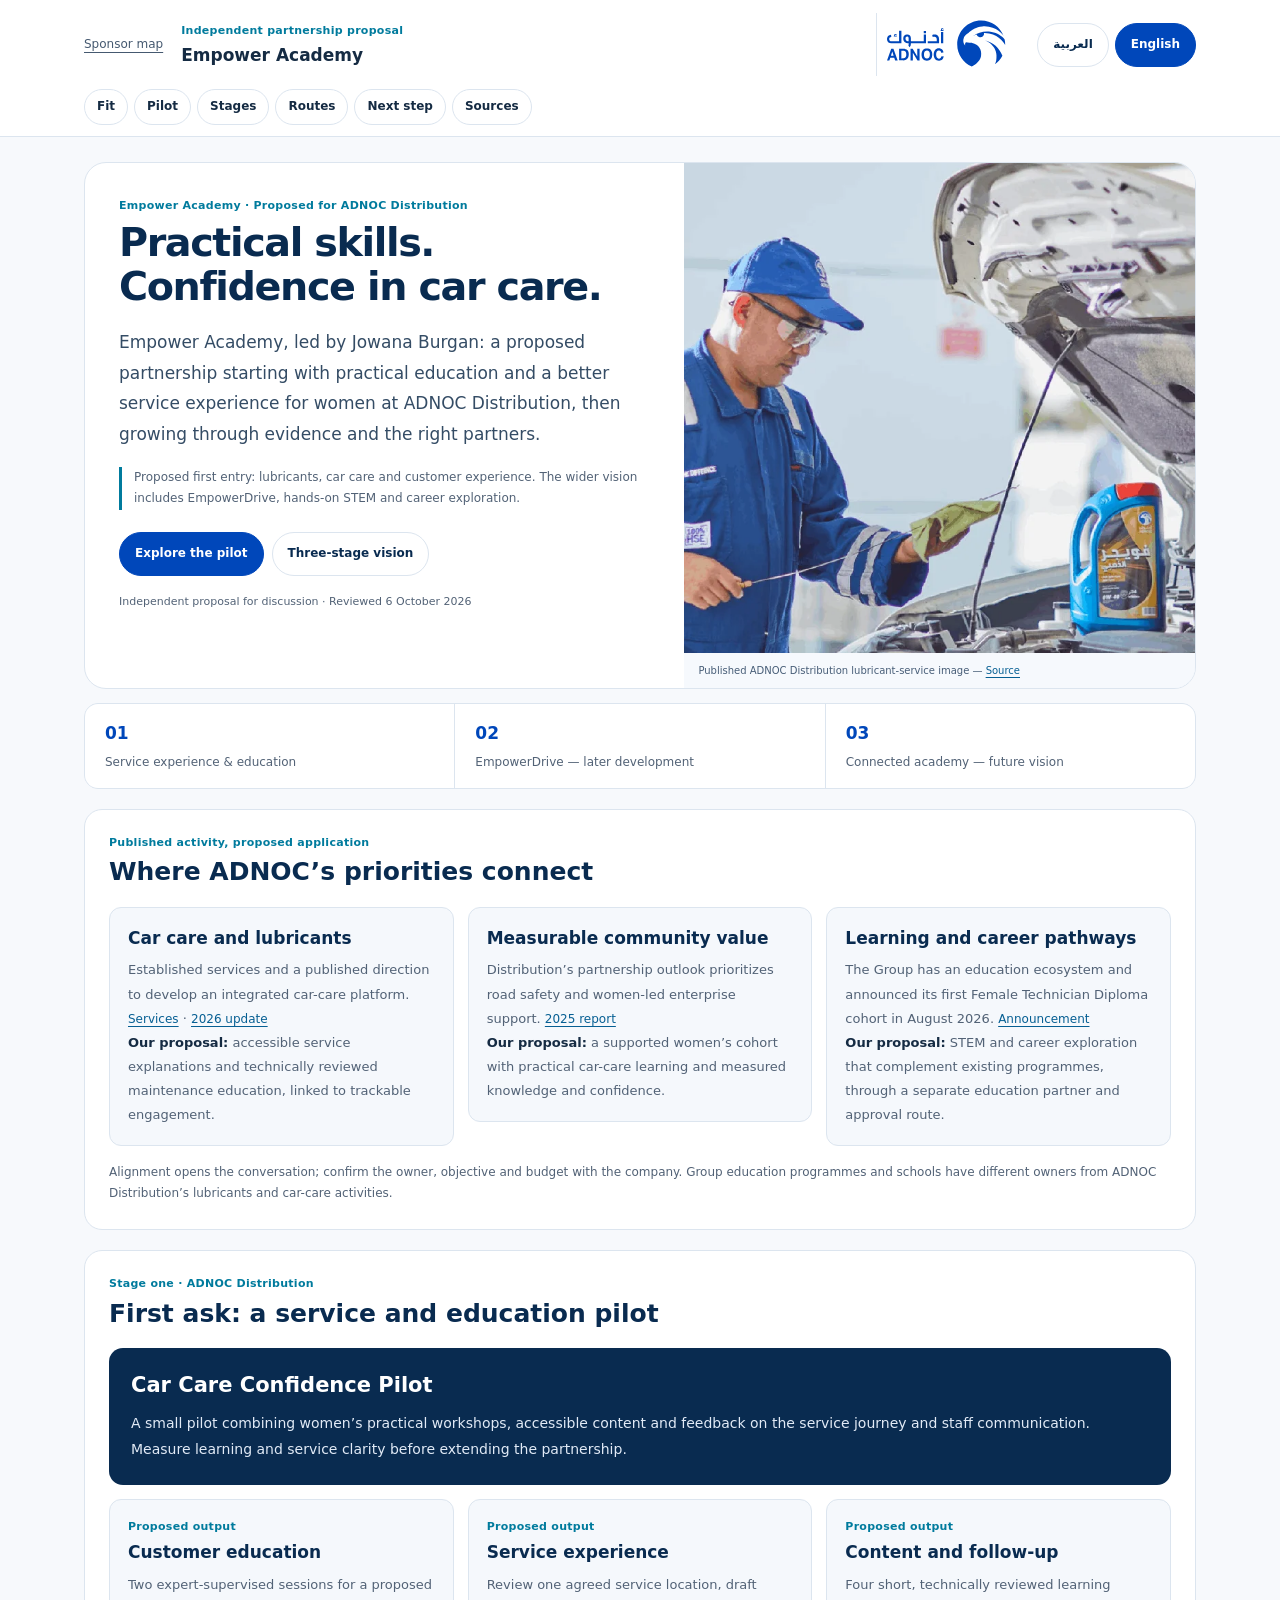
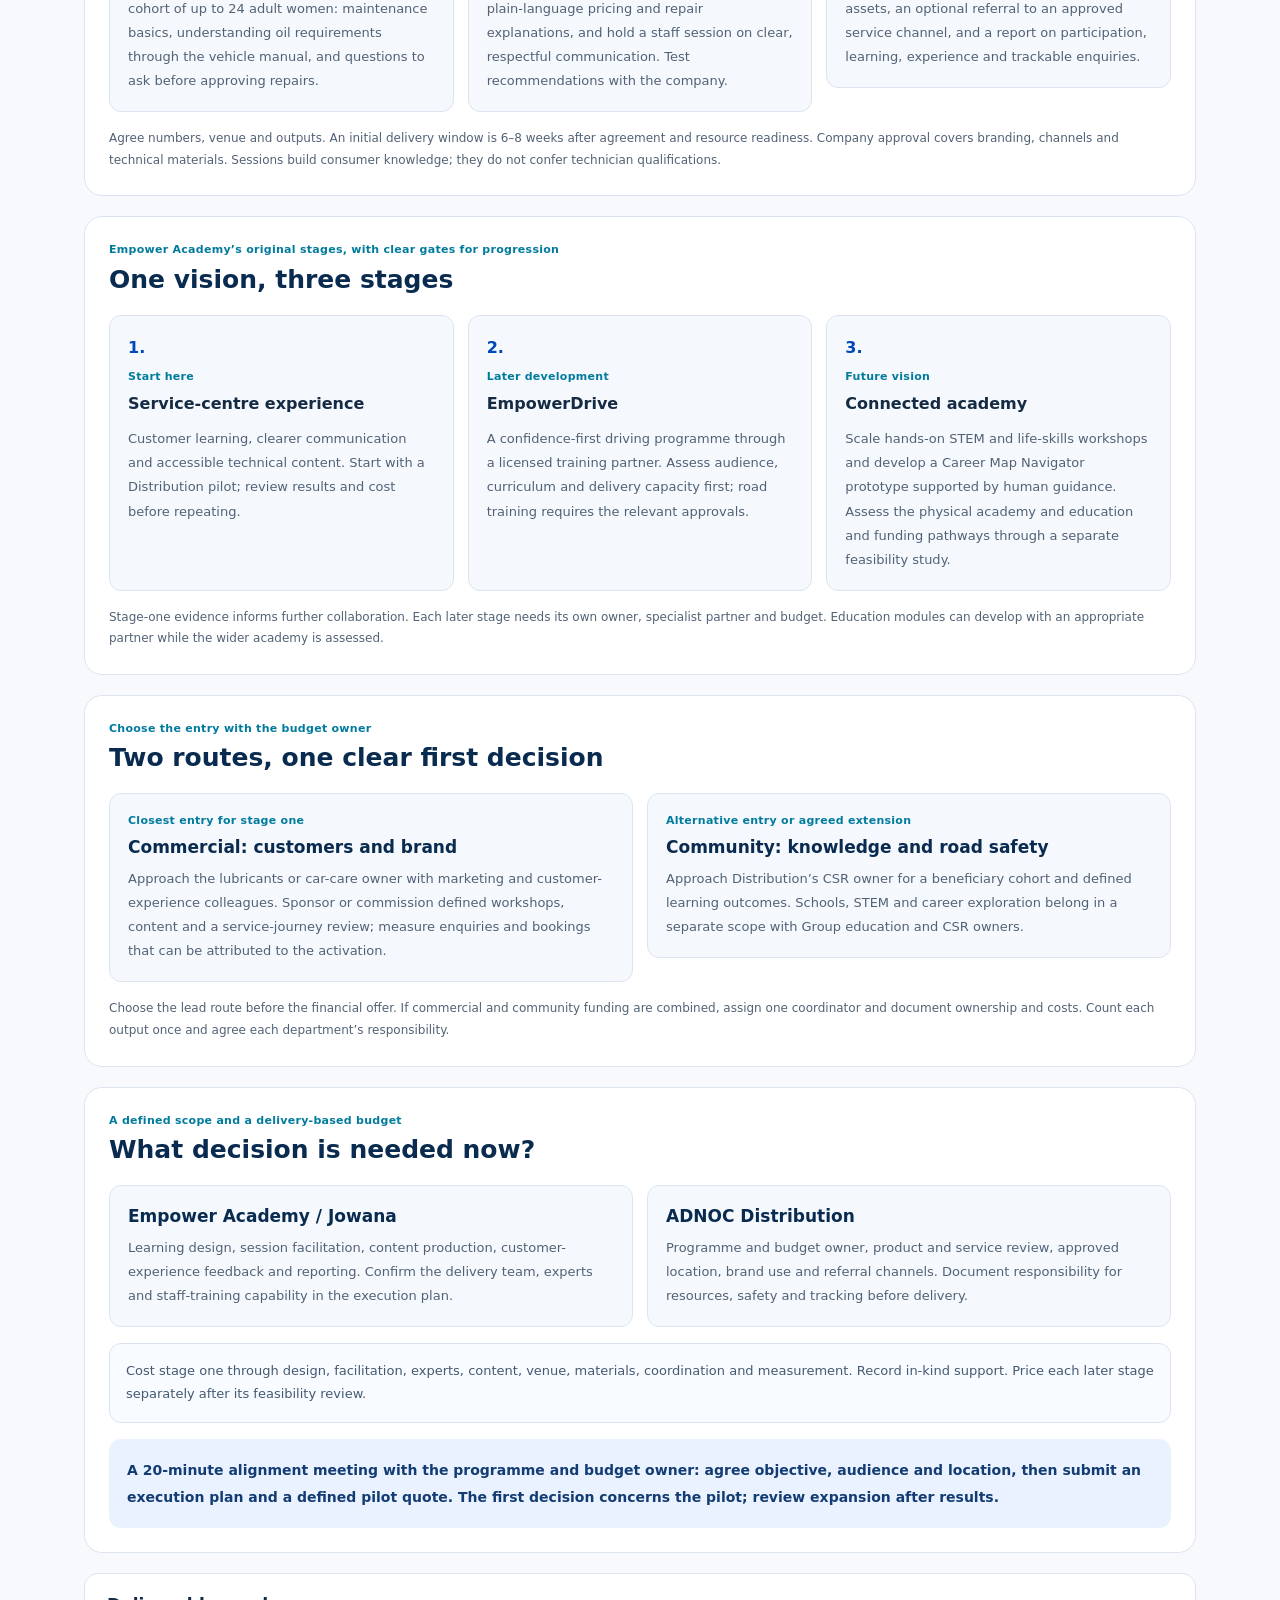
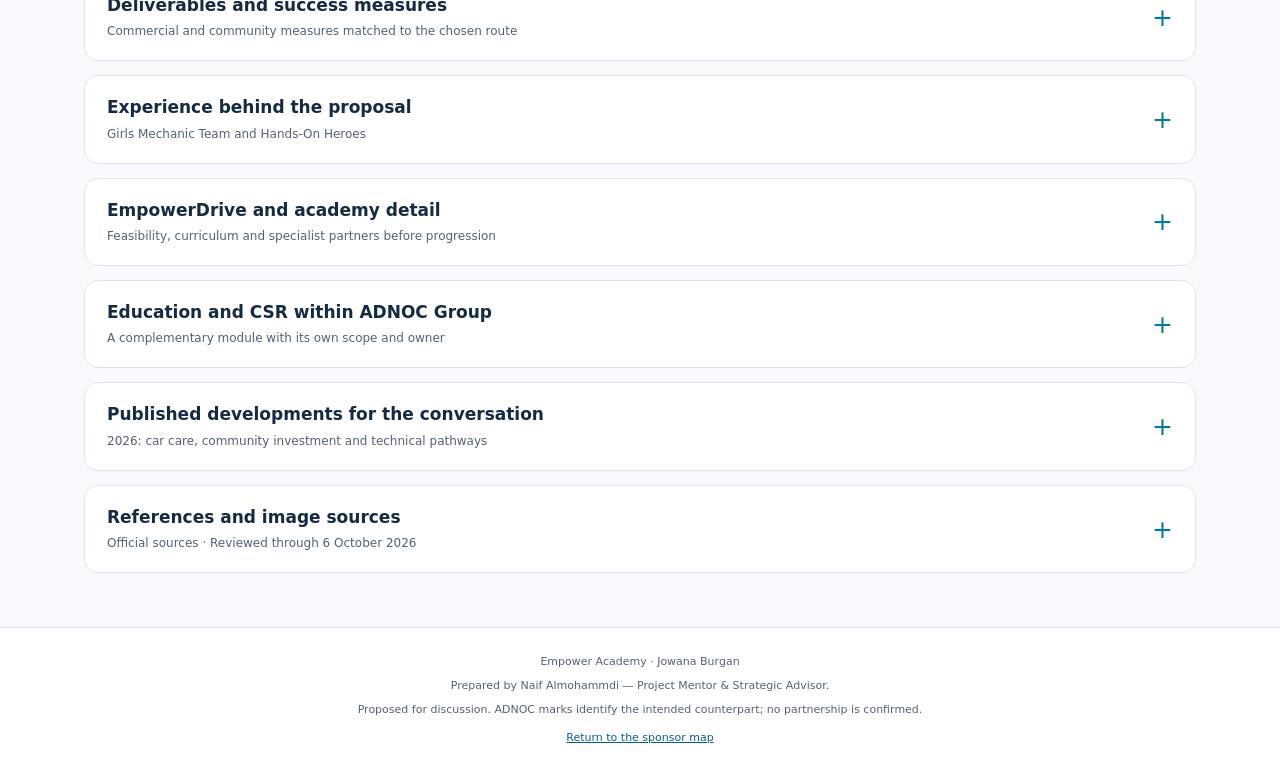
==== adnoc/index.html @ 6dc6e38d "Add researched Empower Academy ADNOC proposal and sponsor-map entry" ====
<!doctype html><html lang="en" dir="ltr"><head><meta charset="utf-8"><meta name="viewport" content="width=device-width,initial-scale=1"><meta name="color-scheme" content="light"><meta name="last-reviewed" content="2026-10-06"><title>Empower Academy | ADNOC Partnership Proposal</title><meta name="description" content="Independent Empower Academy proposal for ADNOC Distribution: car-care confidence and service experience, a defined pilot, and a staged EmpowerDrive, STEM and career-exploration vision."><link rel="icon" href="assets/adnoc-distribution-logo.svg" type="image/svg+xml"><link rel="preconnect" href="https://fonts.googleapis.com"><link rel="preconnect" href="https://fonts.gstatic.com" crossorigin><link href="https://fonts.googleapis.com/css2?family=IBM+Plex+Sans+Arabic:wght@400;600;700&display=swap" rel="stylesheet"><link rel="stylesheet" href="page.css"></head><body>
<a class="skip-link" href="#en-overview" data-href-ar="#overview" data-href-en="#en-overview"><span data-i18n="en">Skip to content</span><span data-i18n="ar" hidden>الانتقال إلى المحتوى</span></a>
<header class="topbar"><div class="wrapper"><div class="brand-row"><a class="back-link" href="../"><span data-i18n="en">Sponsor map</span><span data-i18n="ar" hidden>خريطة الرعاة</span></a><div class="brand-copy"><span class="eyebrow"><span data-i18n="en">Independent partnership proposal</span><span data-i18n="ar" hidden>مقترح شراكة مستقل</span></span><strong>Empower Academy</strong></div><div class="logo-box"><img src="assets/adnoc-distribution-logo.svg" width="122" height="55" alt="ADNOC Distribution logo"></div><div class="actions"><button class="btn" data-lang-btn="ar" lang="ar-SA" aria-pressed="false" onclick="showLang('ar')">العربية</button><button class="btn primary" data-lang-btn="en" lang="en" aria-pressed="true" onclick="showLang('en')">English</button></div></div><nav class="nav" aria-label="Proposal sections"><a href="#en-fit" data-href-ar="#fit" data-href-en="#en-fit"><span data-i18n="en">Fit</span><span data-i18n="ar" hidden>المواءمة</span></a><a href="#en-pilot" data-href-ar="#pilot" data-href-en="#en-pilot"><span data-i18n="en">Pilot</span><span data-i18n="ar" hidden>التجربة</span></a><a href="#en-roadmap" data-href-ar="#roadmap" data-href-en="#en-roadmap"><span data-i18n="en">Stages</span><span data-i18n="ar" hidden>المراحل</span></a><a href="#en-routes" data-href-ar="#routes" data-href-en="#en-routes"><span data-i18n="en">Routes</span><span data-i18n="ar" hidden>بابا الشراكة</span></a><a href="#en-next" data-href-ar="#next" data-href-en="#en-next"><span data-i18n="en">Next step</span><span data-i18n="ar" hidden>القرار المطلوب</span></a><a href="#en-sources" data-href-ar="#sources" data-href-en="#en-sources"><span data-i18n="en">Sources</span><span data-i18n="ar" hidden>المراجع</span></a></nav></div></header><main class="wrapper"><section class="lang-panel" data-lang="en" lang="en" dir="ltr"><section class="hero" id="en-overview"><div class="hero-copy"><img class="mobile-logo" src="assets/adnoc-distribution-logo.svg" alt="ADNOC Distribution" width="110" height="50"><span class="eyebrow">Empower Academy · Proposed for ADNOC Distribution</span><h1>Practical skills. Confidence in car care.</h1><p class="lead">Empower Academy, led by Jowana Burgan: a proposed partnership starting with practical education and a better service experience for women at ADNOC Distribution, then growing through evidence and the right partners.</p><p class="scope-note">Proposed first entry: lubricants, car care and customer experience. The wider vision includes EmpowerDrive, hands-on STEM and career exploration.</p><div class="hero-actions"><a class="btn primary" href="#en-pilot">Explore the pilot</a><a class="btn" href="#en-roadmap">Three-stage vision</a></div><p class="review-note">Independent proposal for discussion · Reviewed 6 October 2026</p></div><figure class="hero-visual"><img src="assets/adnoc-lube-change.webp" alt="Published ADNOC Distribution technician during lubricant service" width="747" height="1000" fetchpriority="high"><figcaption>Published ADNOC Distribution lubricant-service image — <a class="source-link" href="https://www.adnocdistribution.ae/en/car-care" target="_blank" rel="noopener noreferrer">Source</a></figcaption></figure></section><div class="decision-strip"><div><strong>01</strong><span>Service experience & education</span></div><div><strong>02</strong><span>EmpowerDrive — later development</span></div><div><strong>03</strong><span>Connected academy — future vision</span></div></div><section class="section" id="en-fit"><div class="section-heading"><span class="eyebrow">Published activity, proposed application</span><h2>Where ADNOC’s priorities connect</h2></div><div class="grid three"><article class="info-card"><h3>Car care and lubricants</h3><p>Established services and a published direction to develop an integrated car-care platform. <a class="source-link" href="https://www.adnocdistribution.ae/en/car-care" target="_blank" rel="noopener noreferrer">Services</a> · <a class="source-link" href="https://www.adnocdistribution.ae/-/media/adnoc-distribution/q1-results-2026/english/adnoc_distribution_q1-2026-presentation-13052026.pdf#page=12" target="_blank" rel="noopener noreferrer">2026 update</a><br><b>Our proposal:</b> accessible service explanations and technically reviewed maintenance education, linked to trackable engagement.</p></article><article class="info-card"><h3>Measurable community value</h3><p>Distribution’s partnership outlook prioritizes road safety and women-led enterprise support. <a class="source-link" href="https://www.adnocdistribution.ae/annualreports/pdf/en/72%20ADCIR_Strenghtening%20Communities%20%28Social%20and%20Relationship%20Capital%29_En.pdf#page=9" target="_blank" rel="noopener noreferrer">2025 report</a><br><b>Our proposal:</b> a supported women’s cohort with practical car-care learning and measured knowledge and confidence.</p></article><article class="info-card"><h3>Learning and career pathways</h3><p>The Group has an education ecosystem and announced its first Female Technician Diploma cohort in August 2026. <a class="source-link" href="https://adnoc.ae/en/news-and-media/press-releases/2026/fatima-bint-mubarak-reaffirms-womens-vital-role-in-the-uaes-development" target="_blank" rel="noopener noreferrer">Announcement</a><br><b>Our proposal:</b> STEM and career exploration that complement existing programmes, through a separate education partner and approval route.</p></article></div><p class="note">Alignment opens the conversation; confirm the owner, objective and budget with the company. Group education programmes and schools have different owners from ADNOC Distribution’s lubricants and car-care activities.</p></section><section class="section" id="en-pilot"><div class="section-heading"><span class="eyebrow">Stage one · ADNOC Distribution</span><h2>First ask: a service and education pilot</h2></div><div class="programme-banner"><h3>Car Care Confidence Pilot</h3><p>A small pilot combining women’s practical workshops, accessible content and feedback on the service journey and staff communication. Measure learning and service clarity before extending the partnership.</p></div><div class="grid three"><article class="info-card"><span class="eyebrow">Proposed output</span><h3>Customer education</h3><p>Two expert-supervised sessions for a proposed cohort of up to 24 adult women: maintenance basics, understanding oil requirements through the vehicle manual, and questions to ask before approving repairs.</p></article><article class="info-card"><span class="eyebrow">Proposed output</span><h3>Service experience</h3><p>Review one agreed service location, draft plain-language pricing and repair explanations, and hold a staff session on clear, respectful communication. Test recommendations with the company.</p></article><article class="info-card"><span class="eyebrow">Proposed output</span><h3>Content and follow-up</h3><p>Four short, technically reviewed learning assets, an optional referral to an approved service channel, and a report on participation, learning, experience and trackable enquiries.</p></article></div><p class="note">Agree numbers, venue and outputs. An initial delivery window is 6–8 weeks after agreement and resource readiness. Company approval covers branding, channels and technical materials. Sessions build consumer knowledge; they do not confer technician qualifications.</p></section><section class="section" id="en-roadmap"><div class="section-heading"><span class="eyebrow">Empower Academy’s original stages, with clear gates for progression</span><h2>One vision, three stages</h2></div><ol class="phase-list"><li><span class="eyebrow">Start here</span><h3>Service-centre experience</h3><p>Customer learning, clearer communication and accessible technical content. Start with a Distribution pilot; review results and cost before repeating.</p></li><li><span class="eyebrow">Later development</span><h3>EmpowerDrive</h3><p>A confidence-first driving programme through a licensed training partner. Assess audience, curriculum and delivery capacity first; road training requires the relevant approvals.</p></li><li><span class="eyebrow">Future vision</span><h3>Connected academy</h3><p>Scale hands-on STEM and life-skills workshops and develop a Career Map Navigator prototype supported by human guidance. Assess the physical academy and education and funding pathways through a separate feasibility study.</p></li></ol><p class="note">Stage-one evidence informs further collaboration. Each later stage needs its own owner, specialist partner and budget. Education modules can develop with an appropriate partner while the wider academy is assessed.</p></section><section class="section" id="en-routes"><div class="section-heading"><span class="eyebrow">Choose the entry with the budget owner</span><h2>Two routes, one clear first decision</h2></div><div class="grid two"><article class="info-card"><span class="eyebrow">Closest entry for stage one</span><h3>Commercial: customers and brand</h3><p>Approach the lubricants or car-care owner with marketing and customer-experience colleagues. Sponsor or commission defined workshops, content and a service-journey review; measure enquiries and bookings that can be attributed to the activation.</p></article><article class="info-card"><span class="eyebrow">Alternative entry or agreed extension</span><h3>Community: knowledge and road safety</h3><p>Approach Distribution’s CSR owner for a beneficiary cohort and defined learning outcomes. Schools, STEM and career exploration belong in a separate scope with Group education and CSR owners.</p></article></div><p class="note">Choose the lead route before the financial offer. If commercial and community funding are combined, assign one coordinator and document ownership and costs. Count each output once and agree each department’s responsibility.</p></section><section class="section" id="en-next"><div class="section-heading"><span class="eyebrow">A defined scope and a delivery-based budget</span><h2>What decision is needed now?</h2></div><div class="grid two"><article class="info-card"><h3>Empower Academy / Jowana</h3><p>Learning design, session facilitation, content production, customer-experience feedback and reporting. Confirm the delivery team, experts and staff-training capability in the execution plan.</p></article><article class="info-card"><h3>ADNOC Distribution</h3><p>Programme and budget owner, product and service review, approved location, brand use and referral channels. Document responsibility for resources, safety and tracking before delivery.</p></article></div><p class="budget-note">Cost stage one through design, facilitation, experts, content, venue, materials, coordination and measurement. Record in-kind support. Price each later stage separately after its feasibility review.</p><div class="ask">A 20-minute alignment meeting with the programme and budget owner: agree objective, audience and location, then submit an execution plan and a defined pilot quote. The first decision concerns the pilot; review expansion after results.</div></section><details class="disclosure" id="en-measures"><summary><span><strong>Deliverables and success measures</strong><span class="summary-hint">Commercial and community measures matched to the chosen route</span></span><span class="plus" aria-hidden="true">+</span></summary><div class="detail-body"><div class="grid two"><article class="info-card"><h3>Learning and service experience</h3><p>Attendance, completion, a short knowledge check before and after sessions, self-reported confidence, and clarity of service and pricing explanations. Compare with a baseline and state sample sizes.</p></article><article class="info-card"><h3>Commercial engagement</h3><p>Engagement with approved content, attributable clicks, enquiries and bookings, using agreed channels and available data. Define success thresholds and cost measures with the company before launch.</p></article></div></div></details><details class="disclosure" id="en-founder"><summary><span><strong>Experience behind the proposal</strong><span class="summary-hint">Girls Mechanic Team and Hands-On Heroes</span></span><span class="plus" aria-hidden="true">+</span></summary><div class="detail-body"><div class="founder-layout"><figure><img src="assets/jowana-workshop.webp" alt="Jowana Burgan in an automotive workshop" width="668" height="1000" loading="lazy"><figcaption>Jowana image from the project’s earlier supplied proposal.</figcaption></figure><div><h3>Jowana Burgan · Empower Academy</h3><p>Jowana’s published portfolio presents her mechanical-engineering background and car-maintenance education work. The supplied Empower Academy proposal adds hands-on STEM workshops and camp experience. <a class="source-link" href="https://site-1c1eim8y5.godaddysites.com/" target="_blank" rel="noopener noreferrer">Published portfolio</a></p><p class="note">Bring lesson and content samples, delivery records and relevant references to alignment. Distinguish delivered work from plans, and verify attendance and workshop outcomes before using them as partnership metrics.</p></div></div></div></details><details class="disclosure" id="en-future"><summary><span><strong>EmpowerDrive and academy detail</strong><span class="summary-hint">Feasibility, curriculum and specialist partners before progression</span></span><span class="plus" aria-hidden="true">+</span></summary><div class="detail-body"><h3>EmpowerDrive</h3><p>Assess an embedded model with a licensed institute first. Agree curriculum, roles, resources and permits with the institute and the relevant emirate authority. In Dubai, RTA sets facility accreditation and staff-permit requirements; a host licence is not assumed to transfer to an external operator. <a class="source-link" href="https://www.rta.ae/wps/portal/rta/ae/home/rta-services/service-details?serviceId=168" target="_blank" rel="noopener noreferrer">Official requirements</a></p><h3>Academy and Career Map Navigator</h3><p>Begin with a practical STEM module or a limited career-exploration prototype. Agree ages with the education partner; review recommendation quality, suitability, data and consent for younger learners. Career guidance is exploratory; internships and employment have separate owners and eligibility requirements.</p><p>The original presentation’s integrated learning space is a future vision. Assess woodworking, electrical, automotive and other modules against demand, expertise and cost. Select the partnership modules around the counterpart’s objective.</p></div></details><details class="disclosure" id="en-group"><summary><span><strong>Education and CSR within ADNOC Group</strong><span class="summary-hint">A complementary module with its own scope and owner</span></span><span class="plus" aria-hidden="true">+</span></summary><div class="detail-body"><p>The education proposal focuses on Growth and Learning. The Group’s 2025 report identifies four pillars: growth and learning; sports, health and wellbeing; natural heritage and environment; and culture and community. <a class="source-link" href="https://reports.adnoc.ae/e/sustainability-report-2025-mobile" target="_blank" rel="noopener noreferrer">Official report</a></p><p>Proposed opportunity: a practical everyday-engineering module with a school or education partner, linking skills to subjects and careers alongside existing STEM for Life and Yas in Schools programmes. Review it with Group education and CSR owners through a curriculum and participation scope distinct from the lubricants activation. <a class="source-link" href="https://www.adnoc.ae/en/empowering-people-and-driving-prosperity/building-a-knowledge-based-economy" target="_blank" rel="noopener noreferrer">Education ecosystem</a></p><p>The Group announced its first Female Technician Diploma cohort in August 2026. Explore pathway awareness and expert conversations; programme admission and employment remain subject to their own requirements. <a class="source-link" href="https://adnoc.ae/en/news-and-media/press-releases/2026/fatima-bint-mubarak-reaffirms-womens-vital-role-in-the-uaes-development" target="_blank" rel="noopener noreferrer">Announcement</a></p><figure class="archive-photo"><img src="assets/adnoc-stem-2025.webp" alt="ADNOC published 2025 schools challenge image" width="1600" height="1067" loading="lazy"><figcaption>Archive image of ADNOC’s 2025 schools programme — <a class="source-link" href="https://www.adnoc.ae/en/news-and-media/press-releases/2025/adnoc-expands-its-stem-education-program-to-empower-uae-students-in-ai/" target="_blank" rel="noopener noreferrer">Official source</a></figcaption></figure></div></details><details class="disclosure" id="en-research"><summary><span><strong>Published developments for the conversation</strong><span class="summary-hint">2026: car care, community investment and technical pathways</span></span><span class="plus" aria-hidden="true">+</span></summary><div class="detail-body"><div class="alignment-list"><article><h3>13 May 2026 · Car-care strategy</h3><p>The Q1 results presentation describes an integrated service and maintenance platform. It supports testing customer experience; confirm expansion scope and locations with the team.</p><a class="source-link" href="https://www.adnocdistribution.ae/-/media/adnoc-distribution/q1-results-2026/english/adnoc_distribution_q1-2026-presentation-13052026.pdf#page=12" target="_blank" rel="noopener noreferrer">Source</a></article><article><h3>2026 onwards · Community partnerships</h3><p>Distribution’s 2025 outlook proposes longer-term road-safety, environmental and women-led enterprise partnerships: an opening to discuss recurring education with documented outcomes.</p><a class="source-link" href="https://www.adnocdistribution.ae/annualreports/pdf/en/72%20ADCIR_Strenghtening%20Communities%20%28Social%20and%20Relationship%20Capital%29_En.pdf#page=9" target="_blank" rel="noopener noreferrer">Source</a></article><article><h3>27 August 2026 · Female Technician Diploma</h3><p>A specialized technical pathway announced by the Group. Academy career exploration could introduce learners to established qualification routes.</p><a class="source-link" href="https://adnoc.ae/en/news-and-media/press-releases/2026/fatima-bint-mubarak-reaffirms-womens-vital-role-in-the-uaes-development" target="_blank" rel="noopener noreferrer">Source</a></article><article><h3>29 July 2026 · Engage by ADNOC</h3><p>A retail media network. A possible channel under its terms, requiring an agreement and budget; its launch does not establish sponsorship availability.</p><a class="source-link" href="https://www.adnocdistribution.ae/en/media-folder/news-listing/2026/07/adnoc-distribution-launches-engage-by-adnoc-a-retail-media-network-connecting-brands" target="_blank" rel="noopener noreferrer">Source</a></article></div><p class="note">Alignment and programme recommendations are the proposal’s interpretation; sources establish published activity. The reviewed sources do not confirm a service centre at every station. Stage one therefore uses one agreed location.</p></div></details><details class="disclosure" id="en-sources"><summary><span><strong>References and image sources</strong><span class="summary-hint">Official sources · Reviewed through 6 October 2026</span></span><span class="plus" aria-hidden="true">+</span></summary><div class="detail-body"><p>This proposal was reframed from the supplied Empower Academy presentation and the official sources below. Pilot design, outputs and costs are proposals to agree. Marks and photographs belong to their owners and illustrate the context; they do not establish a partnership with the programme.</p><div class="source-list"><div><a class="source-link" href="https://www.adnocdistribution.ae/en/business/lubricants" target="_blank" rel="noopener noreferrer">ADNOC Distribution — Lubricants</a></div><div><a class="source-link" href="https://www.adnocdistribution.ae/en/business/lubricants/automotive-lubricants" target="_blank" rel="noopener noreferrer">ADNOC Voyager — Automotive lubricants</a></div><div><a class="source-link" href="https://www.adnocdistribution.ae/en/car-care" target="_blank" rel="noopener noreferrer">ADNOC Distribution — Car Care</a></div><div><a class="source-link" href="https://www.adnocdistribution.ae/-/media/adnoc-distribution/q1-results-2026/english/adnoc_distribution_q1-2026-presentation-13052026.pdf#page=12" target="_blank" rel="noopener noreferrer">Q1 2026 presentation — car-care strategy, slide 12</a></div><div><a class="source-link" href="https://www.adnocdistribution.ae/annualreports/pdf/en/72%20ADCIR_Strenghtening%20Communities%20%28Social%20and%20Relationship%20Capital%29_En.pdf#page=9" target="_blank" rel="noopener noreferrer">2025 Integrated Report — community priorities, p.169</a></div><div><a class="source-link" href="https://www.adnocdistribution.ae/en/media-folder/news-listing/2026/07/adnoc-distribution-launches-engage-by-adnoc-a-retail-media-network-connecting-brands" target="_blank" rel="noopener noreferrer">Engage by ADNOC — 29 July 2026 announcement</a></div><div><a class="source-link" href="https://www.adnoc.ae/en/empowering-people-and-driving-prosperity/building-a-knowledge-based-economy" target="_blank" rel="noopener noreferrer">ADNOC Group — education ecosystem</a></div><div><a class="source-link" href="https://reports.adnoc.ae/e/sustainability-report-2025-mobile" target="_blank" rel="noopener noreferrer">ADNOC Group — Sustainability Report 2025</a></div><div><a class="source-link" href="https://www.adnoc.ae/en/news-and-media/press-releases/2025/adnoc-expands-its-stem-education-program-to-empower-uae-students-in-ai/" target="_blank" rel="noopener noreferrer">ADNOC Group — STEM / AI schools challenge, 31 May 2025</a></div><div><a class="source-link" href="https://www.adnoc.ae/en/corporate-responsibility/corporate-volunteering" target="_blank" rel="noopener noreferrer">ADNOC Group — corporate volunteering</a></div><div><a class="source-link" href="https://www.adnoc.ae/en/empowering-people-and-driving-prosperity/promoting-workforce-diversity-and-gender-balance" target="_blank" rel="noopener noreferrer">ADNOC Group — workforce diversity and gender balance</a></div><div><a class="source-link" href="https://www.adnocdistribution.ae/en/corporate/suppliers" target="_blank" rel="noopener noreferrer">ADNOC Distribution — supplier process</a></div><div><a class="source-link" href="https://site-1c1eim8y5.godaddysites.com/" target="_blank" rel="noopener noreferrer">Jowana Burgan — published portfolio</a></div><div><a class="source-link" href="https://adnoc.ae/en/news-and-media/press-releases/2026/fatima-bint-mubarak-reaffirms-womens-vital-role-in-the-uaes-development" target="_blank" rel="noopener noreferrer">Female Technician Diploma — 27 August 2026</a></div><div><a class="source-link" href="https://adnoc.ae/en/2030-sustainability-strategy" target="_blank" rel="noopener noreferrer">ADNOC — 2030 Sustainability Strategy</a></div><div><a class="source-link" href="https://www.rta.ae/wps/portal/rta/ae/home/rta-services/service-details?serviceId=168" target="_blank" rel="noopener noreferrer">RTA — driving institute accreditation, updated September 2026</a></div></div><p class="note">Distribution logo and lubricant-service image: ADNOC Distribution’s official website. Schools image: ADNOC’s 31 May 2025 release. Jowana image: the earlier project proposal.</p></div></details></section><section class="lang-panel" data-lang="ar" lang="ar-SA" dir="rtl" hidden><section class="hero" id="overview"><div class="hero-copy"><img class="mobile-logo" src="assets/adnoc-distribution-logo.svg" alt="ADNOC Distribution" width="110" height="50"><span class="eyebrow">Empower Academy · مقترح لـADNOC Distribution</span><h1>مهارات عملية. وثقة أكبر في خدمة السيارة.</h1><p class="lead">Empower Academy، بقيادة جوانا برغان: مقترح شراكة يبدأ بتجربة خدمة وتعليم عملية للنساء مع ADNOC Distribution، ثم يتوسع وفق النتائج والشركاء المناسبين.</p><p class="scope-note">المدخل الأول المقترح: الزيوت والعناية بالسيارة وتجربة العميل. الرؤية الأوسع تشمل EmpowerDrive، وSTEM، واستكشاف المسارات المهنية.</p><div class="hero-actions"><a class="btn primary" href="#pilot">التجربة المقترحة</a><a class="btn" href="#roadmap">المراحل الثلاث</a></div><p class="review-note">مقترح مستقل للنقاش · راجعناه في 6 أكتوبر 2026</p></div><figure class="hero-visual"><img src="assets/adnoc-lube-change.webp" alt="صورة منشورة لفني أدنوك أثناء خدمة الزيت" width="747" height="1000" fetchpriority="high"><figcaption>صورة منشورة لخدمة الزيت لدى ADNOC Distribution — <a class="source-link" href="https://www.adnocdistribution.ae/en/car-care" target="_blank" rel="noopener noreferrer">المصدر</a></figcaption></figure></section><div class="decision-strip"><div><strong>01</strong><span>خدمة وتعليم عملي</span></div><div><strong>02</strong><span>EmpowerDrive — مرحلة لاحقة</span></div><div><strong>03</strong><span>أكاديمية مترابطة — رؤية مستقبلية</span></div></div><section class="section" id="fit"><div class="section-heading"><span class="eyebrow">نشاط منشور، وتطبيق مقترح</span><h2>نقاط الالتقاء مع أولويات أدنوك</h2></div><div class="grid three"><article class="info-card"><h3>العناية بالسيارة والزيوت</h3><p>خدمات قائمة واتجاه معلن لتطوير منصة متكاملة للعناية بالسيارة. <a class="source-link" href="https://www.adnocdistribution.ae/en/car-care" target="_blank" rel="noopener noreferrer">الخدمات</a> · <a class="source-link" href="https://www.adnocdistribution.ae/-/media/adnoc-distribution/q1-results-2026/english/adnoc_distribution_q1-2026-presentation-13052026.pdf#page=12" target="_blank" rel="noopener noreferrer">تحديث 2026</a><br><b>اقتراحنا:</b> تبسيط تجربة الخدمة ومحتوى صيانة بمراجعة فنية، مع تفاعل يمكن تتبعه.</p></article><article class="info-card"><h3>أثر مجتمعي قابل للقياس</h3><p>تضع خطة التوزيع للشراكات الممتدة السلامة المرورية ودعم المشاريع النسائية ضمن أولوياتها. <a class="source-link" href="https://www.adnocdistribution.ae/annualreports/pdf/en/72%20ADCIR_Strenghtening%20Communities%20%28Social%20and%20Relationship%20Capital%29_En.pdf#page=9" target="_blank" rel="noopener noreferrer">تقرير 2025</a><br><b>اقتراحنا:</b> مجموعة نسائية مستفيدة تتعلم أساسيات العناية بالسيارة وتقيّم معرفتها وثقتها.</p></article><article class="info-card"><h3>التعلم والمسارات المهنية</h3><p>للمجموعة منظومة تعليم، وأعلنت في أغسطس 2026 عن أول دفعة في دبلوم فنيّات. <a class="source-link" href="https://adnoc.ae/en/news-and-media/press-releases/2026/fatima-bint-mubarak-reaffirms-womens-vital-role-in-the-uaes-development" target="_blank" rel="noopener noreferrer">الإعلان</a><br><b>اقتراحنا:</b> استكشاف مهني وورش STEM تكمل البرامج القائمة، عبر جهة تعليمية ومسار اعتماد مستقل.</p></article></div><p class="note">المواءمة أساس لفتح الحوار؛ يتحدد الفريق والهدف والميزانية مع الجهة. أنشطة المجموعة الأم وبرامج مدارسها لها أصحاب ملفات مختلفون عن زيوت وخدمات ADNOC Distribution.</p></section><section class="section" id="pilot"><div class="section-heading"><span class="eyebrow">المرحلة الأولى · ADNOC Distribution</span><h2>الطلب الأول: تجربة خدمة وتعليم</h2></div><div class="programme-banner"><h3>Car Care Confidence Pilot</h3><p>تجربة صغيرة تجمع ورشًا عملية للنساء، ومحتوى مبسطًا، وملاحظات على رحلة الخدمة وتواصل الموظفين. الهدف: قياس أثر التعليم ووضوح التجربة قبل توسيع الشراكة.</p></div><div class="grid three"><article class="info-card"><span class="eyebrow">مخرج مقترح</span><h3>تعليم العميلات</h3><p>جلستان بإشراف فني، لمجموعة مقترحة تصل إلى 24 امرأة بالغة: أساسيات الصيانة، فهم متطلبات الزيت من دليل السيارة، والأسئلة قبل الموافقة على الإصلاح.</p></article><article class="info-card"><span class="eyebrow">مخرج مقترح</span><h3>تحسين تجربة الخدمة</h3><p>مراجعة نقطة خدمة واحدة متفق عليها، ونماذج شرح مبسطة للأسعار والإصلاح، وجلسة للفريق عن التواصل الواضح والمحترم. تُختبر التوصيات مع الشركة.</p></article><article class="info-card"><span class="eyebrow">مخرج مقترح</span><h3>محتوى ومتابعة</h3><p>أربع مواد تعليمية قصيرة بمراجعة فنية، وإحالة اختيارية لقناة خدمة معتمدة، وتقرير حضور وتعلم وتجربة واستفسارات قابلة للتتبع.</p></article></div><p class="note">العدد والموقع والمخرجات قابلة للتعديل. نافذة تنفيذ أولية: 6–8 أسابيع بعد الاتفاق وتجهيز الموارد. تعتمد الشركة استخدام علامتها وقنواتها والمواد الفنية؛ الجلسات تعليمية وليست تأهيلًا مهنيًا للفنيين.</p></section><section class="section" id="roadmap"><div class="section-heading"><span class="eyebrow">مراحل عرض Empower Academy الأصلي، مع شروط انتقال واضحة</span><h2>رؤية واحدة، وثلاث مراحل</h2></div><ol class="phase-list"><li><span class="eyebrow">ابدأ هنا</span><h3>تجربة مراكز الخدمة</h3><p>تعليم العميلات، وتحسين التواصل، ومحتوى فني واضح. تبدأ بتجربة لدى التوزيع؛ تُراجع النتائج والتكلفة قبل التكرار.</p></li><li><span class="eyebrow">تطوير لاحق</span><h3>EmpowerDrive</h3><p>برنامج ثقة بالقيادة عبر شريك تدريب مرخص. دراسة الجمهور والمنهج والقدرة التنفيذية أولًا؛ التدريب على الطريق يخضع لاعتمادات الجهة المختصة.</p></li><li><span class="eyebrow">رؤية مستقبلية</span><h3>الأكاديمية المترابطة</h3><p>توسيع ورش STEM والمهارات العملية، وتطوير نموذج أولي لـCareer Map Navigator بإرشاد بشري. تُدرس مساحة الأكاديمية ومسارات التعليم والتمويل وفق جدوى مستقلة.</p></li></ol><p class="note">نتائج المرحلة الأولى تتيح تقييم التعاون؛ كل مرحلة لاحقة لها صاحب قرار وشريك متخصص وميزانية مستقلة. يمكن تطوير وحدات التعليم مع جهة مناسبة، دون انتظار بناء أكاديمية كاملة.</p></section><section class="section" id="routes"><div class="section-heading"><span class="eyebrow">اختر المدخل مع صاحب الميزانية</span><h2>بابان للدخول، وطلب أول واضح</h2></div><div class="grid two"><article class="info-card"><span class="eyebrow">المدخل الأقرب للمرحلة الأولى</span><h3>التجاري: تجربة العميل والعلامة</h3><p>مخاطبة المسؤول عن الزيوت أو العناية بالسيارة مع فريق التسويق وتجربة العميل. رعاية أو تعاقد مدفوع لمخرجات محددة: جلسات ومحتوى ومراجعة رحلة خدمة، مع قياس الاستفسارات والحجوزات الممكن نسبتها للتفعيل.</p></article><article class="info-card"><span class="eyebrow">مدخل بديل أو توسع متفق عليه</span><h3>المجتمعي: المعرفة والسلامة</h3><p>مخاطبة فريق CSR لدى التوزيع لمجموعة مستفيدة وأثر تعليمي محدد. أما STEM والمدارس والاستكشاف المهني فيُطرح على صاحب التعليم وCSR بالمجموعة الأم، بنطاق مستقل.</p></article></div><p class="note">يُختار المسار الأساسي قبل العرض المالي. إذا اجتمع تمويل تجاري ومجتمعي، تُوزع المسؤوليات والتكاليف بوضوح ويُعين منسق واحد. لا تُحتسب المخرجات نفسها مرتين، ولا يُطلب من قسم تمويل ملفات قسم آخر.</p></section><section class="section" id="next"><div class="section-heading"><span class="eyebrow">نطاق محدد وميزانية مبنية على التنفيذ</span><h2>ما القرار المطلوب الآن؟</h2></div><div class="grid two"><article class="info-card"><h3>Empower Academy / جوانا</h3><p>تصميم التعلم، وتيسير الجلسات، وإنتاج المحتوى، وملاحظات تجربة العميل، والتقرير. يُحدد الفريق التنفيذي والخبراء والقدرة على تدريب الموظفين في خطة التنفيذ.</p></article><article class="info-card"><h3>ADNOC Distribution</h3><p>مالك الملف والميزانية، ومراجعة المنتج والخدمة، واعتماد الموقع والعلامة وقنوات الإحالة. تُوثق مسؤولية الموارد والسلامة والتتبع قبل التنفيذ.</p></article></div><p class="budget-note">يُسعّر نطاق المرحلة الأولى عبر التصميم والتيسير والخبراء وإنتاج المحتوى والموقع والمواد والتنظيم والقياس. تُثبت المساهمات العينية. كل مرحلة لاحقة تُسعّر منفصلة بعد دراسة جدواها.</p><div class="ask">جلسة مواءمة لمدة 20 دقيقة مع صاحب الملف والميزانية: اختيار الهدف والجمهور والموقع، ثم تقديم خطة تنفيذ وسعر تجربة محددة. القرار الأول يتعلق بالتجربة، والتوسع يُراجع بعد النتائج.</div></section><details class="disclosure" id="measures"><summary><span><strong>المخرجات ومقاييس النجاح</strong><span class="summary-hint">مقاييس تجارية ومجتمعية تناسب المسار المختار</span></span><span class="plus" aria-hidden="true">+</span></summary><div class="detail-body"><div class="grid two"><article class="info-card"><h3>التعلم وتجربة الخدمة</h3><p>الحضور والإكمال، واختبار قصير قبل الورش وبعدها، والثقة المبلغ عنها، ووضوح شرح الخدمة والأسعار. تُقارن النتائج بخط أساس ويُذكر حجم العينة.</p></article><article class="info-card"><h3>التفاعل التجاري</h3><p>التفاعل مع المحتوى المعتمد، والنقرات والاستفسارات والحجوزات القابلة للنسبة للتفعيل، وفق قنوات وبيانات متاحة ومتفق عليها. تُحدد مع الشركة عتبات النجاح والتكلفة قبل البدء.</p></article></div></div></details><details class="disclosure" id="founder"><summary><span><strong>خبرة التنفيذ وراء المقترح</strong><span class="summary-hint">Girls Mechanic Team وHands-On Heroes</span></span><span class="plus" aria-hidden="true">+</span></summary><div class="detail-body"><div class="founder-layout"><figure><img src="assets/jowana-workshop.webp" alt="Jowana Burgan in an automotive workshop" width="668" height="1000" loading="lazy"><figcaption>صورة جوانا من ملف المشروع السابق المقدم للمراجعة.</figcaption></figure><div><h3>Jowana Burgan · Empower Academy</h3><p>يعرض ملف جوانا المنشور خبرتها كمهندسة ميكانيكية وتعليم أساسيات السيارة. يضيف عرض Empower Academy المقدم للمراجعة خبرة ورش STEM ومخيمات عملية. <a class="source-link" href="https://site-1c1eim8y5.godaddysites.com/" target="_blank" rel="noopener noreferrer">الملف المنشور</a></p><p class="note">تُقدم أثناء المواءمة عينات دروس ومحتوى وسجلات تنفيذ ومراجع مناسبة. يُفصل المنفذ عن المخطط، وتُراجع أرقام الحضور ونتائج الورش قبل استخدامها في مؤشرات الشراكة.</p></div></div></div></details><details class="disclosure" id="future"><summary><span><strong>تفاصيل EmpowerDrive والأكاديمية</strong><span class="summary-hint">دراسة جدوى ومناهج وشركاء قبل الانتقال</span></span><span class="plus" aria-hidden="true">+</span></summary><div class="detail-body"><h3>EmpowerDrive</h3><p>يُدرس نموذج مدمج مع معهد مرخص أولًا، بدل افتراض إنشاء مدرسة جديدة مباشرة. يُتفق على الأدوار والمنهج والموارد والتراخيص مع المعهد والسلطة المختصة بالإمارة. في دبي، تعرض RTA متطلبات اعتماد المنشأة وتصاريح العاملين؛ ترخيص المضيف لا يُفترض أنه ينتقل إلى جهة خارجية. <a class="source-link" href="https://www.rta.ae/wps/portal/rta/ae/home/rta-services/service-details?serviceId=168" target="_blank" rel="noopener noreferrer">المتطلبات الرسمية</a></p><h3>الأكاديمية وCareer Map Navigator</h3><p>تبدأ الرؤية بوحدة STEM عملية أو نموذج استكشاف مهني محدود. تُحدد الفئة العمرية مع الشريك التعليمي، وتُراجع جودة التوصيات وملاءمتها، والبيانات والموافقة للأعمار الصغيرة. الإرشاد المهني تمهيدي؛ فرص التدريب أو التوظيف تتطلب شروطًا وجهات منفصلة.</p><p>المساحة التعليمية المتكاملة في العرض الأصلي رؤية مستقبلية. تُدرس وحدات النجارة والكهرباء والميكانيكا وغيرها وفق الطلب والخبرة والتكلفة؛ اختيار وحدات الشراكة يتبع هدف الجهة.</p></div></details><details class="disclosure" id="group"><summary><span><strong>التعليم وCSR لدى المجموعة الأم</strong><span class="summary-hint">وحدة مكملة لبرامج موجودة، بنطاق مستقل</span></span><span class="plus" aria-hidden="true">+</span></summary><div class="detail-body"><p>يركز المقترح التعليمي على محور النمو والتعلم. يحدد تقرير المجموعة 2025 أربعة محاور: النمو والتعلم؛ الرياضة والصحة والرفاه؛ التراث الطبيعي والبيئة؛ الثقافة والمجتمع. <a class="source-link" href="https://reports.adnoc.ae/e/sustainability-report-2025-mobile" target="_blank" rel="noopener noreferrer">التقرير الرسمي</a></p><p>الفرصة المقترحة: وحدة هندسة يومية عملية مع مدرسة أو جهة تعليمية، تربط المهارات بالتخصصات والمهن، وتكمل STEM for Life وYas in Schools. تُراجع مع صاحب ملف التعليم وCSR بالمجموعة، بمنهج ومقاييس وشروط مشاركة مستقلة عن تفعيل الزيوت. <a class="source-link" href="https://www.adnoc.ae/en/empowering-people-and-driving-prosperity/building-a-knowledge-based-economy" target="_blank" rel="noopener noreferrer">منظومة التعليم</a></p><p>أعلنت المجموعة عن أول دفعة في دبلوم فنيّات في أغسطس 2026. يمكن بحث التوعية بالمسارات التقنية والمحادثات مع مختصين؛ القبول في البرامج والتوظيف يخضعان لشروطهما. <a class="source-link" href="https://adnoc.ae/en/news-and-media/press-releases/2026/fatima-bint-mubarak-reaffirms-womens-vital-role-in-the-uaes-development" target="_blank" rel="noopener noreferrer">الإعلان</a></p><figure class="archive-photo"><img src="assets/adnoc-stem-2025.webp" alt="ADNOC published 2025 schools challenge image" width="1600" height="1067" loading="lazy"><figcaption>صورة أرشيفية لبرنامج المدارس لدى أدنوك عام 2025 — <a class="source-link" href="https://www.adnoc.ae/en/news-and-media/press-releases/2025/adnoc-expands-its-stem-education-program-to-empower-uae-students-in-ai/" target="_blank" rel="noopener noreferrer">المصدر الرسمي</a></figcaption></figure></div></details><details class="disclosure" id="research"><summary><span><strong>تطورات منشورة تخدم الحوار</strong><span class="summary-hint">2026: خدمات السيارة، والاستثمار المجتمعي، والمسارات التقنية</span></span><span class="plus" aria-hidden="true">+</span></summary><div class="detail-body"><div class="alignment-list"><article><h3>13 مايو 2026 · خدمات السيارة</h3><p>عرض نتائج الربع الأول يشرح تطوير منصة متكاملة للخدمات والصيانة. هذا يدعم اختبار تجربة العميل؛ نطاق التوسع ومواقعه يُؤكدان مع الفريق.</p><a class="source-link" href="https://www.adnocdistribution.ae/-/media/adnoc-distribution/q1-results-2026/english/adnoc_distribution_q1-2026-presentation-13052026.pdf#page=12" target="_blank" rel="noopener noreferrer">المصدر</a></article><article><h3>2026 وما بعدها · شراكات مجتمعية</h3><p>تقرير التوزيع 2025 يطرح شراكات ممتدة في السلامة المرورية والبيئة ودعم المشاريع النسائية؛ فرصة لمجموعة تعليمية مستمرة ذات نتائج موثقة.</p><a class="source-link" href="https://www.adnocdistribution.ae/annualreports/pdf/en/72%20ADCIR_Strenghtening%20Communities%20%28Social%20and%20Relationship%20Capital%29_En.pdf#page=9" target="_blank" rel="noopener noreferrer">المصدر</a></article><article><h3>27 أغسطس 2026 · دبلوم فنيّات</h3><p>مسار تقني متخصص أعلنت عنه المجموعة. الاستكشاف المهني في الأكاديمية يمكن أن يمهد لفهم مسارات التأهيل القائمة.</p><a class="source-link" href="https://adnoc.ae/en/news-and-media/press-releases/2026/fatima-bint-mubarak-reaffirms-womens-vital-role-in-the-uaes-development" target="_blank" rel="noopener noreferrer">المصدر</a></article><article><h3>29 يوليو 2026 · Engage by ADNOC</h3><p>شبكة إعلام في مواقع التجزئة. قناة محتملة وفق شروطها؛ نشاط إعلامي تجاري يحتاج اتفاقًا وميزانية، ولا يدل على توفر رعاية للمشروع.</p><a class="source-link" href="https://www.adnocdistribution.ae/en/media-folder/news-listing/2026/07/adnoc-distribution-launches-engage-by-adnoc-a-retail-media-network-connecting-brands" target="_blank" rel="noopener noreferrer">المصدر</a></article></div><p class="note">استنتاج المواءمة وتوصيات البرنامج من إعداد المقترح؛ المصادر تثبت النشاط المنشور. لم يثبت من المصادر المستخدمة تعميم مركز خدمة في كل محطة، لذلك نطاق المرحلة الأولى يقتصر على موقع متفق عليه.</p></div></details><details class="disclosure" id="sources"><summary><span><strong>المراجع ومصادر الصور</strong><span class="summary-hint">مصادر رسمية · محدثة حتى 6 أكتوبر 2026</span></span><span class="plus" aria-hidden="true">+</span></summary><div class="detail-body"><p>أُعيدت صياغة المقترح بالاستناد إلى عرض Empower Academy المقدم للمراجعة، مع المصادر الرسمية أدناه. تصميم التجربة ومخرجاتها وتكاليفها مقترحات قابلة للاتفاق. حقوق الشعار والصور لأصحابها؛ الصور المنشورة هنا لتوضيح السياق، ولا تثبت علاقة مع البرنامج.</p><div class="source-list"><div><a class="source-link" href="https://www.adnocdistribution.ae/en/business/lubricants" target="_blank" rel="noopener noreferrer">ADNOC Distribution — Lubricants</a></div><div><a class="source-link" href="https://www.adnocdistribution.ae/en/business/lubricants/automotive-lubricants" target="_blank" rel="noopener noreferrer">ADNOC Voyager — Automotive lubricants</a></div><div><a class="source-link" href="https://www.adnocdistribution.ae/en/car-care" target="_blank" rel="noopener noreferrer">ADNOC Distribution — Car Care</a></div><div><a class="source-link" href="https://www.adnocdistribution.ae/-/media/adnoc-distribution/q1-results-2026/english/adnoc_distribution_q1-2026-presentation-13052026.pdf#page=12" target="_blank" rel="noopener noreferrer">Q1 2026 presentation — car-care strategy, slide 12</a></div><div><a class="source-link" href="https://www.adnocdistribution.ae/annualreports/pdf/en/72%20ADCIR_Strenghtening%20Communities%20%28Social%20and%20Relationship%20Capital%29_En.pdf#page=9" target="_blank" rel="noopener noreferrer">2025 Integrated Report — community priorities, p.169</a></div><div><a class="source-link" href="https://www.adnocdistribution.ae/en/media-folder/news-listing/2026/07/adnoc-distribution-launches-engage-by-adnoc-a-retail-media-network-connecting-brands" target="_blank" rel="noopener noreferrer">Engage by ADNOC — 29 July 2026 announcement</a></div><div><a class="source-link" href="https://www.adnoc.ae/en/empowering-people-and-driving-prosperity/building-a-knowledge-based-economy" target="_blank" rel="noopener noreferrer">ADNOC Group — education ecosystem</a></div><div><a class="source-link" href="https://reports.adnoc.ae/e/sustainability-report-2025-mobile" target="_blank" rel="noopener noreferrer">ADNOC Group — Sustainability Report 2025</a></div><div><a class="source-link" href="https://www.adnoc.ae/en/news-and-media/press-releases/2025/adnoc-expands-its-stem-education-program-to-empower-uae-students-in-ai/" target="_blank" rel="noopener noreferrer">ADNOC Group — STEM / AI schools challenge, 31 May 2025</a></div><div><a class="source-link" href="https://www.adnoc.ae/en/corporate-responsibility/corporate-volunteering" target="_blank" rel="noopener noreferrer">ADNOC Group — corporate volunteering</a></div><div><a class="source-link" href="https://www.adnoc.ae/en/empowering-people-and-driving-prosperity/promoting-workforce-diversity-and-gender-balance" target="_blank" rel="noopener noreferrer">ADNOC Group — workforce diversity and gender balance</a></div><div><a class="source-link" href="https://www.adnocdistribution.ae/en/corporate/suppliers" target="_blank" rel="noopener noreferrer">ADNOC Distribution — supplier process</a></div><div><a class="source-link" href="https://site-1c1eim8y5.godaddysites.com/" target="_blank" rel="noopener noreferrer">Jowana Burgan — published portfolio</a></div><div><a class="source-link" href="https://adnoc.ae/en/news-and-media/press-releases/2026/fatima-bint-mubarak-reaffirms-womens-vital-role-in-the-uaes-development" target="_blank" rel="noopener noreferrer">Female Technician Diploma — 27 August 2026</a></div><div><a class="source-link" href="https://adnoc.ae/en/2030-sustainability-strategy" target="_blank" rel="noopener noreferrer">ADNOC — 2030 Sustainability Strategy</a></div><div><a class="source-link" href="https://www.rta.ae/wps/portal/rta/ae/home/rta-services/service-details?serviceId=168" target="_blank" rel="noopener noreferrer">RTA — driving institute accreditation, updated September 2026</a></div></div><p class="note">شعار التوزيع وصورة خدمة الزيت: موقع ADNOC Distribution الرسمي. صورة المدارس: بيان أدنوك بتاريخ 31 مايو 2025. صورة جوانا: ملف المشروع المقدم سابقًا.</p></div></details></section></main><footer class="footer"><p>Empower Academy · Jowana Burgan</p><p>Prepared by Naif Almohammdi — Project Mentor &amp; Strategic Advisor.</p><p><span data-i18n="en">Proposed for discussion. ADNOC marks identify the intended counterpart; no partnership is confirmed.</span><span data-i18n="ar" hidden>مقترح للنقاش. العلامات تحدد الجهة المقصودة؛ لم تُؤكد أي شراكة.</span></p><a href="../"><span data-i18n="en">Return to the sponsor map</span><span data-i18n="ar" hidden>العودة إلى خريطة الرعاة</span></a></footer><script src="../enhancements.js" defer></script></body></html>
---- adnoc/page.css ----
:root{--navy:#092b50;--blue:#0047ba;--cyan:#007b9d;--ink:#152b43;--muted:#526276;--line:#dce5ef;--soft:#f5f8fc;--ease-out:cubic-bezier(.23,1,.32,1)}*{box-sizing:border-box}html{scroll-behavior:auto}body{margin:0;font:15px/1.75 system-ui,-apple-system,'Segoe UI',sans-serif;background:#f7f9fc;color:var(--ink)}html[dir=rtl] body{font-family:'IBM Plex Sans Arabic',Tahoma,sans-serif}[hidden]{display:none!important}img{max-width:100%;display:block}button{font:inherit}a{color:inherit;text-decoration:none}button,a,summary{touch-action:manipulation;-webkit-tap-highlight-color:transparent}a:focus-visible,button:focus-visible,summary:focus-visible{outline:3px solid #007b9d;outline-offset:4px}h1,h2,h3,p{margin:0}h1,h2,h3{text-wrap:balance}p+ p{margin-top:14px}.wrapper{width:min(1160px,100%);margin:auto;padding-inline:24px}.topbar{position:sticky;top:0;z-index:100;background:#fff;border-bottom:1px solid var(--line)}.brand-row{display:flex;align-items:center;gap:18px;padding-block:13px}.brand-copy{flex:1;min-width:0}.brand-copy strong{display:block;font-size:17px;line-height:1.35}.eyebrow{display:block;color:var(--cyan);font-weight:700;font-size:11px;line-height:1.6;letter-spacing:.025em;margin-bottom:5px}.back-link{font-size:12px;white-space:nowrap;color:#455970;text-decoration:underline;text-underline-offset:4px}.logo-box{background:#fff;padding:4px 10px;border-inline-start:1px solid var(--line)}.logo-box img{width:122px;height:55px;object-fit:contain}.actions{display:flex;gap:6px}.btn{display:inline-flex;align-items:center;justify-content:center;min-height:44px;border:1px solid var(--line);background:#fff;color:var(--navy);border-radius:999px;padding:9px 15px;font-size:12px;font-weight:700;cursor:pointer;transition:background-color 160ms ease,color 160ms ease,border-color 160ms ease,transform 160ms var(--ease-out)}.btn.primary{background:var(--blue);border-color:var(--blue);color:#fff}.nav{display:flex;gap:6px;overflow:auto;scrollbar-width:none;padding-bottom:11px}.nav::-webkit-scrollbar{display:none}.nav a{flex-shrink:0;min-height:36px;border:1px solid var(--line);border-radius:999px;padding:6px 12px;font-size:12px;font-weight:600}.skip-link{position:fixed;inset-block-start:7px;inset-inline-start:12px;z-index:500;background:var(--navy);color:#fff;padding:10px 16px;border-radius:8px;transform:translateY(-170%)}.skip-link:focus{transform:none}main{padding-top:25px;padding-bottom:40px}.hero{display:grid;grid-template-columns:1.08fr .92fr;background:#fff;border:1px solid var(--line);border-radius:22px;overflow:hidden;scroll-margin-top:150px}.hero-copy{padding:34px}.hero h1{font-size:clamp(30px,3.1vw,43px);line-height:1.13;letter-spacing:-.035em;margin-bottom:18px;max-width:20ch;color:var(--navy)}.lead{font-size:17px;line-height:1.8;color:#344c65}.scope-note{font-size:12px;line-height:1.8;border-inline-start:3px solid var(--cyan);padding-inline-start:12px;margin-top:17px;color:var(--muted)}.hero-actions{display:flex;gap:8px;flex-wrap:wrap;margin-top:22px}.review-note{font-size:11px;color:var(--muted);margin-top:16px}.hero-visual{margin:0;display:flex;flex-direction:column;background:#edf3fb}.hero-visual img{width:100%;height:100%;max-height:490px;object-fit:cover;object-position:center 38%;flex:1}.hero-visual figcaption{font-size:10px;color:#475d77;padding:9px 14px;background:#f6f9fd;line-height:1.7}.source-link{color:#065f93;text-decoration:underline;text-underline-offset:3px;overflow-wrap:anywhere}.decision-strip{display:grid;grid-template-columns:repeat(3,minmax(0,1fr));gap:1px;background:var(--line);border:1px solid var(--line);border-radius:14px;overflow:hidden;margin-top:14px}.decision-strip div{background:#fff;padding:15px 20px}.decision-strip strong{display:block;font-size:17px;color:var(--blue)}.decision-strip span{display:block;font-size:12px;color:var(--muted);margin-top:3px}.section{background:#fff;border:1px solid var(--line);border-radius:18px;padding:24px;margin-block:20px;scroll-margin-top:150px}.section-heading{margin-bottom:18px}.section h2{font-size:25px;line-height:1.3;color:var(--navy)}.grid{display:grid;gap:14px;align-items:start}.grid.three{grid-template-columns:repeat(3,minmax(0,1fr))}.grid.two{grid-template-columns:repeat(2,minmax(0,1fr))}.info-card{border:1px solid var(--line);border-radius:12px;padding:18px;background:var(--soft);min-width:0}.info-card h3{font-size:17px;line-height:1.45;margin-bottom:8px;color:var(--navy)}.info-card p{font-size:13px;line-height:1.85;color:var(--muted)}.info-card b{color:var(--ink)}.info-card .source-link{font-size:12px}.note{font-size:12px;color:var(--muted);line-height:1.8;margin-top:16px}.programme-banner{background:var(--navy);color:#fff;border-radius:14px;padding:22px;margin-bottom:14px}.programme-banner h3{font-size:21px;line-height:1.5;margin-bottom:8px}.programme-banner p{font-size:14px;color:#e1eaf6;line-height:1.9}.topic-list{display:grid;grid-template-columns:1fr 1fr;gap:10px 26px;padding-inline-start:22px;margin-block:18px;font-size:13px;color:#455970}.phase-list{list-style:decimal inside;display:grid;grid-template-columns:repeat(3,minmax(0,1fr));gap:14px;padding:0;margin:0}.phase-list li{background:var(--soft);border:1px solid var(--line);border-radius:12px;padding:18px;min-width:0}.phase-list li::marker{font-size:16px;font-weight:700;color:var(--blue)}.phase-list h3{display:inline;font-size:16px;line-height:1.6}.phase-list p{font-size:13px;color:var(--muted);line-height:1.85;margin-top:10px}.budget-note{margin-top:16px;padding:16px;border:1px solid var(--line);border-radius:12px;font-size:13px;background:#f8fbff;color:#455970}.ask{padding:18px;background:#eaf2ff;color:#123c73;border-radius:12px;margin-top:16px;font-weight:600;font-size:14px;line-height:1.9}.disclosure{background:#fff;border:1px solid var(--line);border-radius:14px;margin-block:14px;overflow:hidden;scroll-margin-top:150px}.disclosure>summary{list-style:none;cursor:pointer;padding:18px 22px;display:flex;align-items:center;justify-content:space-between;gap:16px;min-height:68px}.disclosure>summary::-webkit-details-marker{display:none}.disclosure>summary strong{display:block;font-size:17px;line-height:1.55}.summary-hint{display:block;font-size:12px;color:var(--muted);margin-top:3px}.plus{font:400 25px/1 system-ui;color:var(--cyan);flex-shrink:0}.disclosure[open] .plus{font-size:0}.disclosure[open] .plus:after{content:'−';font:400 25px/1 system-ui}.disclosure[open]>summary{border-bottom:1px solid var(--line)}.detail-body{padding:22px;font-size:14px;line-height:1.9}.detail-body p+p{margin-top:12px}.founder-layout{display:grid;grid-template-columns:215px 1fr;gap:24px}.founder-layout figure{margin:0}.founder-layout img{width:100%;height:300px;object-fit:cover;border-radius:12px}.founder-layout h3{font-size:22px;margin-bottom:12px}.founder-layout figcaption,.archive-photo figcaption{font-size:11px;line-height:1.75;color:var(--muted);margin-top:8px}.archive-photo{margin:20px 0 0}.archive-photo img{width:100%;max-height:360px;object-fit:cover;border-radius:12px}.alignment-list{display:grid;grid-template-columns:1fr 1fr;gap:12px}.alignment-list article{border:1px solid var(--line);border-radius:10px;padding:15px}.alignment-list h3{font-size:15px}.alignment-list p{font-size:13px;color:var(--muted);margin-block:6px}.alignment-list a{font-size:12px}.source-list{display:grid;grid-template-columns:1fr 1fr;gap:10px;margin-top:16px}.source-list div{padding:12px;background:var(--soft);border-radius:9px;font-size:12px;direction:ltr;text-align:start}.footer{border-top:1px solid var(--line);background:#fff;padding:24px;text-align:center;font-size:11px;color:var(--muted);line-height:1.8}.footer p+p{margin-top:4px}.footer>a{display:inline-block;margin-top:8px;color:#065f93;text-decoration:underline}@media(hover:hover) and (pointer:fine){.btn:hover{border-color:#6e91c1;background:#edf4ff}.btn.primary:hover{background:#083d98;color:#fff}.nav a:hover,.disclosure>summary:hover{background:#f2f6fc}body[data-input=pointer] .btn:active{transform:scale(.97)}}@media(max-width:960px){.back-link{display:none}.hero{grid-template-columns:1fr 1fr}.hero-copy{padding:24px}.hero-visual img{max-height:none}.grid.three,.phase-list{grid-template-columns:1fr}.grid.two{grid-template-columns:1fr 1fr}.brand-copy strong{font-size:15px}.brand-row{gap:10px}.logo-box{padding-inline:7px}.logo-box img{width:105px;height:48px}.section{padding:22px}.section h2{font-size:23px}}@media(max-width:700px){.wrapper{padding-inline:14px}.hero{grid-template-columns:1fr}.hero h1{font-size:33px;max-width:none}.hero-visual img{height:280px;max-height:280px;object-position:center 40%}.lead{font-size:16px}.decision-strip{grid-template-columns:1fr}.decision-strip div{padding:10px 16px}.decision-strip strong{font-size:15px}.decision-strip span{font-size:11px}.decision-strip strong,.decision-strip span{display:inline}.decision-strip span{margin-inline-start:10px}.grid.two,.topic-list,.alignment-list,.source-list{grid-template-columns:1fr}.logo-box{display:none}.brand-row{gap:8px;padding-block:12px}.brand-copy .eyebrow{font-size:9px}.brand-copy strong{font-size:14px}.actions{gap:4px}.btn{padding:8px 11px;font-size:11px}.nav a{font-size:11px;padding:6px 10px}.section{padding:18px;scroll-margin-top:125px}.section h2{font-size:22px}.info-card{padding:16px}.hero,.disclosure{scroll-margin-top:125px}.disclosure>summary,.detail-body{padding:18px}.disclosure>summary strong{font-size:16px}.summary-hint{font-size:11px}.founder-layout{grid-template-columns:1fr}.founder-layout img{max-width:260px;margin:auto}.founder-layout h3{font-size:20px}}@media(max-width:360px){.brand-copy strong{font-size:12px}.brand-copy .eyebrow{font-size:8px}.hero-copy{padding:20px}.hero h1{font-size:29px}.actions .btn{padding-inline:9px}}@media(prefers-reduced-motion:reduce){*,*::before,*::after{animation:none!important;transition:none!important;scroll-behavior:auto!important}body[data-input=pointer] .btn:active{transform:none}}@media print{.topbar,.skip-link,.hero-actions{display:none!important}body{background:#fff}.wrapper{width:100%;padding:0}.hero,.section,.disclosure{box-shadow:none;border-color:#ccd5df;break-inside:auto}.info-card,.phase-list li{break-inside:avoid}.hero h1{font-size:31px}.grid.three,.phase-list{grid-template-columns:repeat(3,1fr)}.grid.two{grid-template-columns:1fr 1fr}.hero-visual img{max-height:360px}.disclosure>summary{break-after:avoid}.footer{font-size:10px}}
.mobile-logo{display:none}.phase-list li>.eyebrow{margin-block:6px}.detail-body h3{font-size:18px;color:var(--navy);margin-block:18px 8px}.detail-body h3:first-child{margin-top:0}@media(max-width:700px){.mobile-logo{display:block;margin-bottom:14px;width:110px;height:50px}}
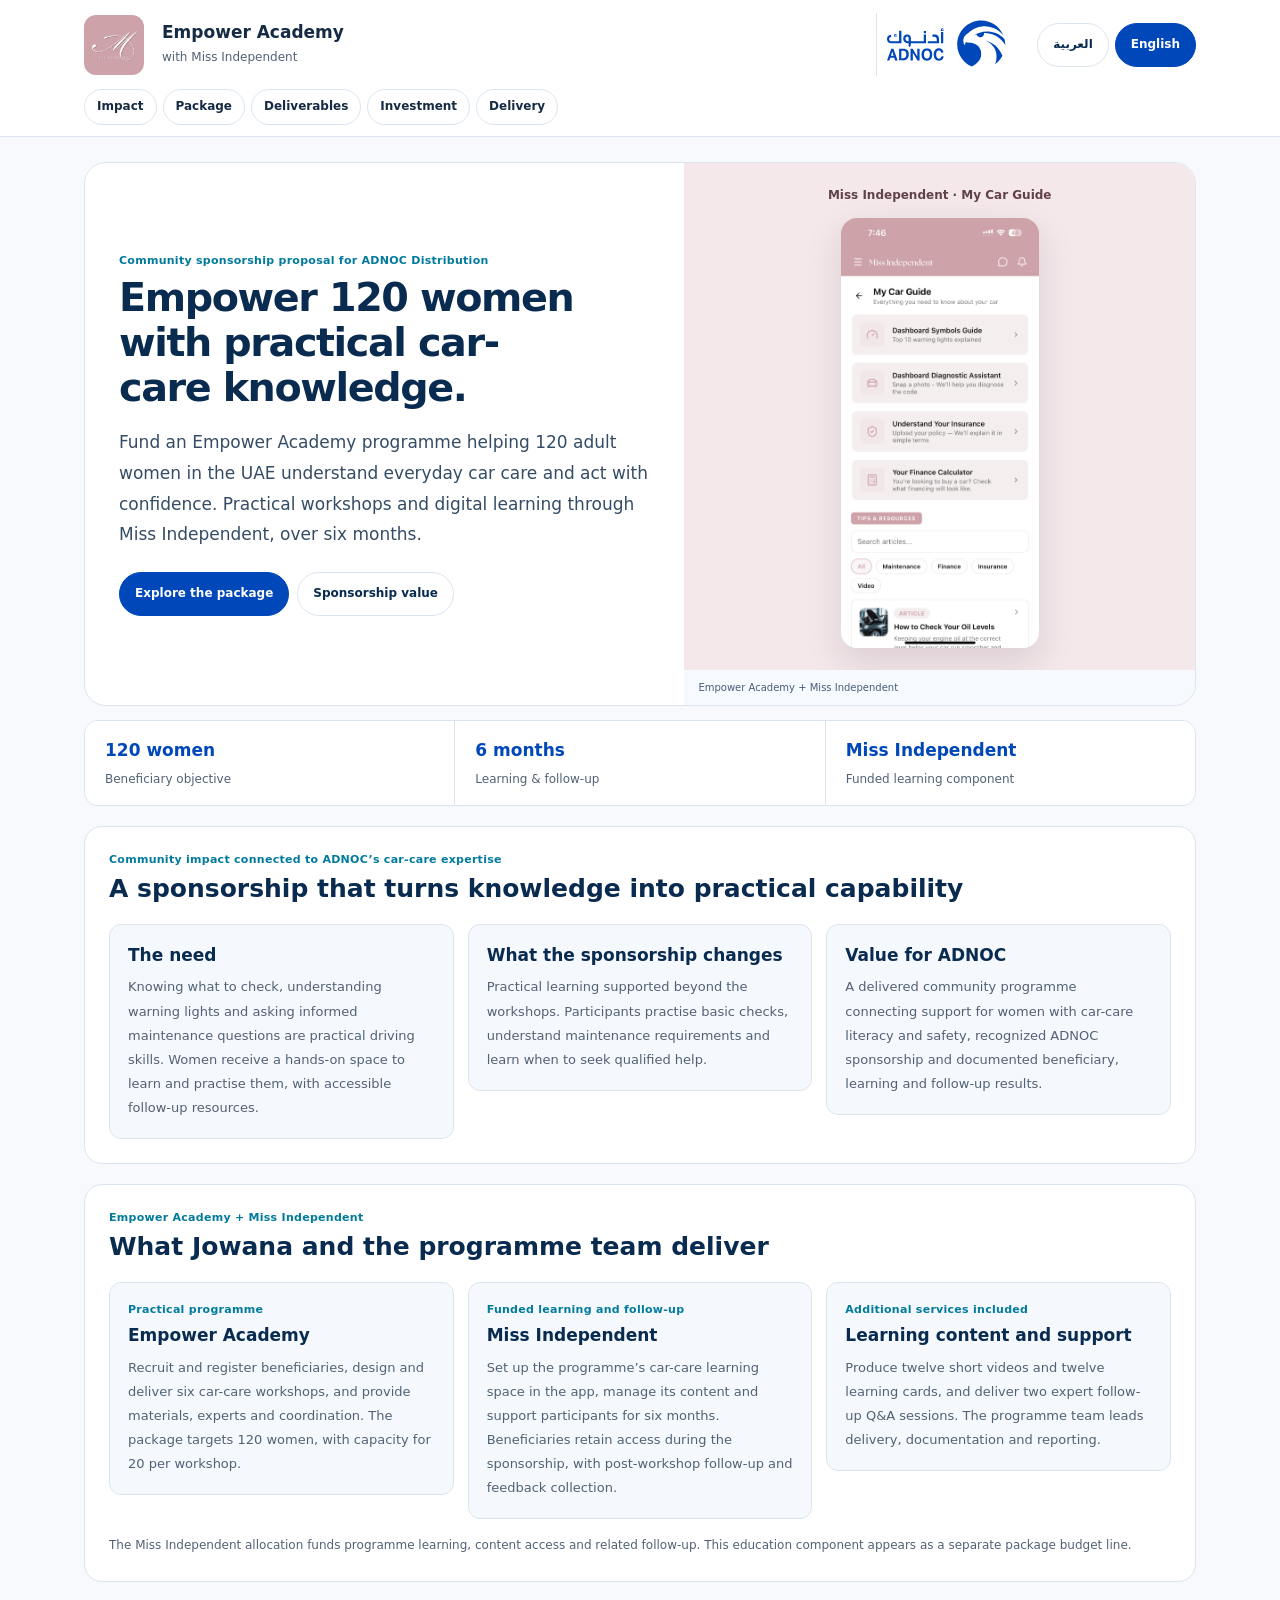
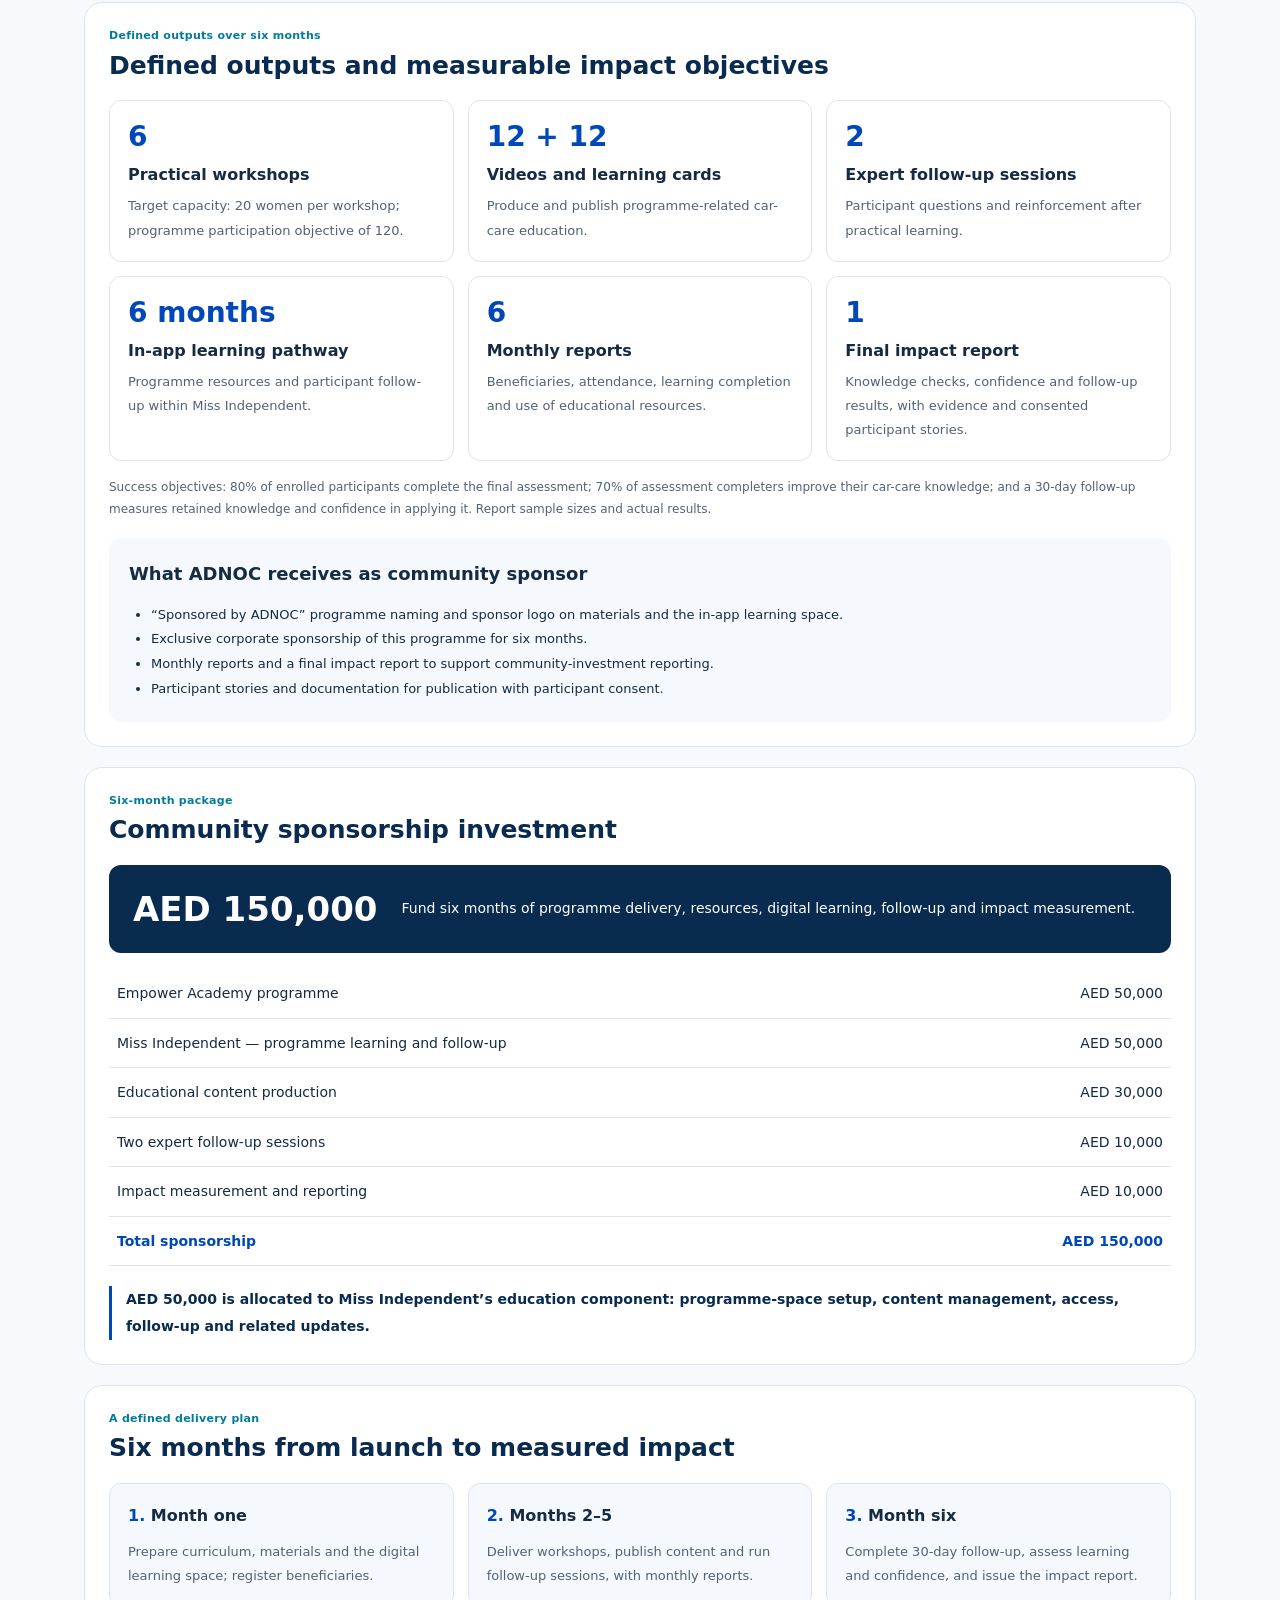
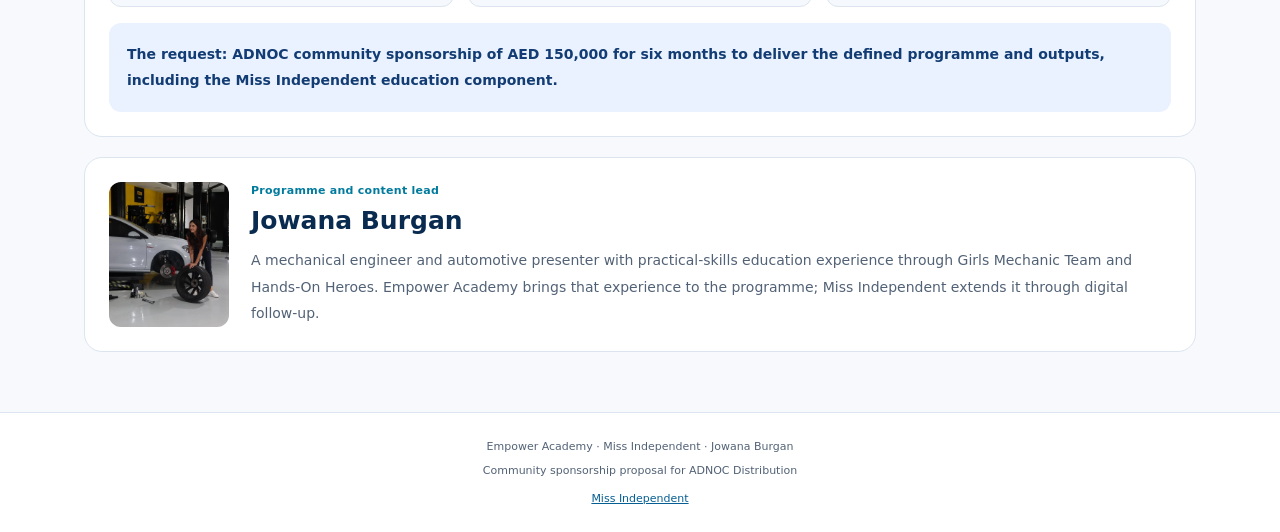
==== commit c12cf516: "Replace ADNOC draft with focused community sponsorship package and app branding" ====
--- a/adnoc/index.html
+++ b/adnoc/index.html
@@ -1,3 +1 @@
-<!doctype html><html lang="en" dir="ltr"><head><meta charset="utf-8"><meta name="viewport" content="width=device-width,initial-scale=1"><meta name="color-scheme" content="light"><meta name="last-reviewed" content="2026-10-06"><title>Empower Academy | ADNOC Partnership Proposal</title><meta name="description" content="Independent Empower Academy proposal for ADNOC Distribution: car-care confidence and service experience, a defined pilot, and a staged EmpowerDrive, STEM and career-exploration vision."><link rel="icon" href="assets/adnoc-distribution-logo.svg" type="image/svg+xml"><link rel="preconnect" href="https://fonts.googleapis.com"><link rel="preconnect" href="https://fonts.gstatic.com" crossorigin><link href="https://fonts.googleapis.com/css2?family=IBM+Plex+Sans+Arabic:wght@400;600;700&display=swap" rel="stylesheet"><link rel="stylesheet" href="page.css"></head><body>
-<a class="skip-link" href="#en-overview" data-href-ar="#overview" data-href-en="#en-overview"><span data-i18n="en">Skip to content</span><span data-i18n="ar" hidden>الانتقال إلى المحتوى</span></a>
-<header class="topbar"><div class="wrapper"><div class="brand-row"><a class="back-link" href="../"><span data-i18n="en">Sponsor map</span><span data-i18n="ar" hidden>خريطة الرعاة</span></a><div class="brand-copy"><span class="eyebrow"><span data-i18n="en">Independent partnership proposal</span><span data-i18n="ar" hidden>مقترح شراكة مستقل</span></span><strong>Empower Academy</strong></div><div class="logo-box"><img src="assets/adnoc-distribution-logo.svg" width="122" height="55" alt="ADNOC Distribution logo"></div><div class="actions"><button class="btn" data-lang-btn="ar" lang="ar-SA" aria-pressed="false" onclick="showLang('ar')">العربية</button><button class="btn primary" data-lang-btn="en" lang="en" aria-pressed="true" onclick="showLang('en')">English</button></div></div><nav class="nav" aria-label="Proposal sections"><a href="#en-fit" data-href-ar="#fit" data-href-en="#en-fit"><span data-i18n="en">Fit</span><span data-i18n="ar" hidden>المواءمة</span></a><a href="#en-pilot" data-href-ar="#pilot" data-href-en="#en-pilot"><span data-i18n="en">Pilot</span><span data-i18n="ar" hidden>التجربة</span></a><a href="#en-roadmap" data-href-ar="#roadmap" data-href-en="#en-roadmap"><span data-i18n="en">Stages</span><span data-i18n="ar" hidden>المراحل</span></a><a href="#en-routes" data-href-ar="#routes" data-href-en="#en-routes"><span data-i18n="en">Routes</span><span data-i18n="ar" hidden>بابا الشراكة</span></a><a href="#en-next" data-href-ar="#next" data-href-en="#en-next"><span data-i18n="en">Next step</span><span data-i18n="ar" hidden>القرار المطلوب</span></a><a href="#en-sources" data-href-ar="#sources" data-href-en="#en-sources"><span data-i18n="en">Sources</span><span data-i18n="ar" hidden>المراجع</span></a></nav></div></header><main class="wrapper"><section class="lang-panel" data-lang="en" lang="en" dir="ltr"><section class="hero" id="en-overview"><div class="hero-copy"><img class="mobile-logo" src="assets/adnoc-distribution-logo.svg" alt="ADNOC Distribution" width="110" height="50"><span class="eyebrow">Empower Academy · Proposed for ADNOC Distribution</span><h1>Practical skills. Confidence in car care.</h1><p class="lead">Empower Academy, led by Jowana Burgan: a proposed partnership starting with practical education and a better service experience for women at ADNOC Distribution, then growing through evidence and the right partners.</p><p class="scope-note">Proposed first entry: lubricants, car care and customer experience. The wider vision includes EmpowerDrive, hands-on STEM and career exploration.</p><div class="hero-actions"><a class="btn primary" href="#en-pilot">Explore the pilot</a><a class="btn" href="#en-roadmap">Three-stage vision</a></div><p class="review-note">Independent proposal for discussion · Reviewed 6 October 2026</p></div><figure class="hero-visual"><img src="assets/adnoc-lube-change.webp" alt="Published ADNOC Distribution technician during lubricant service" width="747" height="1000" fetchpriority="high"><figcaption>Published ADNOC Distribution lubricant-service image — <a class="source-link" href="https://www.adnocdistribution.ae/en/car-care" target="_blank" rel="noopener noreferrer">Source</a></figcaption></figure></section><div class="decision-strip"><div><strong>01</strong><span>Service experience & education</span></div><div><strong>02</strong><span>EmpowerDrive — later development</span></div><div><strong>03</strong><span>Connected academy — future vision</span></div></div><section class="section" id="en-fit"><div class="section-heading"><span class="eyebrow">Published activity, proposed application</span><h2>Where ADNOC’s priorities connect</h2></div><div class="grid three"><article class="info-card"><h3>Car care and lubricants</h3><p>Established services and a published direction to develop an integrated car-care platform. <a class="source-link" href="https://www.adnocdistribution.ae/en/car-care" target="_blank" rel="noopener noreferrer">Services</a> · <a class="source-link" href="https://www.adnocdistribution.ae/-/media/adnoc-distribution/q1-results-2026/english/adnoc_distribution_q1-2026-presentation-13052026.pdf#page=12" target="_blank" rel="noopener noreferrer">2026 update</a><br><b>Our proposal:</b> accessible service explanations and technically reviewed maintenance education, linked to trackable engagement.</p></article><article class="info-card"><h3>Measurable community value</h3><p>Distribution’s partnership outlook prioritizes road safety and women-led enterprise support. <a class="source-link" href="https://www.adnocdistribution.ae/annualreports/pdf/en/72%20ADCIR_Strenghtening%20Communities%20%28Social%20and%20Relationship%20Capital%29_En.pdf#page=9" target="_blank" rel="noopener noreferrer">2025 report</a><br><b>Our proposal:</b> a supported women’s cohort with practical car-care learning and measured knowledge and confidence.</p></article><article class="info-card"><h3>Learning and career pathways</h3><p>The Group has an education ecosystem and announced its first Female Technician Diploma cohort in August 2026. <a class="source-link" href="https://adnoc.ae/en/news-and-media/press-releases/2026/fatima-bint-mubarak-reaffirms-womens-vital-role-in-the-uaes-development" target="_blank" rel="noopener noreferrer">Announcement</a><br><b>Our proposal:</b> STEM and career exploration that complement existing programmes, through a separate education partner and approval route.</p></article></div><p class="note">Alignment opens the conversation; confirm the owner, objective and budget with the company. Group education programmes and schools have different owners from ADNOC Distribution’s lubricants and car-care activities.</p></section><section class="section" id="en-pilot"><div class="section-heading"><span class="eyebrow">Stage one · ADNOC Distribution</span><h2>First ask: a service and education pilot</h2></div><div class="programme-banner"><h3>Car Care Confidence Pilot</h3><p>A small pilot combining women’s practical workshops, accessible content and feedback on the service journey and staff communication. Measure learning and service clarity before extending the partnership.</p></div><div class="grid three"><article class="info-card"><span class="eyebrow">Proposed output</span><h3>Customer education</h3><p>Two expert-supervised sessions for a proposed cohort of up to 24 adult women: maintenance basics, understanding oil requirements through the vehicle manual, and questions to ask before approving repairs.</p></article><article class="info-card"><span class="eyebrow">Proposed output</span><h3>Service experience</h3><p>Review one agreed service location, draft plain-language pricing and repair explanations, and hold a staff session on clear, respectful communication. Test recommendations with the company.</p></article><article class="info-card"><span class="eyebrow">Proposed output</span><h3>Content and follow-up</h3><p>Four short, technically reviewed learning assets, an optional referral to an approved service channel, and a report on participation, learning, experience and trackable enquiries.</p></article></div><p class="note">Agree numbers, venue and outputs. An initial delivery window is 6–8 weeks after agreement and resource readiness. Company approval covers branding, channels and technical materials. Sessions build consumer knowledge; they do not confer technician qualifications.</p></section><section class="section" id="en-roadmap"><div class="section-heading"><span class="eyebrow">Empower Academy’s original stages, with clear gates for progression</span><h2>One vision, three stages</h2></div><ol class="phase-list"><li><span class="eyebrow">Start here</span><h3>Service-centre experience</h3><p>Customer learning, clearer communication and accessible technical content. Start with a Distribution pilot; review results and cost before repeating.</p></li><li><span class="eyebrow">Later development</span><h3>EmpowerDrive</h3><p>A confidence-first driving programme through a licensed training partner. Assess audience, curriculum and delivery capacity first; road training requires the relevant approvals.</p></li><li><span class="eyebrow">Future vision</span><h3>Connected academy</h3><p>Scale hands-on STEM and life-skills workshops and develop a Career Map Navigator prototype supported by human guidance. Assess the physical academy and education and funding pathways through a separate feasibility study.</p></li></ol><p class="note">Stage-one evidence informs further collaboration. Each later stage needs its own owner, specialist partner and budget. Education modules can develop with an appropriate partner while the wider academy is assessed.</p></section><section class="section" id="en-routes"><div class="section-heading"><span class="eyebrow">Choose the entry with the budget owner</span><h2>Two routes, one clear first decision</h2></div><div class="grid two"><article class="info-card"><span class="eyebrow">Closest entry for stage one</span><h3>Commercial: customers and brand</h3><p>Approach the lubricants or car-care owner with marketing and customer-experience colleagues. Sponsor or commission defined workshops, content and a service-journey review; measure enquiries and bookings that can be attributed to the activation.</p></article><article class="info-card"><span class="eyebrow">Alternative entry or agreed extension</span><h3>Community: knowledge and road safety</h3><p>Approach Distribution’s CSR owner for a beneficiary cohort and defined learning outcomes. Schools, STEM and career exploration belong in a separate scope with Group education and CSR owners.</p></article></div><p class="note">Choose the lead route before the financial offer. If commercial and community funding are combined, assign one coordinator and document ownership and costs. Count each output once and agree each department’s responsibility.</p></section><section class="section" id="en-next"><div class="section-heading"><span class="eyebrow">A defined scope and a delivery-based budget</span><h2>What decision is needed now?</h2></div><div class="grid two"><article class="info-card"><h3>Empower Academy / Jowana</h3><p>Learning design, session facilitation, content production, customer-experience feedback and reporting. Confirm the delivery team, experts and staff-training capability in the execution plan.</p></article><article class="info-card"><h3>ADNOC Distribution</h3><p>Programme and budget owner, product and service review, approved location, brand use and referral channels. Document responsibility for resources, safety and tracking before delivery.</p></article></div><p class="budget-note">Cost stage one through design, facilitation, experts, content, venue, materials, coordination and measurement. Record in-kind support. Price each later stage separately after its feasibility review.</p><div class="ask">A 20-minute alignment meeting with the programme and budget owner: agree objective, audience and location, then submit an execution plan and a defined pilot quote. The first decision concerns the pilot; review expansion after results.</div></section><details class="disclosure" id="en-measures"><summary><span><strong>Deliverables and success measures</strong><span class="summary-hint">Commercial and community measures matched to the chosen route</span></span><span class="plus" aria-hidden="true">+</span></summary><div class="detail-body"><div class="grid two"><article class="info-card"><h3>Learning and service experience</h3><p>Attendance, completion, a short knowledge check before and after sessions, self-reported confidence, and clarity of service and pricing explanations. Compare with a baseline and state sample sizes.</p></article><article class="info-card"><h3>Commercial engagement</h3><p>Engagement with approved content, attributable clicks, enquiries and bookings, using agreed channels and available data. Define success thresholds and cost measures with the company before launch.</p></article></div></div></details><details class="disclosure" id="en-founder"><summary><span><strong>Experience behind the proposal</strong><span class="summary-hint">Girls Mechanic Team and Hands-On Heroes</span></span><span class="plus" aria-hidden="true">+</span></summary><div class="detail-body"><div class="founder-layout"><figure><img src="assets/jowana-workshop.webp" alt="Jowana Burgan in an automotive workshop" width="668" height="1000" loading="lazy"><figcaption>Jowana image from the project’s earlier supplied proposal.</figcaption></figure><div><h3>Jowana Burgan · Empower Academy</h3><p>Jowana’s published portfolio presents her mechanical-engineering background and car-maintenance education work. The supplied Empower Academy proposal adds hands-on STEM workshops and camp experience. <a class="source-link" href="https://site-1c1eim8y5.godaddysites.com/" target="_blank" rel="noopener noreferrer">Published portfolio</a></p><p class="note">Bring lesson and content samples, delivery records and relevant references to alignment. Distinguish delivered work from plans, and verify attendance and workshop outcomes before using them as partnership metrics.</p></div></div></div></details><details class="disclosure" id="en-future"><summary><span><strong>EmpowerDrive and academy detail</strong><span class="summary-hint">Feasibility, curriculum and specialist partners before progression</span></span><span class="plus" aria-hidden="true">+</span></summary><div class="detail-body"><h3>EmpowerDrive</h3><p>Assess an embedded model with a licensed institute first. Agree curriculum, roles, resources and permits with the institute and the relevant emirate authority. In Dubai, RTA sets facility accreditation and staff-permit requirements; a host licence is not assumed to transfer to an external operator. <a class="source-link" href="https://www.rta.ae/wps/portal/rta/ae/home/rta-services/service-details?serviceId=168" target="_blank" rel="noopener noreferrer">Official requirements</a></p><h3>Academy and Career Map Navigator</h3><p>Begin with a practical STEM module or a limited career-exploration prototype. Agree ages with the education partner; review recommendation quality, suitability, data and consent for younger learners. Career guidance is exploratory; internships and employment have separate owners and eligibility requirements.</p><p>The original presentation’s integrated learning space is a future vision. Assess woodworking, electrical, automotive and other modules against demand, expertise and cost. Select the partnership modules around the counterpart’s objective.</p></div></details><details class="disclosure" id="en-group"><summary><span><strong>Education and CSR within ADNOC Group</strong><span class="summary-hint">A complementary module with its own scope and owner</span></span><span class="plus" aria-hidden="true">+</span></summary><div class="detail-body"><p>The education proposal focuses on Growth and Learning. The Group’s 2025 report identifies four pillars: growth and learning; sports, health and wellbeing; natural heritage and environment; and culture and community. <a class="source-link" href="https://reports.adnoc.ae/e/sustainability-report-2025-mobile" target="_blank" rel="noopener noreferrer">Official report</a></p><p>Proposed opportunity: a practical everyday-engineering module with a school or education partner, linking skills to subjects and careers alongside existing STEM for Life and Yas in Schools programmes. Review it with Group education and CSR owners through a curriculum and participation scope distinct from the lubricants activation. <a class="source-link" href="https://www.adnoc.ae/en/empowering-people-and-driving-prosperity/building-a-knowledge-based-economy" target="_blank" rel="noopener noreferrer">Education ecosystem</a></p><p>The Group announced its first Female Technician Diploma cohort in August 2026. Explore pathway awareness and expert conversations; programme admission and employment remain subject to their own requirements. <a class="source-link" href="https://adnoc.ae/en/news-and-media/press-releases/2026/fatima-bint-mubarak-reaffirms-womens-vital-role-in-the-uaes-development" target="_blank" rel="noopener noreferrer">Announcement</a></p><figure class="archive-photo"><img src="assets/adnoc-stem-2025.webp" alt="ADNOC published 2025 schools challenge image" width="1600" height="1067" loading="lazy"><figcaption>Archive image of ADNOC’s 2025 schools programme — <a class="source-link" href="https://www.adnoc.ae/en/news-and-media/press-releases/2025/adnoc-expands-its-stem-education-program-to-empower-uae-students-in-ai/" target="_blank" rel="noopener noreferrer">Official source</a></figcaption></figure></div></details><details class="disclosure" id="en-research"><summary><span><strong>Published developments for the conversation</strong><span class="summary-hint">2026: car care, community investment and technical pathways</span></span><span class="plus" aria-hidden="true">+</span></summary><div class="detail-body"><div class="alignment-list"><article><h3>13 May 2026 · Car-care strategy</h3><p>The Q1 results presentation describes an integrated service and maintenance platform. It supports testing customer experience; confirm expansion scope and locations with the team.</p><a class="source-link" href="https://www.adnocdistribution.ae/-/media/adnoc-distribution/q1-results-2026/english/adnoc_distribution_q1-2026-presentation-13052026.pdf#page=12" target="_blank" rel="noopener noreferrer">Source</a></article><article><h3>2026 onwards · Community partnerships</h3><p>Distribution’s 2025 outlook proposes longer-term road-safety, environmental and women-led enterprise partnerships: an opening to discuss recurring education with documented outcomes.</p><a class="source-link" href="https://www.adnocdistribution.ae/annualreports/pdf/en/72%20ADCIR_Strenghtening%20Communities%20%28Social%20and%20Relationship%20Capital%29_En.pdf#page=9" target="_blank" rel="noopener noreferrer">Source</a></article><article><h3>27 August 2026 · Female Technician Diploma</h3><p>A specialized technical pathway announced by the Group. Academy career exploration could introduce learners to established qualification routes.</p><a class="source-link" href="https://adnoc.ae/en/news-and-media/press-releases/2026/fatima-bint-mubarak-reaffirms-womens-vital-role-in-the-uaes-development" target="_blank" rel="noopener noreferrer">Source</a></article><article><h3>29 July 2026 · Engage by ADNOC</h3><p>A retail media network. A possible channel under its terms, requiring an agreement and budget; its launch does not establish sponsorship availability.</p><a class="source-link" href="https://www.adnocdistribution.ae/en/media-folder/news-listing/2026/07/adnoc-distribution-launches-engage-by-adnoc-a-retail-media-network-connecting-brands" target="_blank" rel="noopener noreferrer">Source</a></article></div><p class="note">Alignment and programme recommendations are the proposal’s interpretation; sources establish published activity. The reviewed sources do not confirm a service centre at every station. Stage one therefore uses one agreed location.</p></div></details><details class="disclosure" id="en-sources"><summary><span><strong>References and image sources</strong><span class="summary-hint">Official sources · Reviewed through 6 October 2026</span></span><span class="plus" aria-hidden="true">+</span></summary><div class="detail-body"><p>This proposal was reframed from the supplied Empower Academy presentation and the official sources below. Pilot design, outputs and costs are proposals to agree. Marks and photographs belong to their owners and illustrate the context; they do not establish a partnership with the programme.</p><div class="source-list"><div><a class="source-link" href="https://www.adnocdistribution.ae/en/business/lubricants" target="_blank" rel="noopener noreferrer">ADNOC Distribution — Lubricants</a></div><div><a class="source-link" href="https://www.adnocdistribution.ae/en/business/lubricants/automotive-lubricants" target="_blank" rel="noopener noreferrer">ADNOC Voyager — Automotive lubricants</a></div><div><a class="source-link" href="https://www.adnocdistribution.ae/en/car-care" target="_blank" rel="noopener noreferrer">ADNOC Distribution — Car Care</a></div><div><a class="source-link" href="https://www.adnocdistribution.ae/-/media/adnoc-distribution/q1-results-2026/english/adnoc_distribution_q1-2026-presentation-13052026.pdf#page=12" target="_blank" rel="noopener noreferrer">Q1 2026 presentation — car-care strategy, slide 12</a></div><div><a class="source-link" href="https://www.adnocdistribution.ae/annualreports/pdf/en/72%20ADCIR_Strenghtening%20Communities%20%28Social%20and%20Relationship%20Capital%29_En.pdf#page=9" target="_blank" rel="noopener noreferrer">2025 Integrated Report — community priorities, p.169</a></div><div><a class="source-link" href="https://www.adnocdistribution.ae/en/media-folder/news-listing/2026/07/adnoc-distribution-launches-engage-by-adnoc-a-retail-media-network-connecting-brands" target="_blank" rel="noopener noreferrer">Engage by ADNOC — 29 July 2026 announcement</a></div><div><a class="source-link" href="https://www.adnoc.ae/en/empowering-people-and-driving-prosperity/building-a-knowledge-based-economy" target="_blank" rel="noopener noreferrer">ADNOC Group — education ecosystem</a></div><div><a class="source-link" href="https://reports.adnoc.ae/e/sustainability-report-2025-mobile" target="_blank" rel="noopener noreferrer">ADNOC Group — Sustainability Report 2025</a></div><div><a class="source-link" href="https://www.adnoc.ae/en/news-and-media/press-releases/2025/adnoc-expands-its-stem-education-program-to-empower-uae-students-in-ai/" target="_blank" rel="noopener noreferrer">ADNOC Group — STEM / AI schools challenge, 31 May 2025</a></div><div><a class="source-link" href="https://www.adnoc.ae/en/corporate-responsibility/corporate-volunteering" target="_blank" rel="noopener noreferrer">ADNOC Group — corporate volunteering</a></div><div><a class="source-link" href="https://www.adnoc.ae/en/empowering-people-and-driving-prosperity/promoting-workforce-diversity-and-gender-balance" target="_blank" rel="noopener noreferrer">ADNOC Group — workforce diversity and gender balance</a></div><div><a class="source-link" href="https://www.adnocdistribution.ae/en/corporate/suppliers" target="_blank" rel="noopener noreferrer">ADNOC Distribution — supplier process</a></div><div><a class="source-link" href="https://site-1c1eim8y5.godaddysites.com/" target="_blank" rel="noopener noreferrer">Jowana Burgan — published portfolio</a></div><div><a class="source-link" href="https://adnoc.ae/en/news-and-media/press-releases/2026/fatima-bint-mubarak-reaffirms-womens-vital-role-in-the-uaes-development" target="_blank" rel="noopener noreferrer">Female Technician Diploma — 27 August 2026</a></div><div><a class="source-link" href="https://adnoc.ae/en/2030-sustainability-strategy" target="_blank" rel="noopener noreferrer">ADNOC — 2030 Sustainability Strategy</a></div><div><a class="source-link" href="https://www.rta.ae/wps/portal/rta/ae/home/rta-services/service-details?serviceId=168" target="_blank" rel="noopener noreferrer">RTA — driving institute accreditation, updated September 2026</a></div></div><p class="note">Distribution logo and lubricant-service image: ADNOC Distribution’s official website. Schools image: ADNOC’s 31 May 2025 release. Jowana image: the earlier project proposal.</p></div></details></section><section class="lang-panel" data-lang="ar" lang="ar-SA" dir="rtl" hidden><section class="hero" id="overview"><div class="hero-copy"><img class="mobile-logo" src="assets/adnoc-distribution-logo.svg" alt="ADNOC Distribution" width="110" height="50"><span class="eyebrow">Empower Academy · مقترح لـADNOC Distribution</span><h1>مهارات عملية. وثقة أكبر في خدمة السيارة.</h1><p class="lead">Empower Academy، بقيادة جوانا برغان: مقترح شراكة يبدأ بتجربة خدمة وتعليم عملية للنساء مع ADNOC Distribution، ثم يتوسع وفق النتائج والشركاء المناسبين.</p><p class="scope-note">المدخل الأول المقترح: الزيوت والعناية بالسيارة وتجربة العميل. الرؤية الأوسع تشمل EmpowerDrive، وSTEM، واستكشاف المسارات المهنية.</p><div class="hero-actions"><a class="btn primary" href="#pilot">التجربة المقترحة</a><a class="btn" href="#roadmap">المراحل الثلاث</a></div><p class="review-note">مقترح مستقل للنقاش · راجعناه في 6 أكتوبر 2026</p></div><figure class="hero-visual"><img src="assets/adnoc-lube-change.webp" alt="صورة منشورة لفني أدنوك أثناء خدمة الزيت" width="747" height="1000" fetchpriority="high"><figcaption>صورة منشورة لخدمة الزيت لدى ADNOC Distribution — <a class="source-link" href="https://www.adnocdistribution.ae/en/car-care" target="_blank" rel="noopener noreferrer">المصدر</a></figcaption></figure></section><div class="decision-strip"><div><strong>01</strong><span>خدمة وتعليم عملي</span></div><div><strong>02</strong><span>EmpowerDrive — مرحلة لاحقة</span></div><div><strong>03</strong><span>أكاديمية مترابطة — رؤية مستقبلية</span></div></div><section class="section" id="fit"><div class="section-heading"><span class="eyebrow">نشاط منشور، وتطبيق مقترح</span><h2>نقاط الالتقاء مع أولويات أدنوك</h2></div><div class="grid three"><article class="info-card"><h3>العناية بالسيارة والزيوت</h3><p>خدمات قائمة واتجاه معلن لتطوير منصة متكاملة للعناية بالسيارة. <a class="source-link" href="https://www.adnocdistribution.ae/en/car-care" target="_blank" rel="noopener noreferrer">الخدمات</a> · <a class="source-link" href="https://www.adnocdistribution.ae/-/media/adnoc-distribution/q1-results-2026/english/adnoc_distribution_q1-2026-presentation-13052026.pdf#page=12" target="_blank" rel="noopener noreferrer">تحديث 2026</a><br><b>اقتراحنا:</b> تبسيط تجربة الخدمة ومحتوى صيانة بمراجعة فنية، مع تفاعل يمكن تتبعه.</p></article><article class="info-card"><h3>أثر مجتمعي قابل للقياس</h3><p>تضع خطة التوزيع للشراكات الممتدة السلامة المرورية ودعم المشاريع النسائية ضمن أولوياتها. <a class="source-link" href="https://www.adnocdistribution.ae/annualreports/pdf/en/72%20ADCIR_Strenghtening%20Communities%20%28Social%20and%20Relationship%20Capital%29_En.pdf#page=9" target="_blank" rel="noopener noreferrer">تقرير 2025</a><br><b>اقتراحنا:</b> مجموعة نسائية مستفيدة تتعلم أساسيات العناية بالسيارة وتقيّم معرفتها وثقتها.</p></article><article class="info-card"><h3>التعلم والمسارات المهنية</h3><p>للمجموعة منظومة تعليم، وأعلنت في أغسطس 2026 عن أول دفعة في دبلوم فنيّات. <a class="source-link" href="https://adnoc.ae/en/news-and-media/press-releases/2026/fatima-bint-mubarak-reaffirms-womens-vital-role-in-the-uaes-development" target="_blank" rel="noopener noreferrer">الإعلان</a><br><b>اقتراحنا:</b> استكشاف مهني وورش STEM تكمل البرامج القائمة، عبر جهة تعليمية ومسار اعتماد مستقل.</p></article></div><p class="note">المواءمة أساس لفتح الحوار؛ يتحدد الفريق والهدف والميزانية مع الجهة. أنشطة المجموعة الأم وبرامج مدارسها لها أصحاب ملفات مختلفون عن زيوت وخدمات ADNOC Distribution.</p></section><section class="section" id="pilot"><div class="section-heading"><span class="eyebrow">المرحلة الأولى · ADNOC Distribution</span><h2>الطلب الأول: تجربة خدمة وتعليم</h2></div><div class="programme-banner"><h3>Car Care Confidence Pilot</h3><p>تجربة صغيرة تجمع ورشًا عملية للنساء، ومحتوى مبسطًا، وملاحظات على رحلة الخدمة وتواصل الموظفين. الهدف: قياس أثر التعليم ووضوح التجربة قبل توسيع الشراكة.</p></div><div class="grid three"><article class="info-card"><span class="eyebrow">مخرج مقترح</span><h3>تعليم العميلات</h3><p>جلستان بإشراف فني، لمجموعة مقترحة تصل إلى 24 امرأة بالغة: أساسيات الصيانة، فهم متطلبات الزيت من دليل السيارة، والأسئلة قبل الموافقة على الإصلاح.</p></article><article class="info-card"><span class="eyebrow">مخرج مقترح</span><h3>تحسين تجربة الخدمة</h3><p>مراجعة نقطة خدمة واحدة متفق عليها، ونماذج شرح مبسطة للأسعار والإصلاح، وجلسة للفريق عن التواصل الواضح والمحترم. تُختبر التوصيات مع الشركة.</p></article><article class="info-card"><span class="eyebrow">مخرج مقترح</span><h3>محتوى ومتابعة</h3><p>أربع مواد تعليمية قصيرة بمراجعة فنية، وإحالة اختيارية لقناة خدمة معتمدة، وتقرير حضور وتعلم وتجربة واستفسارات قابلة للتتبع.</p></article></div><p class="note">العدد والموقع والمخرجات قابلة للتعديل. نافذة تنفيذ أولية: 6–8 أسابيع بعد الاتفاق وتجهيز الموارد. تعتمد الشركة استخدام علامتها وقنواتها والمواد الفنية؛ الجلسات تعليمية وليست تأهيلًا مهنيًا للفنيين.</p></section><section class="section" id="roadmap"><div class="section-heading"><span class="eyebrow">مراحل عرض Empower Academy الأصلي، مع شروط انتقال واضحة</span><h2>رؤية واحدة، وثلاث مراحل</h2></div><ol class="phase-list"><li><span class="eyebrow">ابدأ هنا</span><h3>تجربة مراكز الخدمة</h3><p>تعليم العميلات، وتحسين التواصل، ومحتوى فني واضح. تبدأ بتجربة لدى التوزيع؛ تُراجع النتائج والتكلفة قبل التكرار.</p></li><li><span class="eyebrow">تطوير لاحق</span><h3>EmpowerDrive</h3><p>برنامج ثقة بالقيادة عبر شريك تدريب مرخص. دراسة الجمهور والمنهج والقدرة التنفيذية أولًا؛ التدريب على الطريق يخضع لاعتمادات الجهة المختصة.</p></li><li><span class="eyebrow">رؤية مستقبلية</span><h3>الأكاديمية المترابطة</h3><p>توسيع ورش STEM والمهارات العملية، وتطوير نموذج أولي لـCareer Map Navigator بإرشاد بشري. تُدرس مساحة الأكاديمية ومسارات التعليم والتمويل وفق جدوى مستقلة.</p></li></ol><p class="note">نتائج المرحلة الأولى تتيح تقييم التعاون؛ كل مرحلة لاحقة لها صاحب قرار وشريك متخصص وميزانية مستقلة. يمكن تطوير وحدات التعليم مع جهة مناسبة، دون انتظار بناء أكاديمية كاملة.</p></section><section class="section" id="routes"><div class="section-heading"><span class="eyebrow">اختر المدخل مع صاحب الميزانية</span><h2>بابان للدخول، وطلب أول واضح</h2></div><div class="grid two"><article class="info-card"><span class="eyebrow">المدخل الأقرب للمرحلة الأولى</span><h3>التجاري: تجربة العميل والعلامة</h3><p>مخاطبة المسؤول عن الزيوت أو العناية بالسيارة مع فريق التسويق وتجربة العميل. رعاية أو تعاقد مدفوع لمخرجات محددة: جلسات ومحتوى ومراجعة رحلة خدمة، مع قياس الاستفسارات والحجوزات الممكن نسبتها للتفعيل.</p></article><article class="info-card"><span class="eyebrow">مدخل بديل أو توسع متفق عليه</span><h3>المجتمعي: المعرفة والسلامة</h3><p>مخاطبة فريق CSR لدى التوزيع لمجموعة مستفيدة وأثر تعليمي محدد. أما STEM والمدارس والاستكشاف المهني فيُطرح على صاحب التعليم وCSR بالمجموعة الأم، بنطاق مستقل.</p></article></div><p class="note">يُختار المسار الأساسي قبل العرض المالي. إذا اجتمع تمويل تجاري ومجتمعي، تُوزع المسؤوليات والتكاليف بوضوح ويُعين منسق واحد. لا تُحتسب المخرجات نفسها مرتين، ولا يُطلب من قسم تمويل ملفات قسم آخر.</p></section><section class="section" id="next"><div class="section-heading"><span class="eyebrow">نطاق محدد وميزانية مبنية على التنفيذ</span><h2>ما القرار المطلوب الآن؟</h2></div><div class="grid two"><article class="info-card"><h3>Empower Academy / جوانا</h3><p>تصميم التعلم، وتيسير الجلسات، وإنتاج المحتوى، وملاحظات تجربة العميل، والتقرير. يُحدد الفريق التنفيذي والخبراء والقدرة على تدريب الموظفين في خطة التنفيذ.</p></article><article class="info-card"><h3>ADNOC Distribution</h3><p>مالك الملف والميزانية، ومراجعة المنتج والخدمة، واعتماد الموقع والعلامة وقنوات الإحالة. تُوثق مسؤولية الموارد والسلامة والتتبع قبل التنفيذ.</p></article></div><p class="budget-note">يُسعّر نطاق المرحلة الأولى عبر التصميم والتيسير والخبراء وإنتاج المحتوى والموقع والمواد والتنظيم والقياس. تُثبت المساهمات العينية. كل مرحلة لاحقة تُسعّر منفصلة بعد دراسة جدواها.</p><div class="ask">جلسة مواءمة لمدة 20 دقيقة مع صاحب الملف والميزانية: اختيار الهدف والجمهور والموقع، ثم تقديم خطة تنفيذ وسعر تجربة محددة. القرار الأول يتعلق بالتجربة، والتوسع يُراجع بعد النتائج.</div></section><details class="disclosure" id="measures"><summary><span><strong>المخرجات ومقاييس النجاح</strong><span class="summary-hint">مقاييس تجارية ومجتمعية تناسب المسار المختار</span></span><span class="plus" aria-hidden="true">+</span></summary><div class="detail-body"><div class="grid two"><article class="info-card"><h3>التعلم وتجربة الخدمة</h3><p>الحضور والإكمال، واختبار قصير قبل الورش وبعدها، والثقة المبلغ عنها، ووضوح شرح الخدمة والأسعار. تُقارن النتائج بخط أساس ويُذكر حجم العينة.</p></article><article class="info-card"><h3>التفاعل التجاري</h3><p>التفاعل مع المحتوى المعتمد، والنقرات والاستفسارات والحجوزات القابلة للنسبة للتفعيل، وفق قنوات وبيانات متاحة ومتفق عليها. تُحدد مع الشركة عتبات النجاح والتكلفة قبل البدء.</p></article></div></div></details><details class="disclosure" id="founder"><summary><span><strong>خبرة التنفيذ وراء المقترح</strong><span class="summary-hint">Girls Mechanic Team وHands-On Heroes</span></span><span class="plus" aria-hidden="true">+</span></summary><div class="detail-body"><div class="founder-layout"><figure><img src="assets/jowana-workshop.webp" alt="Jowana Burgan in an automotive workshop" width="668" height="1000" loading="lazy"><figcaption>صورة جوانا من ملف المشروع السابق المقدم للمراجعة.</figcaption></figure><div><h3>Jowana Burgan · Empower Academy</h3><p>يعرض ملف جوانا المنشور خبرتها كمهندسة ميكانيكية وتعليم أساسيات السيارة. يضيف عرض Empower Academy المقدم للمراجعة خبرة ورش STEM ومخيمات عملية. <a class="source-link" href="https://site-1c1eim8y5.godaddysites.com/" target="_blank" rel="noopener noreferrer">الملف المنشور</a></p><p class="note">تُقدم أثناء المواءمة عينات دروس ومحتوى وسجلات تنفيذ ومراجع مناسبة. يُفصل المنفذ عن المخطط، وتُراجع أرقام الحضور ونتائج الورش قبل استخدامها في مؤشرات الشراكة.</p></div></div></div></details><details class="disclosure" id="future"><summary><span><strong>تفاصيل EmpowerDrive والأكاديمية</strong><span class="summary-hint">دراسة جدوى ومناهج وشركاء قبل الانتقال</span></span><span class="plus" aria-hidden="true">+</span></summary><div class="detail-body"><h3>EmpowerDrive</h3><p>يُدرس نموذج مدمج مع معهد مرخص أولًا، بدل افتراض إنشاء مدرسة جديدة مباشرة. يُتفق على الأدوار والمنهج والموارد والتراخيص مع المعهد والسلطة المختصة بالإمارة. في دبي، تعرض RTA متطلبات اعتماد المنشأة وتصاريح العاملين؛ ترخيص المضيف لا يُفترض أنه ينتقل إلى جهة خارجية. <a class="source-link" href="https://www.rta.ae/wps/portal/rta/ae/home/rta-services/service-details?serviceId=168" target="_blank" rel="noopener noreferrer">المتطلبات الرسمية</a></p><h3>الأكاديمية وCareer Map Navigator</h3><p>تبدأ الرؤية بوحدة STEM عملية أو نموذج استكشاف مهني محدود. تُحدد الفئة العمرية مع الشريك التعليمي، وتُراجع جودة التوصيات وملاءمتها، والبيانات والموافقة للأعمار الصغيرة. الإرشاد المهني تمهيدي؛ فرص التدريب أو التوظيف تتطلب شروطًا وجهات منفصلة.</p><p>المساحة التعليمية المتكاملة في العرض الأصلي رؤية مستقبلية. تُدرس وحدات النجارة والكهرباء والميكانيكا وغيرها وفق الطلب والخبرة والتكلفة؛ اختيار وحدات الشراكة يتبع هدف الجهة.</p></div></details><details class="disclosure" id="group"><summary><span><strong>التعليم وCSR لدى المجموعة الأم</strong><span class="summary-hint">وحدة مكملة لبرامج موجودة، بنطاق مستقل</span></span><span class="plus" aria-hidden="true">+</span></summary><div class="detail-body"><p>يركز المقترح التعليمي على محور النمو والتعلم. يحدد تقرير المجموعة 2025 أربعة محاور: النمو والتعلم؛ الرياضة والصحة والرفاه؛ التراث الطبيعي والبيئة؛ الثقافة والمجتمع. <a class="source-link" href="https://reports.adnoc.ae/e/sustainability-report-2025-mobile" target="_blank" rel="noopener noreferrer">التقرير الرسمي</a></p><p>الفرصة المقترحة: وحدة هندسة يومية عملية مع مدرسة أو جهة تعليمية، تربط المهارات بالتخصصات والمهن، وتكمل STEM for Life وYas in Schools. تُراجع مع صاحب ملف التعليم وCSR بالمجموعة، بمنهج ومقاييس وشروط مشاركة مستقلة عن تفعيل الزيوت. <a class="source-link" href="https://www.adnoc.ae/en/empowering-people-and-driving-prosperity/building-a-knowledge-based-economy" target="_blank" rel="noopener noreferrer">منظومة التعليم</a></p><p>أعلنت المجموعة عن أول دفعة في دبلوم فنيّات في أغسطس 2026. يمكن بحث التوعية بالمسارات التقنية والمحادثات مع مختصين؛ القبول في البرامج والتوظيف يخضعان لشروطهما. <a class="source-link" href="https://adnoc.ae/en/news-and-media/press-releases/2026/fatima-bint-mubarak-reaffirms-womens-vital-role-in-the-uaes-development" target="_blank" rel="noopener noreferrer">الإعلان</a></p><figure class="archive-photo"><img src="assets/adnoc-stem-2025.webp" alt="ADNOC published 2025 schools challenge image" width="1600" height="1067" loading="lazy"><figcaption>صورة أرشيفية لبرنامج المدارس لدى أدنوك عام 2025 — <a class="source-link" href="https://www.adnoc.ae/en/news-and-media/press-releases/2025/adnoc-expands-its-stem-education-program-to-empower-uae-students-in-ai/" target="_blank" rel="noopener noreferrer">المصدر الرسمي</a></figcaption></figure></div></details><details class="disclosure" id="research"><summary><span><strong>تطورات منشورة تخدم الحوار</strong><span class="summary-hint">2026: خدمات السيارة، والاستثمار المجتمعي، والمسارات التقنية</span></span><span class="plus" aria-hidden="true">+</span></summary><div class="detail-body"><div class="alignment-list"><article><h3>13 مايو 2026 · خدمات السيارة</h3><p>عرض نتائج الربع الأول يشرح تطوير منصة متكاملة للخدمات والصيانة. هذا يدعم اختبار تجربة العميل؛ نطاق التوسع ومواقعه يُؤكدان مع الفريق.</p><a class="source-link" href="https://www.adnocdistribution.ae/-/media/adnoc-distribution/q1-results-2026/english/adnoc_distribution_q1-2026-presentation-13052026.pdf#page=12" target="_blank" rel="noopener noreferrer">المصدر</a></article><article><h3>2026 وما بعدها · شراكات مجتمعية</h3><p>تقرير التوزيع 2025 يطرح شراكات ممتدة في السلامة المرورية والبيئة ودعم المشاريع النسائية؛ فرصة لمجموعة تعليمية مستمرة ذات نتائج موثقة.</p><a class="source-link" href="https://www.adnocdistribution.ae/annualreports/pdf/en/72%20ADCIR_Strenghtening%20Communities%20%28Social%20and%20Relationship%20Capital%29_En.pdf#page=9" target="_blank" rel="noopener noreferrer">المصدر</a></article><article><h3>27 أغسطس 2026 · دبلوم فنيّات</h3><p>مسار تقني متخصص أعلنت عنه المجموعة. الاستكشاف المهني في الأكاديمية يمكن أن يمهد لفهم مسارات التأهيل القائمة.</p><a class="source-link" href="https://adnoc.ae/en/news-and-media/press-releases/2026/fatima-bint-mubarak-reaffirms-womens-vital-role-in-the-uaes-development" target="_blank" rel="noopener noreferrer">المصدر</a></article><article><h3>29 يوليو 2026 · Engage by ADNOC</h3><p>شبكة إعلام في مواقع التجزئة. قناة محتملة وفق شروطها؛ نشاط إعلامي تجاري يحتاج اتفاقًا وميزانية، ولا يدل على توفر رعاية للمشروع.</p><a class="source-link" href="https://www.adnocdistribution.ae/en/media-folder/news-listing/2026/07/adnoc-distribution-launches-engage-by-adnoc-a-retail-media-network-connecting-brands" target="_blank" rel="noopener noreferrer">المصدر</a></article></div><p class="note">استنتاج المواءمة وتوصيات البرنامج من إعداد المقترح؛ المصادر تثبت النشاط المنشور. لم يثبت من المصادر المستخدمة تعميم مركز خدمة في كل محطة، لذلك نطاق المرحلة الأولى يقتصر على موقع متفق عليه.</p></div></details><details class="disclosure" id="sources"><summary><span><strong>المراجع ومصادر الصور</strong><span class="summary-hint">مصادر رسمية · محدثة حتى 6 أكتوبر 2026</span></span><span class="plus" aria-hidden="true">+</span></summary><div class="detail-body"><p>أُعيدت صياغة المقترح بالاستناد إلى عرض Empower Academy المقدم للمراجعة، مع المصادر الرسمية أدناه. تصميم التجربة ومخرجاتها وتكاليفها مقترحات قابلة للاتفاق. حقوق الشعار والصور لأصحابها؛ الصور المنشورة هنا لتوضيح السياق، ولا تثبت علاقة مع البرنامج.</p><div class="source-list"><div><a class="source-link" href="https://www.adnocdistribution.ae/en/business/lubricants" target="_blank" rel="noopener noreferrer">ADNOC Distribution — Lubricants</a></div><div><a class="source-link" href="https://www.adnocdistribution.ae/en/business/lubricants/automotive-lubricants" target="_blank" rel="noopener noreferrer">ADNOC Voyager — Automotive lubricants</a></div><div><a class="source-link" href="https://www.adnocdistribution.ae/en/car-care" target="_blank" rel="noopener noreferrer">ADNOC Distribution — Car Care</a></div><div><a class="source-link" href="https://www.adnocdistribution.ae/-/media/adnoc-distribution/q1-results-2026/english/adnoc_distribution_q1-2026-presentation-13052026.pdf#page=12" target="_blank" rel="noopener noreferrer">Q1 2026 presentation — car-care strategy, slide 12</a></div><div><a class="source-link" href="https://www.adnocdistribution.ae/annualreports/pdf/en/72%20ADCIR_Strenghtening%20Communities%20%28Social%20and%20Relationship%20Capital%29_En.pdf#page=9" target="_blank" rel="noopener noreferrer">2025 Integrated Report — community priorities, p.169</a></div><div><a class="source-link" href="https://www.adnocdistribution.ae/en/media-folder/news-listing/2026/07/adnoc-distribution-launches-engage-by-adnoc-a-retail-media-network-connecting-brands" target="_blank" rel="noopener noreferrer">Engage by ADNOC — 29 July 2026 announcement</a></div><div><a class="source-link" href="https://www.adnoc.ae/en/empowering-people-and-driving-prosperity/building-a-knowledge-based-economy" target="_blank" rel="noopener noreferrer">ADNOC Group — education ecosystem</a></div><div><a class="source-link" href="https://reports.adnoc.ae/e/sustainability-report-2025-mobile" target="_blank" rel="noopener noreferrer">ADNOC Group — Sustainability Report 2025</a></div><div><a class="source-link" href="https://www.adnoc.ae/en/news-and-media/press-releases/2025/adnoc-expands-its-stem-education-program-to-empower-uae-students-in-ai/" target="_blank" rel="noopener noreferrer">ADNOC Group — STEM / AI schools challenge, 31 May 2025</a></div><div><a class="source-link" href="https://www.adnoc.ae/en/corporate-responsibility/corporate-volunteering" target="_blank" rel="noopener noreferrer">ADNOC Group — corporate volunteering</a></div><div><a class="source-link" href="https://www.adnoc.ae/en/empowering-people-and-driving-prosperity/promoting-workforce-diversity-and-gender-balance" target="_blank" rel="noopener noreferrer">ADNOC Group — workforce diversity and gender balance</a></div><div><a class="source-link" href="https://www.adnocdistribution.ae/en/corporate/suppliers" target="_blank" rel="noopener noreferrer">ADNOC Distribution — supplier process</a></div><div><a class="source-link" href="https://site-1c1eim8y5.godaddysites.com/" target="_blank" rel="noopener noreferrer">Jowana Burgan — published portfolio</a></div><div><a class="source-link" href="https://adnoc.ae/en/news-and-media/press-releases/2026/fatima-bint-mubarak-reaffirms-womens-vital-role-in-the-uaes-development" target="_blank" rel="noopener noreferrer">Female Technician Diploma — 27 August 2026</a></div><div><a class="source-link" href="https://adnoc.ae/en/2030-sustainability-strategy" target="_blank" rel="noopener noreferrer">ADNOC — 2030 Sustainability Strategy</a></div><div><a class="source-link" href="https://www.rta.ae/wps/portal/rta/ae/home/rta-services/service-details?serviceId=168" target="_blank" rel="noopener noreferrer">RTA — driving institute accreditation, updated September 2026</a></div></div><p class="note">شعار التوزيع وصورة خدمة الزيت: موقع ADNOC Distribution الرسمي. صورة المدارس: بيان أدنوك بتاريخ 31 مايو 2025. صورة جوانا: ملف المشروع المقدم سابقًا.</p></div></details></section></main><footer class="footer"><p>Empower Academy · Jowana Burgan</p><p>Prepared by Naif Almohammdi — Project Mentor &amp; Strategic Advisor.</p><p><span data-i18n="en">Proposed for discussion. ADNOC marks identify the intended counterpart; no partnership is confirmed.</span><span data-i18n="ar" hidden>مقترح للنقاش. العلامات تحدد الجهة المقصودة؛ لم تُؤكد أي شراكة.</span></p><a href="../"><span data-i18n="en">Return to the sponsor map</span><span data-i18n="ar" hidden>العودة إلى خريطة الرعاة</span></a></footer><script src="../enhancements.js" defer></script></body></html>+<!doctype html><html lang="en" dir="ltr"><head><meta charset="utf-8"><meta name="viewport" content="width=device-width,initial-scale=1"><meta name="color-scheme" content="light"><title>Empower Academy + Miss Independent | ADNOC Community Sponsorship</title><meta name="description" content="A six-month community sponsorship for ADNOC Distribution: women’s practical car-care knowledge, workshops and digital learning through Miss Independent."><link rel="icon" href="assets/miss-independent-logo.webp" type="image/webp"><link rel="preconnect" href="https://fonts.googleapis.com"><link rel="preconnect" href="https://fonts.gstatic.com" crossorigin=""><link href="https://fonts.googleapis.com/css2?family=IBM+Plex+Sans+Arabic:wght@400;600;700&amp;display=swap" rel="stylesheet"><link rel="stylesheet" href="page.css"></head><body><a class="skip-link" href="#en-overview" data-href-ar="#overview" data-href-en="#en-overview"><span data-i18n="en">Skip to content</span><span data-i18n="ar" hidden="">الانتقال إلى المحتوى</span></a><header class="topbar"><div class="wrapper"><div class="brand-row"><img class="mi-brand-logo" src="assets/miss-independent-logo.webp" width="60" height="60" alt="Miss Independent logo"><div class="brand-copy"><strong>Empower Academy</strong><span class="brand-sub" dir="ltr">with Miss Independent</span></div><div class="logo-box"><img src="assets/adnoc-distribution-logo.svg" width="122" height="55" alt="ADNOC Distribution logo"></div><div class="actions"><button class="btn" data-lang-btn="ar" lang="ar-SA" aria-pressed="false" onclick="showLang(&#x27;ar&#x27;)">العربية</button><button class="btn primary" data-lang-btn="en" lang="en" aria-pressed="true" onclick="showLang(&#x27;en&#x27;)">English</button></div></div><nav class="nav" aria-label="Sponsorship sections"><a href="#en-value" data-href-ar="#value" data-href-en="#en-value"><span data-i18n="en">Impact</span><span data-i18n="ar" hidden="">الأثر</span></a><a href="#en-package" data-href-ar="#package" data-href-en="#en-package"><span data-i18n="en">Package</span><span data-i18n="ar" hidden="">الباقة</span></a><a href="#en-deliverables" data-href-ar="#deliverables" data-href-en="#en-deliverables"><span data-i18n="en">Deliverables</span><span data-i18n="ar" hidden="">المخرجات</span></a><a href="#en-investment" data-href-ar="#investment" data-href-en="#en-investment"><span data-i18n="en">Investment</span><span data-i18n="ar" hidden="">قيمة الرعاية</span></a><a href="#en-next" data-href-ar="#next" data-href-en="#en-next"><span data-i18n="en">Delivery</span><span data-i18n="ar" hidden="">التنفيذ</span></a></nav></div></header><main class="wrapper"><section class="lang-panel" data-lang="en" lang="en" dir="ltr"><section class="hero" id="en-overview"><div class="hero-copy"><img class="mobile-logo" src="assets/adnoc-distribution-logo.svg" alt="ADNOC Distribution" width="110" height="50"><span class="eyebrow">Community sponsorship proposal for ADNOC Distribution</span><h1>Empower 120 women with practical car-care knowledge.</h1><p class="lead">Fund an Empower Academy programme helping 120 adult women in the UAE understand everyday car care and act with confidence. Practical workshops and digital learning through Miss Independent, over six months.</p><div class="hero-actions"><a class="btn primary" href="#en-package">Explore the package</a><a class="btn" href="#en-investment">Sponsorship value</a></div></div><figure class="hero-visual app-visual"><div class="app-preview"><span class="app-preview-label" dir="ltr">Miss Independent · My Car Guide</span><img src="assets/miss-independent-app.webp" width="885" height="1920" fetchpriority="high" alt="Miss Independent app — My Car Guide"></div><figcaption>Empower Academy + Miss Independent</figcaption></figure></section><div class="decision-strip"><div><strong>120 women</strong><span>Beneficiary objective</span></div><div><strong>6 months</strong><span>Learning &amp; follow-up</span></div><div><strong>Miss Independent</strong><span>Funded learning component</span></div></div><section class="section" id="en-value"><div class="section-heading"><span class="eyebrow">Community impact connected to ADNOC’s car-care expertise</span><h2>A sponsorship that turns knowledge into practical capability</h2></div><div class="grid three"><article class="info-card"><h3>The need</h3><p>Knowing what to check, understanding warning lights and asking informed maintenance questions are practical driving skills. Women receive a hands-on space to learn and practise them, with accessible follow-up resources.</p></article><article class="info-card"><h3>What the sponsorship changes</h3><p>Practical learning supported beyond the workshops. Participants practise basic checks, understand maintenance requirements and learn when to seek qualified help.</p></article><article class="info-card"><h3>Value for ADNOC</h3><p>A delivered community programme connecting support for women with car-care literacy and safety, recognized ADNOC sponsorship and documented beneficiary, learning and follow-up results.</p></article></div></section><section class="section" id="en-package"><div class="section-heading"><span class="eyebrow">Empower Academy + Miss Independent</span><h2>What Jowana and the programme team deliver</h2></div><div class="grid three"><article class="info-card"><span class="eyebrow">Practical programme</span><h3>Empower Academy</h3><p>Recruit and register beneficiaries, design and deliver six car-care workshops, and provide materials, experts and coordination. The package targets 120 women, with capacity for 20 per workshop.</p></article><article class="info-card"><span class="eyebrow">Funded learning and follow-up</span><h3>Miss Independent</h3><p>Set up the programme’s car-care learning space in the app, manage its content and support participants for six months. Beneficiaries retain access during the sponsorship, with post-workshop follow-up and feedback collection.</p></article><article class="info-card"><span class="eyebrow">Additional services included</span><h3>Learning content and support</h3><p>Produce twelve short videos and twelve learning cards, and deliver two expert follow-up Q&amp;A sessions. The programme team leads delivery, documentation and reporting.</p></article></div><p class="note">The Miss Independent allocation funds programme learning, content access and related follow-up. This education component appears as a separate package budget line.</p></section><section class="section" id="en-deliverables"><div class="section-heading"><span class="eyebrow">Defined outputs over six months</span><h2>Defined outputs and measurable impact objectives</h2></div><div class="deliverable-grid"><article><strong class="deliverable-number" dir="ltr">6</strong><h3>Practical workshops</h3><p>Target capacity: 20 women per workshop; programme participation objective of 120.</p></article><article><strong class="deliverable-number" dir="ltr">12 + 12</strong><h3>Videos and learning cards</h3><p>Produce and publish programme-related car-care education.</p></article><article><strong class="deliverable-number" dir="ltr">2</strong><h3>Expert follow-up sessions</h3><p>Participant questions and reinforcement after practical learning.</p></article><article><strong class="deliverable-number" dir="ltr">6 months</strong><h3>In-app learning pathway</h3><p>Programme resources and participant follow-up within Miss Independent.</p></article><article><strong class="deliverable-number" dir="ltr">6</strong><h3>Monthly reports</h3><p>Beneficiaries, attendance, learning completion and use of educational resources.</p></article><article><strong class="deliverable-number" dir="ltr">1</strong><h3>Final impact report</h3><p>Knowledge checks, confidence and follow-up results, with evidence and consented participant stories.</p></article></div><p class="note">Success objectives: 80% of enrolled participants complete the final assessment; 70% of assessment completers improve their car-care knowledge; and a 30-day follow-up measures retained knowledge and confidence in applying it. Report sample sizes and actual results.</p><div class="rights-box"><h3>What ADNOC receives as community sponsor</h3><ul><li>“Sponsored by ADNOC” programme naming and sponsor logo on materials and the in-app learning space.</li><li>Exclusive corporate sponsorship of this programme for six months.</li><li>Monthly reports and a final impact report to support community-investment reporting.</li><li>Participant stories and documentation for publication with participant consent.</li></ul></div></section><section class="section" id="en-investment"><div class="section-heading"><span class="eyebrow">Six-month package</span><h2>Community sponsorship investment</h2></div><div class="investment-banner"><strong dir="ltr">AED 150,000</strong><span>Fund six months of programme delivery, resources, digital learning, follow-up and impact measurement.</span></div><div class="investment-table"><table><tbody><tr><th scope="row">Empower Academy programme</th><td dir="ltr">AED 50,000</td></tr><tr><th scope="row">Miss Independent — programme learning and follow-up</th><td dir="ltr">AED 50,000</td></tr><tr><th scope="row">Educational content production</th><td dir="ltr">AED 30,000</td></tr><tr><th scope="row">Two expert follow-up sessions</th><td dir="ltr">AED 10,000</td></tr><tr><th scope="row">Impact measurement and reporting</th><td dir="ltr">AED 10,000</td></tr><tr class="total-row"><th scope="row">Total sponsorship</th><td dir="ltr">AED 150,000</td></tr></tbody></table></div><p class="app-allocation">AED 50,000 is allocated to Miss Independent’s education component: programme-space setup, content management, access, follow-up and related updates.</p></section><section class="section" id="en-next"><div class="section-heading"><span class="eyebrow">A defined delivery plan</span><h2>Six months from launch to measured impact</h2></div><ol class="phase-list"><li><h3>Month one</h3><p>Prepare curriculum, materials and the digital learning space; register beneficiaries.</p></li><li><h3>Months 2–5</h3><p>Deliver workshops, publish content and run follow-up sessions, with monthly reports.</p></li><li><h3>Month six</h3><p>Complete 30-day follow-up, assess learning and confidence, and issue the impact report.</p></li></ol><div class="ask">The request: ADNOC community sponsorship of AED 150,000 for six months to deliver the defined programme and outputs, including the Miss Independent education component.</div></section><section class="section founder-sales"><img src="assets/jowana-workshop.webp" width="668" height="1000" loading="lazy" alt="Jowana Burgan"><div><span class="eyebrow">Programme and content lead</span><h2>Jowana Burgan</h2><p>A mechanical engineer and automotive presenter with practical-skills education experience through Girls Mechanic Team and Hands-On Heroes. Empower Academy brings that experience to the programme; Miss Independent extends it through digital follow-up.</p></div></section></section><section class="lang-panel" data-lang="ar" lang="ar-SA" dir="rtl" hidden=""><section class="hero" id="overview"><div class="hero-copy"><img class="mobile-logo" src="assets/adnoc-distribution-logo.svg" alt="ADNOC Distribution" width="110" height="50"><span class="eyebrow">عرض رعاية مجتمعية إلى ADNOC Distribution</span><h1>لنمنح 120 امرأة معرفة عملية بالسيارة.</h1><p class="lead">نطلب رعاية أدنوك لبرنامج Empower Academy لتمكين 120 امرأة بالغة في الإمارات من فهم أساسيات العناية بالسيارة والتصرف بثقة. ورش عملية ومتابعة تعليمية عبر Miss Independent، لمدة ستة أشهر.</p><div class="hero-actions"><a class="btn primary" href="#package">تفاصيل الباقة</a><a class="btn" href="#investment">قيمة الرعاية</a></div></div><figure class="hero-visual app-visual"><div class="app-preview"><span class="app-preview-label" dir="ltr">Miss Independent · قسم السيارة</span><img src="assets/miss-independent-app.webp" width="885" height="1920" fetchpriority="high" alt="Miss Independent app — My Car Guide"></div><figcaption>Empower Academy + Miss Independent</figcaption></figure></section><div class="decision-strip"><div><strong>120 امرأة</strong><span>هدف المستفيدات</span></div><div><strong>6 أشهر</strong><span>تعلم ومتابعة</span></div><div><strong>Miss Independent</strong><span>جزء تعليمي ممول</span></div></div><section class="section" id="value"><div class="section-heading"><span class="eyebrow">أثر مجتمعي يرتبط بخبرة أدنوك في خدمات السيارة</span><h2>رعاية تحول المعرفة إلى قدرة عملية</h2></div><div class="grid three"><article class="info-card"><h3>الحاجة</h3><p>معرفة ما يجب فحصه، وفهم إشارات السيارة، وطرح أسئلة الصيانة مهارات يحتاجها السائقون. يقدم البرنامج للنساء مساحة عملية لتعلمها وتجربتها، مع موارد متابعة سهلة.</p></article><article class="info-card"><h3>ما تغيره الرعاية</h3><p>تعلم عملي ودعم يستمر بعد الورش. تتدرب المشاركات على فحوص بسيطة، وفهم متطلبات الصيانة، ومعرفة متى يطلبن مساعدة مختصة.</p></article><article class="info-card"><h3>القيمة لأدنوك</h3><p>برنامج مجتمعي تتولى جوانا وفريقها تنفيذه وتوثيقه، يربط دعم النساء بمعرفة السيارة والسلامة، مع اعتراف واضح بأدنوك كراعٍ وتقرير يوثق المستفيدات والتعلم والمتابعة.</p></article></div></section><section class="section" id="package"><div class="section-heading"><span class="eyebrow">Empower Academy + Miss Independent</span><h2>ما تقدمه جوانا وفريق البرنامج مقابل الرعاية</h2></div><div class="grid three"><article class="info-card"><span class="eyebrow">البرنامج العملي</span><h3>Empower Academy</h3><p>استقطاب وتسجيل المستفيدات، وتصميم وتقديم ست ورش للعناية بالسيارة، وإعداد المواد والخبراء والتنظيم. تستهدف الباقة 120 امرأة، بسعة 20 مشاركة لكل ورشة.</p></article><article class="info-card"><span class="eyebrow">مسار تعلم ومتابعة ممول</span><h3>Miss Independent</h3><p>إعداد مساحة تعليم السيارة الخاصة بالبرنامج في التطبيق، وإدارة محتواها ومتابعة المشاركات لمدة ستة أشهر. تبقى المواد متاحة للمستفيدات خلال الرعاية، مع متابعة بعد الورشة وجمع التغذية الراجعة.</p></article><article class="info-card"><span class="eyebrow">خدمات إضافية مشمولة</span><h3>المحتوى والدعم التعليمي</h3><p>إنتاج اثني عشر فيديو قصيرًا واثنتي عشرة بطاقة معرفة، وتقديم جلستين للمتابعة والأسئلة مع مختص. يقود فريق البرنامج التنفيذ والتوثيق والتقرير.</p></article></div><p class="note">تغطي حصة Miss Independent مساحة تعلم البرنامج والمحتوى والمتابعة المرتبطة به. يظهر تمويل هذا الجزء التعليمي ضمن الباقة كبند مستقل.</p></section><section class="section" id="deliverables"><div class="section-heading"><span class="eyebrow">محددات قابلة للمتابعة خلال ستة أشهر</span><h2>مخرجات محددة، وأهداف أثر يمكن قياسها</h2></div><div class="deliverable-grid"><article><strong class="deliverable-number" dir="ltr">6</strong><h3>ورش عملية</h3><p>سعة مستهدفة: 20 مشاركة لكل ورشة؛ هدف البرنامج 120 مشاركة.</p></article><article><strong class="deliverable-number" dir="ltr">12 + 12</strong><h3>فيديو وبطاقة تعليمية</h3><p>إنتاج ونشر محتوى مرتبط بالبرنامج وبالعناية بالسيارة.</p></article><article><strong class="deliverable-number" dir="ltr">2</strong><h3>جلسات متابعة مع مختص</h3><p>أسئلة المشاركات وتثبيت التعلم بعد التجربة العملية.</p></article><article><strong class="deliverable-number" dir="ltr">6 أشهر</strong><h3>مسار تعلم داخل التطبيق</h3><p>مواد البرنامج ومتابعة المشاركات داخل Miss Independent.</p></article><article><strong class="deliverable-number" dir="ltr">6</strong><h3>تقارير شهرية</h3><p>المستفيدات والحضور وإكمال التعلم واستخدام المواد التعليمية.</p></article><article><strong class="deliverable-number" dir="ltr">1</strong><h3>تقرير أثر ختامي</h3><p>نتائج اختبارات المعرفة والثقة والمتابعة، مع الأدلة وقصص المشاركة المأذون بها.</p></article></div><p class="note">أهداف النجاح: إكمال 80% من المشاركات المتعلّمات للتقييم النهائي، وتحسن معرفة السيارة لدى 70% ممن أكملن التقييم، ومتابعة بعد 30 يومًا تقيس الاحتفاظ بالمعرفة والثقة في تطبيقها. يُعرض حجم العينة والنتائج الفعلية في التقرير.</p><div class="rights-box"><h3>ما تحصل عليه أدنوك كراعٍ مجتمعي</h3><ul><li>تسمية البرنامج «برعاية أدنوك» وشعار الراعي على المواد ومساحة التعلم داخل التطبيق.</li><li>حصرية الرعاية المؤسسية لهذا البرنامج خلال الأشهر الستة.</li><li>تقارير شهرية وتقرير أثر ختامي يمكن الاستفادة منه في توثيق الاستثمار المجتمعي.</li><li>قصص مشاركة ومواد توثيق للنشر بموافقة المشاركات.</li></ul></div></section><section class="section" id="investment"><div class="section-heading"><span class="eyebrow">باقة ستة أشهر</span><h2>قيمة الرعاية المجتمعية</h2></div><div class="investment-banner"><strong dir="ltr">AED 150,000</strong><span>تمويل البرنامج والمواد والتعلم الرقمي والمتابعة وقياس الأثر لمدة ستة أشهر.</span></div><div class="investment-table"><table><tbody><tr><th scope="row">برنامج Empower Academy</th><td dir="ltr">درهم 50,000</td></tr><tr><th scope="row">Miss Independent — مساحة التعلم ومتابعة البرنامج</th><td dir="ltr">درهم 50,000</td></tr><tr><th scope="row">إنتاج المحتوى التعليمي</th><td dir="ltr">درهم 30,000</td></tr><tr><th scope="row">جلستا المتابعة مع مختص</th><td dir="ltr">درهم 10,000</td></tr><tr><th scope="row">قياس الأثر والتقارير</th><td dir="ltr">درهم 10,000</td></tr><tr class="total-row"><th scope="row">إجمالي الرعاية</th><td dir="ltr">AED 150,000</td></tr></tbody></table></div><p class="app-allocation">50,000 درهم مخصصة للجزء التعليمي في Miss Independent: إعداد مساحة البرنامج وإدارة المحتوى والوصول والمتابعة والتحديثات المرتبطة به.</p></section><section class="section" id="next"><div class="section-heading"><span class="eyebrow">خطة تنفيذ محددة</span><h2>خطة ستة أشهر من الإطلاق إلى قياس الأثر</h2></div><ol class="phase-list"><li><h3>الشهر الأول</h3><p>تجهيز المنهج والمواد ومساحة التعلم الرقمية، وتسجيل المستفيدات.</p></li><li><h3>الأشهر 2–5</h3><p>تنفيذ الورش ونشر المحتوى وجلسات المتابعة، مع تقارير شهرية.</p></li><li><h3>الشهر السادس</h3><p>استكمال متابعة 30 يومًا وتقييم التعلم والثقة وإصدار تقرير الأثر.</p></li></ol><div class="ask">المطلوب: رعاية أدنوك المجتمعية لهذا البرنامج لمدة ستة أشهر بقيمة 150,000 درهم، لتنفيذ الباقة والمخرجات الموضحة، بما يشمل الجزء التعليمي في Miss Independent.</div></section><section class="section founder-sales"><img src="assets/jowana-workshop.webp" width="668" height="1000" loading="lazy" alt="Jowana Burgan"><div><span class="eyebrow">قيادة البرنامج والمحتوى</span><h2>جوانا برغان</h2><p>مهندسة ميكانيكية ومقدمة محتوى سيارات، وخبرة في تعليم المهارات العملية من خلال Girls Mechanic Team وHands-On Heroes. يقدم برنامج Empower Academy هذه الخبرة، ويجعل Miss Independent وسيلة المتابعة الرقمية.</p></div></section></section></main><footer class="footer"><p dir="ltr">Empower Academy · Miss Independent · Jowana Burgan</p><p><span data-i18n="en">Community sponsorship proposal for ADNOC Distribution</span><span data-i18n="ar" hidden="">عرض رعاية مجتمعية إلى ADNOC Distribution</span></p><a href="https://www.missindependentapp.com/" target="_blank" rel="noopener noreferrer">Miss Independent</a></footer><script src="page.js" defer=""></script></body></html>
--- a/adnoc/page.css
+++ b/adnoc/page.css
@@ -1,2 +1,5 @@
 :root{--navy:#092b50;--blue:#0047ba;--cyan:#007b9d;--ink:#152b43;--muted:#526276;--line:#dce5ef;--soft:#f5f8fc;--ease-out:cubic-bezier(.23,1,.32,1)}*{box-sizing:border-box}html{scroll-behavior:auto}body{margin:0;font:15px/1.75 system-ui,-apple-system,'Segoe UI',sans-serif;background:#f7f9fc;color:var(--ink)}html[dir=rtl] body{font-family:'IBM Plex Sans Arabic',Tahoma,sans-serif}[hidden]{display:none!important}img{max-width:100%;display:block}button{font:inherit}a{color:inherit;text-decoration:none}button,a,summary{touch-action:manipulation;-webkit-tap-highlight-color:transparent}a:focus-visible,button:focus-visible,summary:focus-visible{outline:3px solid #007b9d;outline-offset:4px}h1,h2,h3,p{margin:0}h1,h2,h3{text-wrap:balance}p+ p{margin-top:14px}.wrapper{width:min(1160px,100%);margin:auto;padding-inline:24px}.topbar{position:sticky;top:0;z-index:100;background:#fff;border-bottom:1px solid var(--line)}.brand-row{display:flex;align-items:center;gap:18px;padding-block:13px}.brand-copy{flex:1;min-width:0}.brand-copy strong{display:block;font-size:17px;line-height:1.35}.eyebrow{display:block;color:var(--cyan);font-weight:700;font-size:11px;line-height:1.6;letter-spacing:.025em;margin-bottom:5px}.back-link{font-size:12px;white-space:nowrap;color:#455970;text-decoration:underline;text-underline-offset:4px}.logo-box{background:#fff;padding:4px 10px;border-inline-start:1px solid var(--line)}.logo-box img{width:122px;height:55px;object-fit:contain}.actions{display:flex;gap:6px}.btn{display:inline-flex;align-items:center;justify-content:center;min-height:44px;border:1px solid var(--line);background:#fff;color:var(--navy);border-radius:999px;padding:9px 15px;font-size:12px;font-weight:700;cursor:pointer;transition:background-color 160ms ease,color 160ms ease,border-color 160ms ease,transform 160ms var(--ease-out)}.btn.primary{background:var(--blue);border-color:var(--blue);color:#fff}.nav{display:flex;gap:6px;overflow:auto;scrollbar-width:none;padding-bottom:11px}.nav::-webkit-scrollbar{display:none}.nav a{flex-shrink:0;min-height:36px;border:1px solid var(--line);border-radius:999px;padding:6px 12px;font-size:12px;font-weight:600}.skip-link{position:fixed;inset-block-start:7px;inset-inline-start:12px;z-index:500;background:var(--navy);color:#fff;padding:10px 16px;border-radius:8px;transform:translateY(-170%)}.skip-link:focus{transform:none}main{padding-top:25px;padding-bottom:40px}.hero{display:grid;grid-template-columns:1.08fr .92fr;background:#fff;border:1px solid var(--line);border-radius:22px;overflow:hidden;scroll-margin-top:150px}.hero-copy{padding:34px}.hero h1{font-size:clamp(30px,3.1vw,43px);line-height:1.13;letter-spacing:-.035em;margin-bottom:18px;max-width:20ch;color:var(--navy)}.lead{font-size:17px;line-height:1.8;color:#344c65}.scope-note{font-size:12px;line-height:1.8;border-inline-start:3px solid var(--cyan);padding-inline-start:12px;margin-top:17px;color:var(--muted)}.hero-actions{display:flex;gap:8px;flex-wrap:wrap;margin-top:22px}.review-note{font-size:11px;color:var(--muted);margin-top:16px}.hero-visual{margin:0;display:flex;flex-direction:column;background:#edf3fb}.hero-visual img{width:100%;height:100%;max-height:490px;object-fit:cover;object-position:center 38%;flex:1}.hero-visual figcaption{font-size:10px;color:#475d77;padding:9px 14px;background:#f6f9fd;line-height:1.7}.source-link{color:#065f93;text-decoration:underline;text-underline-offset:3px;overflow-wrap:anywhere}.decision-strip{display:grid;grid-template-columns:repeat(3,minmax(0,1fr));gap:1px;background:var(--line);border:1px solid var(--line);border-radius:14px;overflow:hidden;margin-top:14px}.decision-strip div{background:#fff;padding:15px 20px}.decision-strip strong{display:block;font-size:17px;color:var(--blue)}.decision-strip span{display:block;font-size:12px;color:var(--muted);margin-top:3px}.section{background:#fff;border:1px solid var(--line);border-radius:18px;padding:24px;margin-block:20px;scroll-margin-top:150px}.section-heading{margin-bottom:18px}.section h2{font-size:25px;line-height:1.3;color:var(--navy)}.grid{display:grid;gap:14px;align-items:start}.grid.three{grid-template-columns:repeat(3,minmax(0,1fr))}.grid.two{grid-template-columns:repeat(2,minmax(0,1fr))}.info-card{border:1px solid var(--line);border-radius:12px;padding:18px;background:var(--soft);min-width:0}.info-card h3{font-size:17px;line-height:1.45;margin-bottom:8px;color:var(--navy)}.info-card p{font-size:13px;line-height:1.85;color:var(--muted)}.info-card b{color:var(--ink)}.info-card .source-link{font-size:12px}.note{font-size:12px;color:var(--muted);line-height:1.8;margin-top:16px}.programme-banner{background:var(--navy);color:#fff;border-radius:14px;padding:22px;margin-bottom:14px}.programme-banner h3{font-size:21px;line-height:1.5;margin-bottom:8px}.programme-banner p{font-size:14px;color:#e1eaf6;line-height:1.9}.topic-list{display:grid;grid-template-columns:1fr 1fr;gap:10px 26px;padding-inline-start:22px;margin-block:18px;font-size:13px;color:#455970}.phase-list{list-style:decimal inside;display:grid;grid-template-columns:repeat(3,minmax(0,1fr));gap:14px;padding:0;margin:0}.phase-list li{background:var(--soft);border:1px solid var(--line);border-radius:12px;padding:18px;min-width:0}.phase-list li::marker{font-size:16px;font-weight:700;color:var(--blue)}.phase-list h3{display:inline;font-size:16px;line-height:1.6}.phase-list p{font-size:13px;color:var(--muted);line-height:1.85;margin-top:10px}.budget-note{margin-top:16px;padding:16px;border:1px solid var(--line);border-radius:12px;font-size:13px;background:#f8fbff;color:#455970}.ask{padding:18px;background:#eaf2ff;color:#123c73;border-radius:12px;margin-top:16px;font-weight:600;font-size:14px;line-height:1.9}.disclosure{background:#fff;border:1px solid var(--line);border-radius:14px;margin-block:14px;overflow:hidden;scroll-margin-top:150px}.disclosure>summary{list-style:none;cursor:pointer;padding:18px 22px;display:flex;align-items:center;justify-content:space-between;gap:16px;min-height:68px}.disclosure>summary::-webkit-details-marker{display:none}.disclosure>summary strong{display:block;font-size:17px;line-height:1.55}.summary-hint{display:block;font-size:12px;color:var(--muted);margin-top:3px}.plus{font:400 25px/1 system-ui;color:var(--cyan);flex-shrink:0}.disclosure[open] .plus{font-size:0}.disclosure[open] .plus:after{content:'−';font:400 25px/1 system-ui}.disclosure[open]>summary{border-bottom:1px solid var(--line)}.detail-body{padding:22px;font-size:14px;line-height:1.9}.detail-body p+p{margin-top:12px}.founder-layout{display:grid;grid-template-columns:215px 1fr;gap:24px}.founder-layout figure{margin:0}.founder-layout img{width:100%;height:300px;object-fit:cover;border-radius:12px}.founder-layout h3{font-size:22px;margin-bottom:12px}.founder-layout figcaption,.archive-photo figcaption{font-size:11px;line-height:1.75;color:var(--muted);margin-top:8px}.archive-photo{margin:20px 0 0}.archive-photo img{width:100%;max-height:360px;object-fit:cover;border-radius:12px}.alignment-list{display:grid;grid-template-columns:1fr 1fr;gap:12px}.alignment-list article{border:1px solid var(--line);border-radius:10px;padding:15px}.alignment-list h3{font-size:15px}.alignment-list p{font-size:13px;color:var(--muted);margin-block:6px}.alignment-list a{font-size:12px}.source-list{display:grid;grid-template-columns:1fr 1fr;gap:10px;margin-top:16px}.source-list div{padding:12px;background:var(--soft);border-radius:9px;font-size:12px;direction:ltr;text-align:start}.footer{border-top:1px solid var(--line);background:#fff;padding:24px;text-align:center;font-size:11px;color:var(--muted);line-height:1.8}.footer p+p{margin-top:4px}.footer>a{display:inline-block;margin-top:8px;color:#065f93;text-decoration:underline}@media(hover:hover) and (pointer:fine){.btn:hover{border-color:#6e91c1;background:#edf4ff}.btn.primary:hover{background:#083d98;color:#fff}.nav a:hover,.disclosure>summary:hover{background:#f2f6fc}body[data-input=pointer] .btn:active{transform:scale(.97)}}@media(max-width:960px){.back-link{display:none}.hero{grid-template-columns:1fr 1fr}.hero-copy{padding:24px}.hero-visual img{max-height:none}.grid.three,.phase-list{grid-template-columns:1fr}.grid.two{grid-template-columns:1fr 1fr}.brand-copy strong{font-size:15px}.brand-row{gap:10px}.logo-box{padding-inline:7px}.logo-box img{width:105px;height:48px}.section{padding:22px}.section h2{font-size:23px}}@media(max-width:700px){.wrapper{padding-inline:14px}.hero{grid-template-columns:1fr}.hero h1{font-size:33px;max-width:none}.hero-visual img{height:280px;max-height:280px;object-position:center 40%}.lead{font-size:16px}.decision-strip{grid-template-columns:1fr}.decision-strip div{padding:10px 16px}.decision-strip strong{font-size:15px}.decision-strip span{font-size:11px}.decision-strip strong,.decision-strip span{display:inline}.decision-strip span{margin-inline-start:10px}.grid.two,.topic-list,.alignment-list,.source-list{grid-template-columns:1fr}.logo-box{display:none}.brand-row{gap:8px;padding-block:12px}.brand-copy .eyebrow{font-size:9px}.brand-copy strong{font-size:14px}.actions{gap:4px}.btn{padding:8px 11px;font-size:11px}.nav a{font-size:11px;padding:6px 10px}.section{padding:18px;scroll-margin-top:125px}.section h2{font-size:22px}.info-card{padding:16px}.hero,.disclosure{scroll-margin-top:125px}.disclosure>summary,.detail-body{padding:18px}.disclosure>summary strong{font-size:16px}.summary-hint{font-size:11px}.founder-layout{grid-template-columns:1fr}.founder-layout img{max-width:260px;margin:auto}.founder-layout h3{font-size:20px}}@media(max-width:360px){.brand-copy strong{font-size:12px}.brand-copy .eyebrow{font-size:8px}.hero-copy{padding:20px}.hero h1{font-size:29px}.actions .btn{padding-inline:9px}}@media(prefers-reduced-motion:reduce){*,*::before,*::after{animation:none!important;transition:none!important;scroll-behavior:auto!important}body[data-input=pointer] .btn:active{transform:none}}@media print{.topbar,.skip-link,.hero-actions{display:none!important}body{background:#fff}.wrapper{width:100%;padding:0}.hero,.section,.disclosure{box-shadow:none;border-color:#ccd5df;break-inside:auto}.info-card,.phase-list li{break-inside:avoid}.hero h1{font-size:31px}.grid.three,.phase-list{grid-template-columns:repeat(3,1fr)}.grid.two{grid-template-columns:1fr 1fr}.hero-visual img{max-height:360px}.disclosure>summary{break-after:avoid}.footer{font-size:10px}}
 .mobile-logo{display:none}.phase-list li>.eyebrow{margin-block:6px}.detail-body h3{font-size:18px;color:var(--navy);margin-block:18px 8px}.detail-body h3:first-child{margin-top:0}@media(max-width:700px){.mobile-logo{display:block;margin-bottom:14px;width:110px;height:50px}}
+.mi-brand-logo{width:60px;height:60px;object-fit:contain;border-radius:12px;flex-shrink:0}.brand-sub{display:block;font-size:12px;color:var(--muted);margin-top:3px}.app-visual{background:#f4e8eb}.app-preview{flex:1;display:flex;align-items:center;flex-direction:column;gap:12px;padding:22px}.app-preview-label{font-size:12px;font-weight:700;color:#61424b}.app-visual .app-preview img{width:auto;max-width:100%;height:430px;max-height:430px;object-fit:contain;flex:none;box-shadow:0 14px 36px #38202f21;border-radius:16px}.deliverable-grid{display:grid;grid-template-columns:repeat(3,minmax(0,1fr));gap:14px}.deliverable-grid article{border:1px solid var(--line);border-radius:12px;padding:18px;min-width:0}.deliverable-number{display:block;font-size:28px;color:var(--blue);line-height:1.3;margin-bottom:8px;text-align:start}.deliverable-grid h3{font-size:16px;line-height:1.5;margin-bottom:7px}.deliverable-grid p{font-size:13px;color:var(--muted);line-height:1.85}.rights-box{padding:20px;border-radius:12px;background:var(--soft);margin-top:18px}.rights-box h3{font-size:18px}.rights-box ul{padding-inline-start:22px;margin-bottom:0;font-size:13px;line-height:1.9}.investment-banner{display:flex;align-items:center;gap:24px;background:var(--navy);color:#fff;padding:24px;border-radius:12px}.investment-banner strong{font-size:34px;line-height:1.2;white-space:nowrap}.investment-banner span{font-size:14px;line-height:1.8}.investment-table{margin-top:16px}.investment-table table{width:100%;border-collapse:collapse;table-layout:fixed;font-size:14px}.investment-table th{font-weight:500;text-align:start;width:70%}.investment-table td{text-align:end;white-space:nowrap}.investment-table th,.investment-table td{padding:12px 8px;border-bottom:1px solid var(--line)}.investment-table .total-row th,.investment-table .total-row td{font-weight:700;color:var(--blue)}.app-allocation{border-inline-start:3px solid var(--blue);padding-inline-start:14px;margin-top:20px;font-size:14px;font-weight:600;color:var(--navy);line-height:1.9}.founder-sales{display:grid;grid-template-columns:120px 1fr;gap:22px;align-items:center}.founder-sales>img{width:120px;height:145px;object-fit:cover;border-radius:12px}.founder-sales p{font-size:14px;color:var(--muted);line-height:1.9;margin-top:10px}@media(max-width:700px){.mi-brand-logo{width:44px;height:44px;border-radius:9px}.brand-sub{font-size:10px}.brand-copy strong{font-size:13px}.deliverable-grid{grid-template-columns:1fr}.investment-banner{flex-direction:column;align-items:flex-start;gap:12px;padding:20px}.investment-banner strong{font-size:30px}.investment-table table{font-size:12px}.investment-table th{width:65%}.investment-table th,.investment-table td{padding:12px 5px}.founder-sales{grid-template-columns:1fr}.founder-sales>img{width:100px;height:125px}.app-visual .app-preview img{height:400px;max-height:400px}.app-preview{padding:22px 16px}}@media(max-width:360px){.brand-row{gap:6px}.brand-copy strong{font-size:11px}.brand-sub{font-size:9px}.mi-brand-logo{width:38px;height:38px}.actions .btn{padding-inline:8px}.investment-banner strong{font-size:28px}.hero h1{font-size:28px}}
+.brand-sub,.deliverable-number{text-align:match-parent}
+html[dir=rtl] .brand-sub{text-align:right}html[dir=rtl] .deliverable-number{text-align:right}.hero-copy{display:flex;flex-direction:column;justify-content:center}.hero-copy>.eyebrow{margin-top:0}
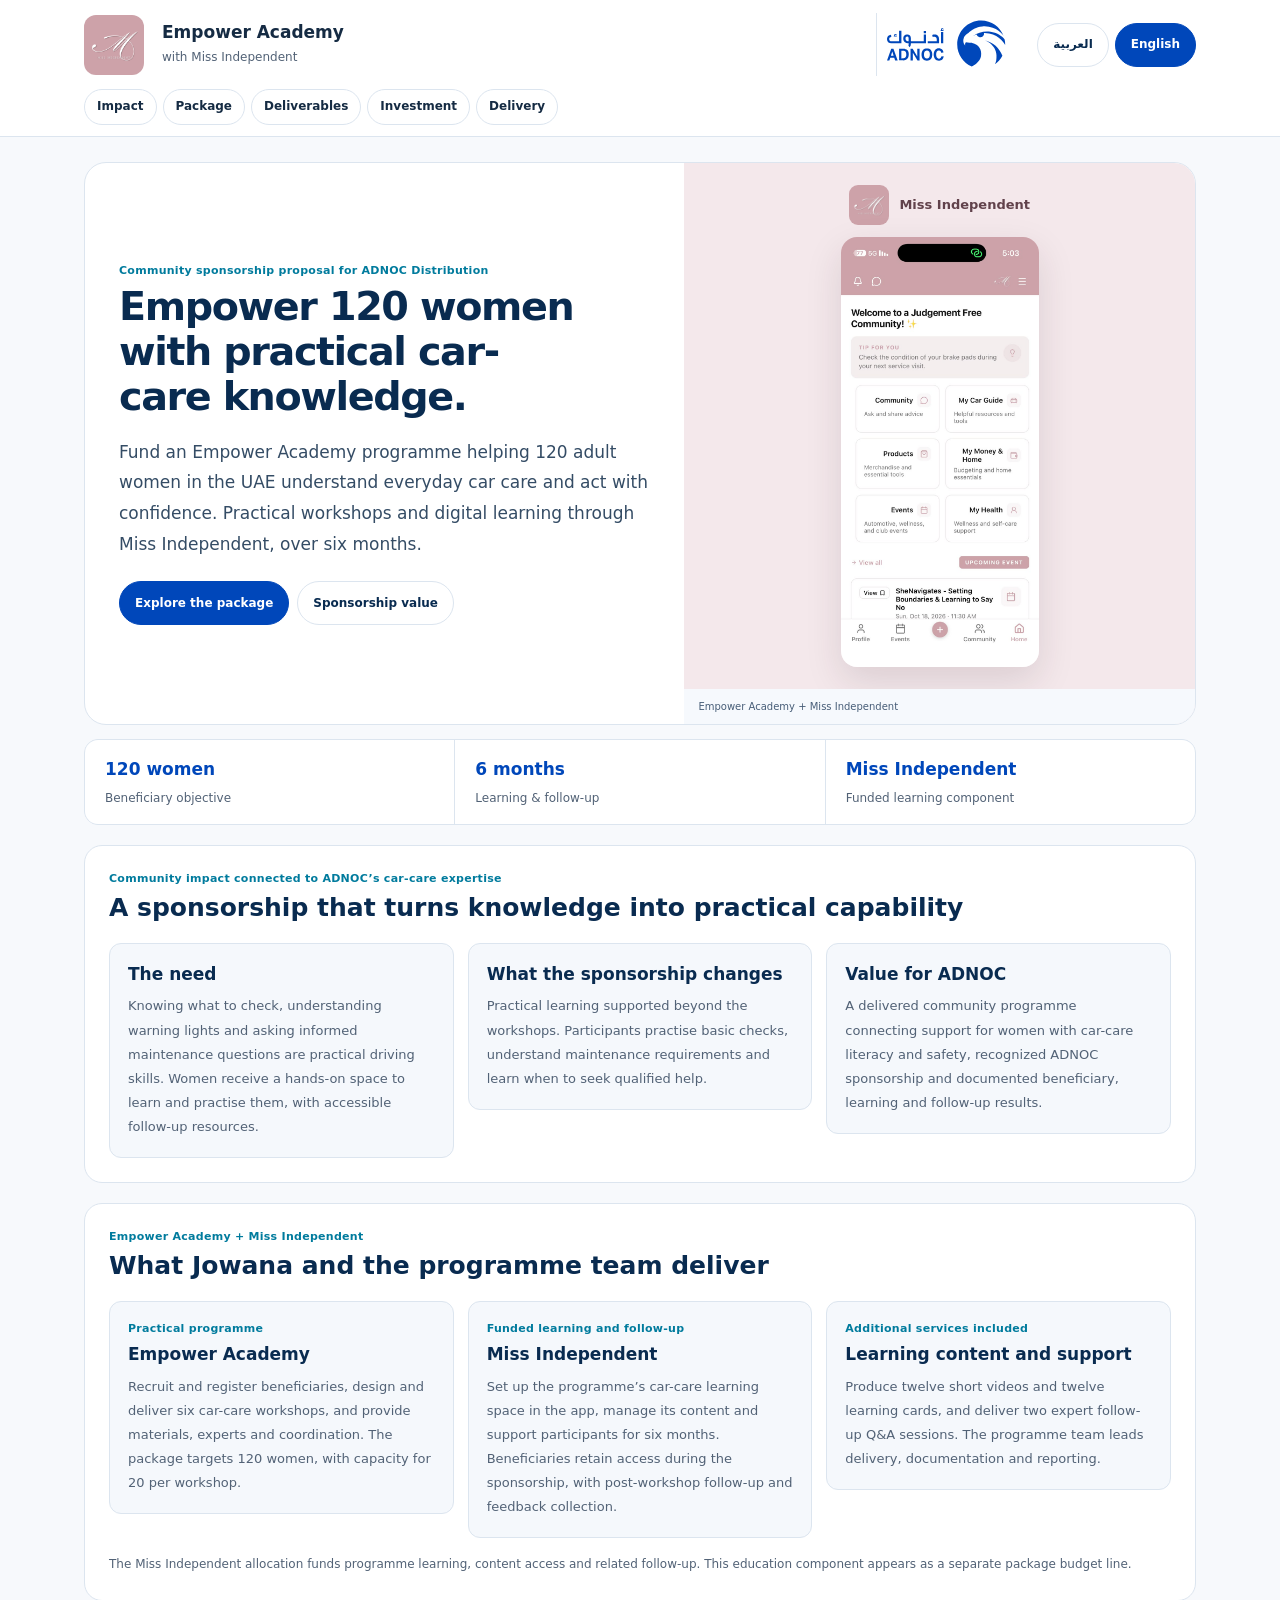
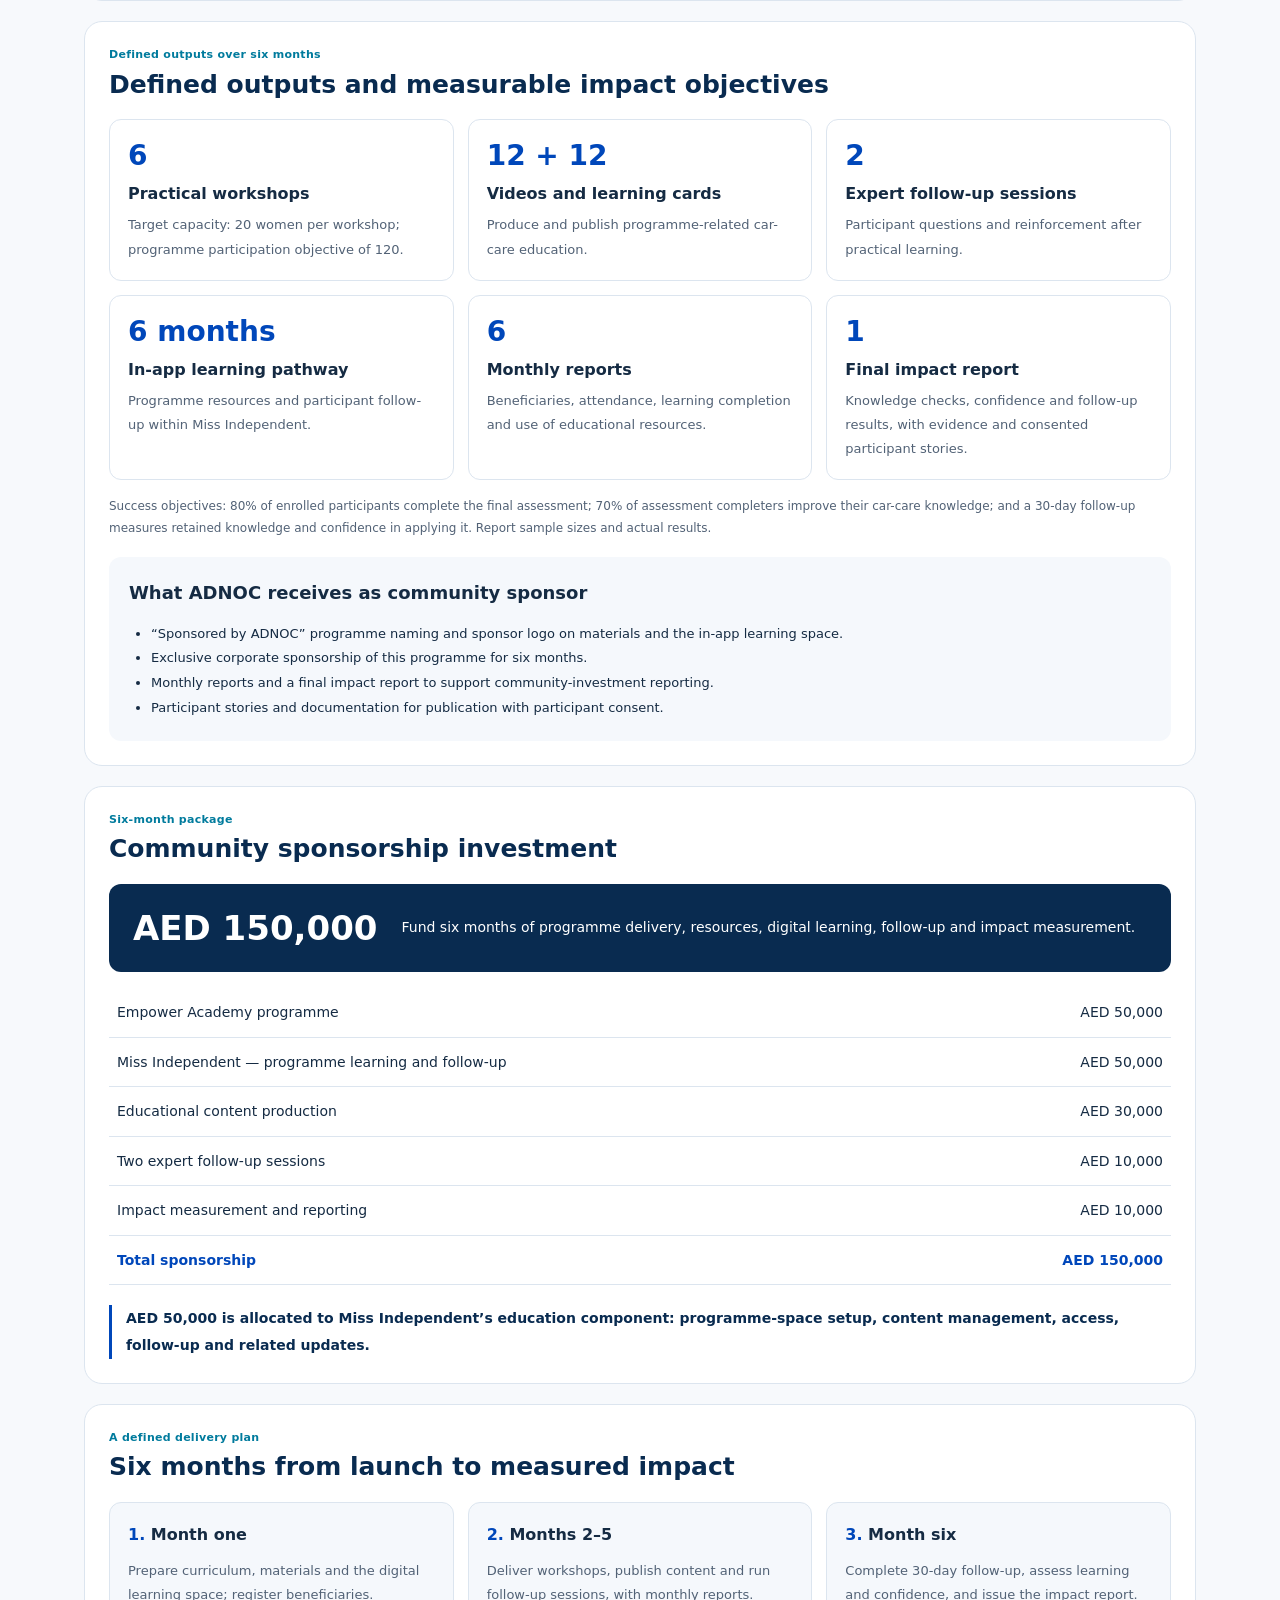
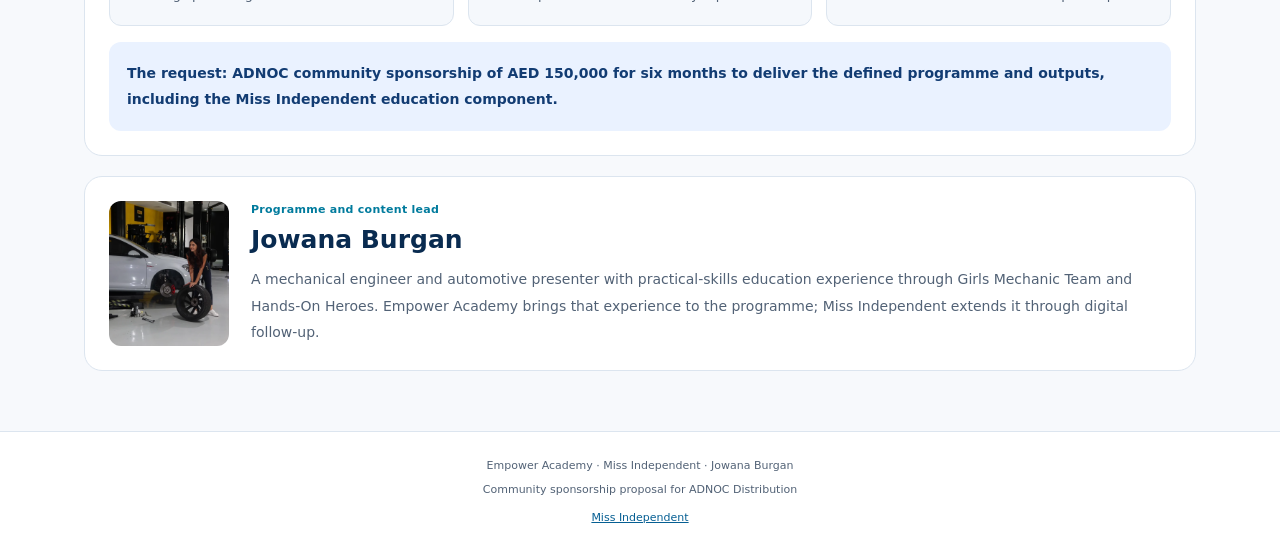
==== commit f8b57882: "Use supplied real app screenshot with Miss Independent branding" ====
--- a/adnoc/index.html
+++ b/adnoc/index.html
@@ -1 +1 @@
-<!doctype html><html lang="en" dir="ltr"><head><meta charset="utf-8"><meta name="viewport" content="width=device-width,initial-scale=1"><meta name="color-scheme" content="light"><title>Empower Academy + Miss Independent | ADNOC Community Sponsorship</title><meta name="description" content="A six-month community sponsorship for ADNOC Distribution: women’s practical car-care knowledge, workshops and digital learning through Miss Independent."><link rel="icon" href="assets/miss-independent-logo.webp" type="image/webp"><link rel="preconnect" href="https://fonts.googleapis.com"><link rel="preconnect" href="https://fonts.gstatic.com" crossorigin=""><link href="https://fonts.googleapis.com/css2?family=IBM+Plex+Sans+Arabic:wght@400;600;700&amp;display=swap" rel="stylesheet"><link rel="stylesheet" href="page.css"></head><body><a class="skip-link" href="#en-overview" data-href-ar="#overview" data-href-en="#en-overview"><span data-i18n="en">Skip to content</span><span data-i18n="ar" hidden="">الانتقال إلى المحتوى</span></a><header class="topbar"><div class="wrapper"><div class="brand-row"><img class="mi-brand-logo" src="assets/miss-independent-logo.webp" width="60" height="60" alt="Miss Independent logo"><div class="brand-copy"><strong>Empower Academy</strong><span class="brand-sub" dir="ltr">with Miss Independent</span></div><div class="logo-box"><img src="assets/adnoc-distribution-logo.svg" width="122" height="55" alt="ADNOC Distribution logo"></div><div class="actions"><button class="btn" data-lang-btn="ar" lang="ar-SA" aria-pressed="false" onclick="showLang(&#x27;ar&#x27;)">العربية</button><button class="btn primary" data-lang-btn="en" lang="en" aria-pressed="true" onclick="showLang(&#x27;en&#x27;)">English</button></div></div><nav class="nav" aria-label="Sponsorship sections"><a href="#en-value" data-href-ar="#value" data-href-en="#en-value"><span data-i18n="en">Impact</span><span data-i18n="ar" hidden="">الأثر</span></a><a href="#en-package" data-href-ar="#package" data-href-en="#en-package"><span data-i18n="en">Package</span><span data-i18n="ar" hidden="">الباقة</span></a><a href="#en-deliverables" data-href-ar="#deliverables" data-href-en="#en-deliverables"><span data-i18n="en">Deliverables</span><span data-i18n="ar" hidden="">المخرجات</span></a><a href="#en-investment" data-href-ar="#investment" data-href-en="#en-investment"><span data-i18n="en">Investment</span><span data-i18n="ar" hidden="">قيمة الرعاية</span></a><a href="#en-next" data-href-ar="#next" data-href-en="#en-next"><span data-i18n="en">Delivery</span><span data-i18n="ar" hidden="">التنفيذ</span></a></nav></div></header><main class="wrapper"><section class="lang-panel" data-lang="en" lang="en" dir="ltr"><section class="hero" id="en-overview"><div class="hero-copy"><img class="mobile-logo" src="assets/adnoc-distribution-logo.svg" alt="ADNOC Distribution" width="110" height="50"><span class="eyebrow">Community sponsorship proposal for ADNOC Distribution</span><h1>Empower 120 women with practical car-care knowledge.</h1><p class="lead">Fund an Empower Academy programme helping 120 adult women in the UAE understand everyday car care and act with confidence. Practical workshops and digital learning through Miss Independent, over six months.</p><div class="hero-actions"><a class="btn primary" href="#en-package">Explore the package</a><a class="btn" href="#en-investment">Sponsorship value</a></div></div><figure class="hero-visual app-visual"><div class="app-preview"><span class="app-preview-label" dir="ltr">Miss Independent · My Car Guide</span><img src="assets/miss-independent-app.webp" width="885" height="1920" fetchpriority="high" alt="Miss Independent app — My Car Guide"></div><figcaption>Empower Academy + Miss Independent</figcaption></figure></section><div class="decision-strip"><div><strong>120 women</strong><span>Beneficiary objective</span></div><div><strong>6 months</strong><span>Learning &amp; follow-up</span></div><div><strong>Miss Independent</strong><span>Funded learning component</span></div></div><section class="section" id="en-value"><div class="section-heading"><span class="eyebrow">Community impact connected to ADNOC’s car-care expertise</span><h2>A sponsorship that turns knowledge into practical capability</h2></div><div class="grid three"><article class="info-card"><h3>The need</h3><p>Knowing what to check, understanding warning lights and asking informed maintenance questions are practical driving skills. Women receive a hands-on space to learn and practise them, with accessible follow-up resources.</p></article><article class="info-card"><h3>What the sponsorship changes</h3><p>Practical learning supported beyond the workshops. Participants practise basic checks, understand maintenance requirements and learn when to seek qualified help.</p></article><article class="info-card"><h3>Value for ADNOC</h3><p>A delivered community programme connecting support for women with car-care literacy and safety, recognized ADNOC sponsorship and documented beneficiary, learning and follow-up results.</p></article></div></section><section class="section" id="en-package"><div class="section-heading"><span class="eyebrow">Empower Academy + Miss Independent</span><h2>What Jowana and the programme team deliver</h2></div><div class="grid three"><article class="info-card"><span class="eyebrow">Practical programme</span><h3>Empower Academy</h3><p>Recruit and register beneficiaries, design and deliver six car-care workshops, and provide materials, experts and coordination. The package targets 120 women, with capacity for 20 per workshop.</p></article><article class="info-card"><span class="eyebrow">Funded learning and follow-up</span><h3>Miss Independent</h3><p>Set up the programme’s car-care learning space in the app, manage its content and support participants for six months. Beneficiaries retain access during the sponsorship, with post-workshop follow-up and feedback collection.</p></article><article class="info-card"><span class="eyebrow">Additional services included</span><h3>Learning content and support</h3><p>Produce twelve short videos and twelve learning cards, and deliver two expert follow-up Q&amp;A sessions. The programme team leads delivery, documentation and reporting.</p></article></div><p class="note">The Miss Independent allocation funds programme learning, content access and related follow-up. This education component appears as a separate package budget line.</p></section><section class="section" id="en-deliverables"><div class="section-heading"><span class="eyebrow">Defined outputs over six months</span><h2>Defined outputs and measurable impact objectives</h2></div><div class="deliverable-grid"><article><strong class="deliverable-number" dir="ltr">6</strong><h3>Practical workshops</h3><p>Target capacity: 20 women per workshop; programme participation objective of 120.</p></article><article><strong class="deliverable-number" dir="ltr">12 + 12</strong><h3>Videos and learning cards</h3><p>Produce and publish programme-related car-care education.</p></article><article><strong class="deliverable-number" dir="ltr">2</strong><h3>Expert follow-up sessions</h3><p>Participant questions and reinforcement after practical learning.</p></article><article><strong class="deliverable-number" dir="ltr">6 months</strong><h3>In-app learning pathway</h3><p>Programme resources and participant follow-up within Miss Independent.</p></article><article><strong class="deliverable-number" dir="ltr">6</strong><h3>Monthly reports</h3><p>Beneficiaries, attendance, learning completion and use of educational resources.</p></article><article><strong class="deliverable-number" dir="ltr">1</strong><h3>Final impact report</h3><p>Knowledge checks, confidence and follow-up results, with evidence and consented participant stories.</p></article></div><p class="note">Success objectives: 80% of enrolled participants complete the final assessment; 70% of assessment completers improve their car-care knowledge; and a 30-day follow-up measures retained knowledge and confidence in applying it. Report sample sizes and actual results.</p><div class="rights-box"><h3>What ADNOC receives as community sponsor</h3><ul><li>“Sponsored by ADNOC” programme naming and sponsor logo on materials and the in-app learning space.</li><li>Exclusive corporate sponsorship of this programme for six months.</li><li>Monthly reports and a final impact report to support community-investment reporting.</li><li>Participant stories and documentation for publication with participant consent.</li></ul></div></section><section class="section" id="en-investment"><div class="section-heading"><span class="eyebrow">Six-month package</span><h2>Community sponsorship investment</h2></div><div class="investment-banner"><strong dir="ltr">AED 150,000</strong><span>Fund six months of programme delivery, resources, digital learning, follow-up and impact measurement.</span></div><div class="investment-table"><table><tbody><tr><th scope="row">Empower Academy programme</th><td dir="ltr">AED 50,000</td></tr><tr><th scope="row">Miss Independent — programme learning and follow-up</th><td dir="ltr">AED 50,000</td></tr><tr><th scope="row">Educational content production</th><td dir="ltr">AED 30,000</td></tr><tr><th scope="row">Two expert follow-up sessions</th><td dir="ltr">AED 10,000</td></tr><tr><th scope="row">Impact measurement and reporting</th><td dir="ltr">AED 10,000</td></tr><tr class="total-row"><th scope="row">Total sponsorship</th><td dir="ltr">AED 150,000</td></tr></tbody></table></div><p class="app-allocation">AED 50,000 is allocated to Miss Independent’s education component: programme-space setup, content management, access, follow-up and related updates.</p></section><section class="section" id="en-next"><div class="section-heading"><span class="eyebrow">A defined delivery plan</span><h2>Six months from launch to measured impact</h2></div><ol class="phase-list"><li><h3>Month one</h3><p>Prepare curriculum, materials and the digital learning space; register beneficiaries.</p></li><li><h3>Months 2–5</h3><p>Deliver workshops, publish content and run follow-up sessions, with monthly reports.</p></li><li><h3>Month six</h3><p>Complete 30-day follow-up, assess learning and confidence, and issue the impact report.</p></li></ol><div class="ask">The request: ADNOC community sponsorship of AED 150,000 for six months to deliver the defined programme and outputs, including the Miss Independent education component.</div></section><section class="section founder-sales"><img src="assets/jowana-workshop.webp" width="668" height="1000" loading="lazy" alt="Jowana Burgan"><div><span class="eyebrow">Programme and content lead</span><h2>Jowana Burgan</h2><p>A mechanical engineer and automotive presenter with practical-skills education experience through Girls Mechanic Team and Hands-On Heroes. Empower Academy brings that experience to the programme; Miss Independent extends it through digital follow-up.</p></div></section></section><section class="lang-panel" data-lang="ar" lang="ar-SA" dir="rtl" hidden=""><section class="hero" id="overview"><div class="hero-copy"><img class="mobile-logo" src="assets/adnoc-distribution-logo.svg" alt="ADNOC Distribution" width="110" height="50"><span class="eyebrow">عرض رعاية مجتمعية إلى ADNOC Distribution</span><h1>لنمنح 120 امرأة معرفة عملية بالسيارة.</h1><p class="lead">نطلب رعاية أدنوك لبرنامج Empower Academy لتمكين 120 امرأة بالغة في الإمارات من فهم أساسيات العناية بالسيارة والتصرف بثقة. ورش عملية ومتابعة تعليمية عبر Miss Independent، لمدة ستة أشهر.</p><div class="hero-actions"><a class="btn primary" href="#package">تفاصيل الباقة</a><a class="btn" href="#investment">قيمة الرعاية</a></div></div><figure class="hero-visual app-visual"><div class="app-preview"><span class="app-preview-label" dir="ltr">Miss Independent · قسم السيارة</span><img src="assets/miss-independent-app.webp" width="885" height="1920" fetchpriority="high" alt="Miss Independent app — My Car Guide"></div><figcaption>Empower Academy + Miss Independent</figcaption></figure></section><div class="decision-strip"><div><strong>120 امرأة</strong><span>هدف المستفيدات</span></div><div><strong>6 أشهر</strong><span>تعلم ومتابعة</span></div><div><strong>Miss Independent</strong><span>جزء تعليمي ممول</span></div></div><section class="section" id="value"><div class="section-heading"><span class="eyebrow">أثر مجتمعي يرتبط بخبرة أدنوك في خدمات السيارة</span><h2>رعاية تحول المعرفة إلى قدرة عملية</h2></div><div class="grid three"><article class="info-card"><h3>الحاجة</h3><p>معرفة ما يجب فحصه، وفهم إشارات السيارة، وطرح أسئلة الصيانة مهارات يحتاجها السائقون. يقدم البرنامج للنساء مساحة عملية لتعلمها وتجربتها، مع موارد متابعة سهلة.</p></article><article class="info-card"><h3>ما تغيره الرعاية</h3><p>تعلم عملي ودعم يستمر بعد الورش. تتدرب المشاركات على فحوص بسيطة، وفهم متطلبات الصيانة، ومعرفة متى يطلبن مساعدة مختصة.</p></article><article class="info-card"><h3>القيمة لأدنوك</h3><p>برنامج مجتمعي تتولى جوانا وفريقها تنفيذه وتوثيقه، يربط دعم النساء بمعرفة السيارة والسلامة، مع اعتراف واضح بأدنوك كراعٍ وتقرير يوثق المستفيدات والتعلم والمتابعة.</p></article></div></section><section class="section" id="package"><div class="section-heading"><span class="eyebrow">Empower Academy + Miss Independent</span><h2>ما تقدمه جوانا وفريق البرنامج مقابل الرعاية</h2></div><div class="grid three"><article class="info-card"><span class="eyebrow">البرنامج العملي</span><h3>Empower Academy</h3><p>استقطاب وتسجيل المستفيدات، وتصميم وتقديم ست ورش للعناية بالسيارة، وإعداد المواد والخبراء والتنظيم. تستهدف الباقة 120 امرأة، بسعة 20 مشاركة لكل ورشة.</p></article><article class="info-card"><span class="eyebrow">مسار تعلم ومتابعة ممول</span><h3>Miss Independent</h3><p>إعداد مساحة تعليم السيارة الخاصة بالبرنامج في التطبيق، وإدارة محتواها ومتابعة المشاركات لمدة ستة أشهر. تبقى المواد متاحة للمستفيدات خلال الرعاية، مع متابعة بعد الورشة وجمع التغذية الراجعة.</p></article><article class="info-card"><span class="eyebrow">خدمات إضافية مشمولة</span><h3>المحتوى والدعم التعليمي</h3><p>إنتاج اثني عشر فيديو قصيرًا واثنتي عشرة بطاقة معرفة، وتقديم جلستين للمتابعة والأسئلة مع مختص. يقود فريق البرنامج التنفيذ والتوثيق والتقرير.</p></article></div><p class="note">تغطي حصة Miss Independent مساحة تعلم البرنامج والمحتوى والمتابعة المرتبطة به. يظهر تمويل هذا الجزء التعليمي ضمن الباقة كبند مستقل.</p></section><section class="section" id="deliverables"><div class="section-heading"><span class="eyebrow">محددات قابلة للمتابعة خلال ستة أشهر</span><h2>مخرجات محددة، وأهداف أثر يمكن قياسها</h2></div><div class="deliverable-grid"><article><strong class="deliverable-number" dir="ltr">6</strong><h3>ورش عملية</h3><p>سعة مستهدفة: 20 مشاركة لكل ورشة؛ هدف البرنامج 120 مشاركة.</p></article><article><strong class="deliverable-number" dir="ltr">12 + 12</strong><h3>فيديو وبطاقة تعليمية</h3><p>إنتاج ونشر محتوى مرتبط بالبرنامج وبالعناية بالسيارة.</p></article><article><strong class="deliverable-number" dir="ltr">2</strong><h3>جلسات متابعة مع مختص</h3><p>أسئلة المشاركات وتثبيت التعلم بعد التجربة العملية.</p></article><article><strong class="deliverable-number" dir="ltr">6 أشهر</strong><h3>مسار تعلم داخل التطبيق</h3><p>مواد البرنامج ومتابعة المشاركات داخل Miss Independent.</p></article><article><strong class="deliverable-number" dir="ltr">6</strong><h3>تقارير شهرية</h3><p>المستفيدات والحضور وإكمال التعلم واستخدام المواد التعليمية.</p></article><article><strong class="deliverable-number" dir="ltr">1</strong><h3>تقرير أثر ختامي</h3><p>نتائج اختبارات المعرفة والثقة والمتابعة، مع الأدلة وقصص المشاركة المأذون بها.</p></article></div><p class="note">أهداف النجاح: إكمال 80% من المشاركات المتعلّمات للتقييم النهائي، وتحسن معرفة السيارة لدى 70% ممن أكملن التقييم، ومتابعة بعد 30 يومًا تقيس الاحتفاظ بالمعرفة والثقة في تطبيقها. يُعرض حجم العينة والنتائج الفعلية في التقرير.</p><div class="rights-box"><h3>ما تحصل عليه أدنوك كراعٍ مجتمعي</h3><ul><li>تسمية البرنامج «برعاية أدنوك» وشعار الراعي على المواد ومساحة التعلم داخل التطبيق.</li><li>حصرية الرعاية المؤسسية لهذا البرنامج خلال الأشهر الستة.</li><li>تقارير شهرية وتقرير أثر ختامي يمكن الاستفادة منه في توثيق الاستثمار المجتمعي.</li><li>قصص مشاركة ومواد توثيق للنشر بموافقة المشاركات.</li></ul></div></section><section class="section" id="investment"><div class="section-heading"><span class="eyebrow">باقة ستة أشهر</span><h2>قيمة الرعاية المجتمعية</h2></div><div class="investment-banner"><strong dir="ltr">AED 150,000</strong><span>تمويل البرنامج والمواد والتعلم الرقمي والمتابعة وقياس الأثر لمدة ستة أشهر.</span></div><div class="investment-table"><table><tbody><tr><th scope="row">برنامج Empower Academy</th><td dir="ltr">درهم 50,000</td></tr><tr><th scope="row">Miss Independent — مساحة التعلم ومتابعة البرنامج</th><td dir="ltr">درهم 50,000</td></tr><tr><th scope="row">إنتاج المحتوى التعليمي</th><td dir="ltr">درهم 30,000</td></tr><tr><th scope="row">جلستا المتابعة مع مختص</th><td dir="ltr">درهم 10,000</td></tr><tr><th scope="row">قياس الأثر والتقارير</th><td dir="ltr">درهم 10,000</td></tr><tr class="total-row"><th scope="row">إجمالي الرعاية</th><td dir="ltr">AED 150,000</td></tr></tbody></table></div><p class="app-allocation">50,000 درهم مخصصة للجزء التعليمي في Miss Independent: إعداد مساحة البرنامج وإدارة المحتوى والوصول والمتابعة والتحديثات المرتبطة به.</p></section><section class="section" id="next"><div class="section-heading"><span class="eyebrow">خطة تنفيذ محددة</span><h2>خطة ستة أشهر من الإطلاق إلى قياس الأثر</h2></div><ol class="phase-list"><li><h3>الشهر الأول</h3><p>تجهيز المنهج والمواد ومساحة التعلم الرقمية، وتسجيل المستفيدات.</p></li><li><h3>الأشهر 2–5</h3><p>تنفيذ الورش ونشر المحتوى وجلسات المتابعة، مع تقارير شهرية.</p></li><li><h3>الشهر السادس</h3><p>استكمال متابعة 30 يومًا وتقييم التعلم والثقة وإصدار تقرير الأثر.</p></li></ol><div class="ask">المطلوب: رعاية أدنوك المجتمعية لهذا البرنامج لمدة ستة أشهر بقيمة 150,000 درهم، لتنفيذ الباقة والمخرجات الموضحة، بما يشمل الجزء التعليمي في Miss Independent.</div></section><section class="section founder-sales"><img src="assets/jowana-workshop.webp" width="668" height="1000" loading="lazy" alt="Jowana Burgan"><div><span class="eyebrow">قيادة البرنامج والمحتوى</span><h2>جوانا برغان</h2><p>مهندسة ميكانيكية ومقدمة محتوى سيارات، وخبرة في تعليم المهارات العملية من خلال Girls Mechanic Team وHands-On Heroes. يقدم برنامج Empower Academy هذه الخبرة، ويجعل Miss Independent وسيلة المتابعة الرقمية.</p></div></section></section></main><footer class="footer"><p dir="ltr">Empower Academy · Miss Independent · Jowana Burgan</p><p><span data-i18n="en">Community sponsorship proposal for ADNOC Distribution</span><span data-i18n="ar" hidden="">عرض رعاية مجتمعية إلى ADNOC Distribution</span></p><a href="https://www.missindependentapp.com/" target="_blank" rel="noopener noreferrer">Miss Independent</a></footer><script src="page.js" defer=""></script></body></html>+<!doctype html><html lang="en" dir="ltr"><head><meta charset="utf-8"><meta name="viewport" content="width=device-width,initial-scale=1"><meta name="color-scheme" content="light"><title>Empower Academy + Miss Independent | ADNOC Community Sponsorship</title><meta name="description" content="A six-month community sponsorship for ADNOC Distribution: women’s practical car-care knowledge, workshops and digital learning through Miss Independent."><link rel="icon" href="assets/miss-independent-logo.webp" type="image/webp"><link rel="preconnect" href="https://fonts.googleapis.com"><link rel="preconnect" href="https://fonts.gstatic.com" crossorigin=""><link href="https://fonts.googleapis.com/css2?family=IBM+Plex+Sans+Arabic:wght@400;600;700&amp;display=swap" rel="stylesheet"><link rel="stylesheet" href="page.css"></head><body><a class="skip-link" href="#en-overview" data-href-ar="#overview" data-href-en="#en-overview"><span data-i18n="en">Skip to content</span><span data-i18n="ar" hidden="">الانتقال إلى المحتوى</span></a><header class="topbar"><div class="wrapper"><div class="brand-row"><img class="mi-brand-logo" src="assets/miss-independent-logo.webp" width="60" height="60" alt="Miss Independent logo"><div class="brand-copy"><strong>Empower Academy</strong><span class="brand-sub" dir="ltr">with Miss Independent</span></div><div class="logo-box"><img src="assets/adnoc-distribution-logo.svg" width="122" height="55" alt="ADNOC Distribution logo"></div><div class="actions"><button class="btn" data-lang-btn="ar" lang="ar-SA" aria-pressed="false" onclick="showLang(&#x27;ar&#x27;)">العربية</button><button class="btn primary" data-lang-btn="en" lang="en" aria-pressed="true" onclick="showLang(&#x27;en&#x27;)">English</button></div></div><nav class="nav" aria-label="Sponsorship sections"><a href="#en-value" data-href-ar="#value" data-href-en="#en-value"><span data-i18n="en">Impact</span><span data-i18n="ar" hidden="">الأثر</span></a><a href="#en-package" data-href-ar="#package" data-href-en="#en-package"><span data-i18n="en">Package</span><span data-i18n="ar" hidden="">الباقة</span></a><a href="#en-deliverables" data-href-ar="#deliverables" data-href-en="#en-deliverables"><span data-i18n="en">Deliverables</span><span data-i18n="ar" hidden="">المخرجات</span></a><a href="#en-investment" data-href-ar="#investment" data-href-en="#en-investment"><span data-i18n="en">Investment</span><span data-i18n="ar" hidden="">قيمة الرعاية</span></a><a href="#en-next" data-href-ar="#next" data-href-en="#en-next"><span data-i18n="en">Delivery</span><span data-i18n="ar" hidden="">التنفيذ</span></a></nav></div></header><main class="wrapper"><section class="lang-panel" data-lang="en" lang="en" dir="ltr"><section class="hero" id="en-overview"><div class="hero-copy"><img class="mobile-logo" src="assets/adnoc-distribution-logo.svg" alt="ADNOC Distribution" width="110" height="50"><span class="eyebrow">Community sponsorship proposal for ADNOC Distribution</span><h1>Empower 120 women with practical car-care knowledge.</h1><p class="lead">Fund an Empower Academy programme helping 120 adult women in the UAE understand everyday car care and act with confidence. Practical workshops and digital learning through Miss Independent, over six months.</p><div class="hero-actions"><a class="btn primary" href="#en-package">Explore the package</a><a class="btn" href="#en-investment">Sponsorship value</a></div></div><figure class="hero-visual app-visual"><div class="app-preview"><div class="app-preview-brand" dir="ltr"><img src="assets/miss-independent-logo.webp" alt="Miss Independent logo" width="40" height="40"><span dir="ltr">Miss Independent</span></div><img src="assets/miss-independent-home-real.webp" width="736" height="1600" fetchpriority="high" alt="Actual Miss Independent app home screen"></div><figcaption>Empower Academy + Miss Independent</figcaption></figure></section><div class="decision-strip"><div><strong>120 women</strong><span>Beneficiary objective</span></div><div><strong>6 months</strong><span>Learning &amp; follow-up</span></div><div><strong>Miss Independent</strong><span>Funded learning component</span></div></div><section class="section" id="en-value"><div class="section-heading"><span class="eyebrow">Community impact connected to ADNOC’s car-care expertise</span><h2>A sponsorship that turns knowledge into practical capability</h2></div><div class="grid three"><article class="info-card"><h3>The need</h3><p>Knowing what to check, understanding warning lights and asking informed maintenance questions are practical driving skills. Women receive a hands-on space to learn and practise them, with accessible follow-up resources.</p></article><article class="info-card"><h3>What the sponsorship changes</h3><p>Practical learning supported beyond the workshops. Participants practise basic checks, understand maintenance requirements and learn when to seek qualified help.</p></article><article class="info-card"><h3>Value for ADNOC</h3><p>A delivered community programme connecting support for women with car-care literacy and safety, recognized ADNOC sponsorship and documented beneficiary, learning and follow-up results.</p></article></div></section><section class="section" id="en-package"><div class="section-heading"><span class="eyebrow">Empower Academy + Miss Independent</span><h2>What Jowana and the programme team deliver</h2></div><div class="grid three"><article class="info-card"><span class="eyebrow">Practical programme</span><h3>Empower Academy</h3><p>Recruit and register beneficiaries, design and deliver six car-care workshops, and provide materials, experts and coordination. The package targets 120 women, with capacity for 20 per workshop.</p></article><article class="info-card"><span class="eyebrow">Funded learning and follow-up</span><h3>Miss Independent</h3><p>Set up the programme’s car-care learning space in the app, manage its content and support participants for six months. Beneficiaries retain access during the sponsorship, with post-workshop follow-up and feedback collection.</p></article><article class="info-card"><span class="eyebrow">Additional services included</span><h3>Learning content and support</h3><p>Produce twelve short videos and twelve learning cards, and deliver two expert follow-up Q&amp;A sessions. The programme team leads delivery, documentation and reporting.</p></article></div><p class="note">The Miss Independent allocation funds programme learning, content access and related follow-up. This education component appears as a separate package budget line.</p></section><section class="section" id="en-deliverables"><div class="section-heading"><span class="eyebrow">Defined outputs over six months</span><h2>Defined outputs and measurable impact objectives</h2></div><div class="deliverable-grid"><article><strong class="deliverable-number" dir="ltr">6</strong><h3>Practical workshops</h3><p>Target capacity: 20 women per workshop; programme participation objective of 120.</p></article><article><strong class="deliverable-number" dir="ltr">12 + 12</strong><h3>Videos and learning cards</h3><p>Produce and publish programme-related car-care education.</p></article><article><strong class="deliverable-number" dir="ltr">2</strong><h3>Expert follow-up sessions</h3><p>Participant questions and reinforcement after practical learning.</p></article><article><strong class="deliverable-number" dir="ltr">6 months</strong><h3>In-app learning pathway</h3><p>Programme resources and participant follow-up within Miss Independent.</p></article><article><strong class="deliverable-number" dir="ltr">6</strong><h3>Monthly reports</h3><p>Beneficiaries, attendance, learning completion and use of educational resources.</p></article><article><strong class="deliverable-number" dir="ltr">1</strong><h3>Final impact report</h3><p>Knowledge checks, confidence and follow-up results, with evidence and consented participant stories.</p></article></div><p class="note">Success objectives: 80% of enrolled participants complete the final assessment; 70% of assessment completers improve their car-care knowledge; and a 30-day follow-up measures retained knowledge and confidence in applying it. Report sample sizes and actual results.</p><div class="rights-box"><h3>What ADNOC receives as community sponsor</h3><ul><li>“Sponsored by ADNOC” programme naming and sponsor logo on materials and the in-app learning space.</li><li>Exclusive corporate sponsorship of this programme for six months.</li><li>Monthly reports and a final impact report to support community-investment reporting.</li><li>Participant stories and documentation for publication with participant consent.</li></ul></div></section><section class="section" id="en-investment"><div class="section-heading"><span class="eyebrow">Six-month package</span><h2>Community sponsorship investment</h2></div><div class="investment-banner"><strong dir="ltr">AED 150,000</strong><span>Fund six months of programme delivery, resources, digital learning, follow-up and impact measurement.</span></div><div class="investment-table"><table><tbody><tr><th scope="row">Empower Academy programme</th><td dir="ltr">AED 50,000</td></tr><tr><th scope="row">Miss Independent — programme learning and follow-up</th><td dir="ltr">AED 50,000</td></tr><tr><th scope="row">Educational content production</th><td dir="ltr">AED 30,000</td></tr><tr><th scope="row">Two expert follow-up sessions</th><td dir="ltr">AED 10,000</td></tr><tr><th scope="row">Impact measurement and reporting</th><td dir="ltr">AED 10,000</td></tr><tr class="total-row"><th scope="row">Total sponsorship</th><td dir="ltr">AED 150,000</td></tr></tbody></table></div><p class="app-allocation">AED 50,000 is allocated to Miss Independent’s education component: programme-space setup, content management, access, follow-up and related updates.</p></section><section class="section" id="en-next"><div class="section-heading"><span class="eyebrow">A defined delivery plan</span><h2>Six months from launch to measured impact</h2></div><ol class="phase-list"><li><h3>Month one</h3><p>Prepare curriculum, materials and the digital learning space; register beneficiaries.</p></li><li><h3>Months 2–5</h3><p>Deliver workshops, publish content and run follow-up sessions, with monthly reports.</p></li><li><h3>Month six</h3><p>Complete 30-day follow-up, assess learning and confidence, and issue the impact report.</p></li></ol><div class="ask">The request: ADNOC community sponsorship of AED 150,000 for six months to deliver the defined programme and outputs, including the Miss Independent education component.</div></section><section class="section founder-sales"><img src="assets/jowana-workshop.webp" width="668" height="1000" loading="lazy" alt="Jowana Burgan"><div><span class="eyebrow">Programme and content lead</span><h2>Jowana Burgan</h2><p>A mechanical engineer and automotive presenter with practical-skills education experience through Girls Mechanic Team and Hands-On Heroes. Empower Academy brings that experience to the programme; Miss Independent extends it through digital follow-up.</p></div></section></section><section class="lang-panel" data-lang="ar" lang="ar-SA" dir="rtl" hidden=""><section class="hero" id="overview"><div class="hero-copy"><img class="mobile-logo" src="assets/adnoc-distribution-logo.svg" alt="ADNOC Distribution" width="110" height="50"><span class="eyebrow">عرض رعاية مجتمعية إلى ADNOC Distribution</span><h1>لنمنح 120 امرأة معرفة عملية بالسيارة.</h1><p class="lead">نطلب رعاية أدنوك لبرنامج Empower Academy لتمكين 120 امرأة بالغة في الإمارات من فهم أساسيات العناية بالسيارة والتصرف بثقة. ورش عملية ومتابعة تعليمية عبر Miss Independent، لمدة ستة أشهر.</p><div class="hero-actions"><a class="btn primary" href="#package">تفاصيل الباقة</a><a class="btn" href="#investment">قيمة الرعاية</a></div></div><figure class="hero-visual app-visual"><div class="app-preview"><div class="app-preview-brand" dir="ltr"><img src="assets/miss-independent-logo.webp" alt="Miss Independent logo" width="40" height="40"><span dir="ltr">Miss Independent</span></div><img src="assets/miss-independent-home-real.webp" width="736" height="1600" fetchpriority="high" alt="الشاشة الرئيسية الفعلية لتطبيق Miss Independent"></div><figcaption>Empower Academy + Miss Independent</figcaption></figure></section><div class="decision-strip"><div><strong>120 امرأة</strong><span>هدف المستفيدات</span></div><div><strong>6 أشهر</strong><span>تعلم ومتابعة</span></div><div><strong>Miss Independent</strong><span>جزء تعليمي ممول</span></div></div><section class="section" id="value"><div class="section-heading"><span class="eyebrow">أثر مجتمعي يرتبط بخبرة أدنوك في خدمات السيارة</span><h2>رعاية تحول المعرفة إلى قدرة عملية</h2></div><div class="grid three"><article class="info-card"><h3>الحاجة</h3><p>معرفة ما يجب فحصه، وفهم إشارات السيارة، وطرح أسئلة الصيانة مهارات يحتاجها السائقون. يقدم البرنامج للنساء مساحة عملية لتعلمها وتجربتها، مع موارد متابعة سهلة.</p></article><article class="info-card"><h3>ما تغيره الرعاية</h3><p>تعلم عملي ودعم يستمر بعد الورش. تتدرب المشاركات على فحوص بسيطة، وفهم متطلبات الصيانة، ومعرفة متى يطلبن مساعدة مختصة.</p></article><article class="info-card"><h3>القيمة لأدنوك</h3><p>برنامج مجتمعي تتولى جوانا وفريقها تنفيذه وتوثيقه، يربط دعم النساء بمعرفة السيارة والسلامة، مع اعتراف واضح بأدنوك كراعٍ وتقرير يوثق المستفيدات والتعلم والمتابعة.</p></article></div></section><section class="section" id="package"><div class="section-heading"><span class="eyebrow">Empower Academy + Miss Independent</span><h2>ما تقدمه جوانا وفريق البرنامج مقابل الرعاية</h2></div><div class="grid three"><article class="info-card"><span class="eyebrow">البرنامج العملي</span><h3>Empower Academy</h3><p>استقطاب وتسجيل المستفيدات، وتصميم وتقديم ست ورش للعناية بالسيارة، وإعداد المواد والخبراء والتنظيم. تستهدف الباقة 120 امرأة، بسعة 20 مشاركة لكل ورشة.</p></article><article class="info-card"><span class="eyebrow">مسار تعلم ومتابعة ممول</span><h3>Miss Independent</h3><p>إعداد مساحة تعليم السيارة الخاصة بالبرنامج في التطبيق، وإدارة محتواها ومتابعة المشاركات لمدة ستة أشهر. تبقى المواد متاحة للمستفيدات خلال الرعاية، مع متابعة بعد الورشة وجمع التغذية الراجعة.</p></article><article class="info-card"><span class="eyebrow">خدمات إضافية مشمولة</span><h3>المحتوى والدعم التعليمي</h3><p>إنتاج اثني عشر فيديو قصيرًا واثنتي عشرة بطاقة معرفة، وتقديم جلستين للمتابعة والأسئلة مع مختص. يقود فريق البرنامج التنفيذ والتوثيق والتقرير.</p></article></div><p class="note">تغطي حصة Miss Independent مساحة تعلم البرنامج والمحتوى والمتابعة المرتبطة به. يظهر تمويل هذا الجزء التعليمي ضمن الباقة كبند مستقل.</p></section><section class="section" id="deliverables"><div class="section-heading"><span class="eyebrow">محددات قابلة للمتابعة خلال ستة أشهر</span><h2>مخرجات محددة، وأهداف أثر يمكن قياسها</h2></div><div class="deliverable-grid"><article><strong class="deliverable-number" dir="ltr">6</strong><h3>ورش عملية</h3><p>سعة مستهدفة: 20 مشاركة لكل ورشة؛ هدف البرنامج 120 مشاركة.</p></article><article><strong class="deliverable-number" dir="ltr">12 + 12</strong><h3>فيديو وبطاقة تعليمية</h3><p>إنتاج ونشر محتوى مرتبط بالبرنامج وبالعناية بالسيارة.</p></article><article><strong class="deliverable-number" dir="ltr">2</strong><h3>جلسات متابعة مع مختص</h3><p>أسئلة المشاركات وتثبيت التعلم بعد التجربة العملية.</p></article><article><strong class="deliverable-number" dir="ltr">6 أشهر</strong><h3>مسار تعلم داخل التطبيق</h3><p>مواد البرنامج ومتابعة المشاركات داخل Miss Independent.</p></article><article><strong class="deliverable-number" dir="ltr">6</strong><h3>تقارير شهرية</h3><p>المستفيدات والحضور وإكمال التعلم واستخدام المواد التعليمية.</p></article><article><strong class="deliverable-number" dir="ltr">1</strong><h3>تقرير أثر ختامي</h3><p>نتائج اختبارات المعرفة والثقة والمتابعة، مع الأدلة وقصص المشاركة المأذون بها.</p></article></div><p class="note">أهداف النجاح: إكمال 80% من المشاركات المتعلّمات للتقييم النهائي، وتحسن معرفة السيارة لدى 70% ممن أكملن التقييم، ومتابعة بعد 30 يومًا تقيس الاحتفاظ بالمعرفة والثقة في تطبيقها. يُعرض حجم العينة والنتائج الفعلية في التقرير.</p><div class="rights-box"><h3>ما تحصل عليه أدنوك كراعٍ مجتمعي</h3><ul><li>تسمية البرنامج «برعاية أدنوك» وشعار الراعي على المواد ومساحة التعلم داخل التطبيق.</li><li>حصرية الرعاية المؤسسية لهذا البرنامج خلال الأشهر الستة.</li><li>تقارير شهرية وتقرير أثر ختامي يمكن الاستفادة منه في توثيق الاستثمار المجتمعي.</li><li>قصص مشاركة ومواد توثيق للنشر بموافقة المشاركات.</li></ul></div></section><section class="section" id="investment"><div class="section-heading"><span class="eyebrow">باقة ستة أشهر</span><h2>قيمة الرعاية المجتمعية</h2></div><div class="investment-banner"><strong dir="ltr">AED 150,000</strong><span>تمويل البرنامج والمواد والتعلم الرقمي والمتابعة وقياس الأثر لمدة ستة أشهر.</span></div><div class="investment-table"><table><tbody><tr><th scope="row">برنامج Empower Academy</th><td dir="ltr">درهم 50,000</td></tr><tr><th scope="row">Miss Independent — مساحة التعلم ومتابعة البرنامج</th><td dir="ltr">درهم 50,000</td></tr><tr><th scope="row">إنتاج المحتوى التعليمي</th><td dir="ltr">درهم 30,000</td></tr><tr><th scope="row">جلستا المتابعة مع مختص</th><td dir="ltr">درهم 10,000</td></tr><tr><th scope="row">قياس الأثر والتقارير</th><td dir="ltr">درهم 10,000</td></tr><tr class="total-row"><th scope="row">إجمالي الرعاية</th><td dir="ltr">AED 150,000</td></tr></tbody></table></div><p class="app-allocation">50,000 درهم مخصصة للجزء التعليمي في Miss Independent: إعداد مساحة البرنامج وإدارة المحتوى والوصول والمتابعة والتحديثات المرتبطة به.</p></section><section class="section" id="next"><div class="section-heading"><span class="eyebrow">خطة تنفيذ محددة</span><h2>خطة ستة أشهر من الإطلاق إلى قياس الأثر</h2></div><ol class="phase-list"><li><h3>الشهر الأول</h3><p>تجهيز المنهج والمواد ومساحة التعلم الرقمية، وتسجيل المستفيدات.</p></li><li><h3>الأشهر 2–5</h3><p>تنفيذ الورش ونشر المحتوى وجلسات المتابعة، مع تقارير شهرية.</p></li><li><h3>الشهر السادس</h3><p>استكمال متابعة 30 يومًا وتقييم التعلم والثقة وإصدار تقرير الأثر.</p></li></ol><div class="ask">المطلوب: رعاية أدنوك المجتمعية لهذا البرنامج لمدة ستة أشهر بقيمة 150,000 درهم، لتنفيذ الباقة والمخرجات الموضحة، بما يشمل الجزء التعليمي في Miss Independent.</div></section><section class="section founder-sales"><img src="assets/jowana-workshop.webp" width="668" height="1000" loading="lazy" alt="Jowana Burgan"><div><span class="eyebrow">قيادة البرنامج والمحتوى</span><h2>جوانا برغان</h2><p>مهندسة ميكانيكية ومقدمة محتوى سيارات، وخبرة في تعليم المهارات العملية من خلال Girls Mechanic Team وHands-On Heroes. يقدم برنامج Empower Academy هذه الخبرة، ويجعل Miss Independent وسيلة المتابعة الرقمية.</p></div></section></section></main><footer class="footer"><p dir="ltr">Empower Academy · Miss Independent · Jowana Burgan</p><p><span data-i18n="en">Community sponsorship proposal for ADNOC Distribution</span><span data-i18n="ar" hidden="">عرض رعاية مجتمعية إلى ADNOC Distribution</span></p><a href="https://www.missindependentapp.com/" target="_blank" rel="noopener noreferrer">Miss Independent</a></footer><script src="page.js" defer=""></script></body></html>
--- a/adnoc/page.css
+++ b/adnoc/page.css
@@ -1,5 +1,7 @@
-:root{--navy:#092b50;--blue:#0047ba;--cyan:#007b9d;--ink:#152b43;--muted:#526276;--line:#dce5ef;--soft:#f5f8fc;--ease-out:cubic-bezier(.23,1,.32,1)}*{box-sizing:border-box}html{scroll-behavior:auto}body{margin:0;font:15px/1.75 system-ui,-apple-system,'Segoe UI',sans-serif;background:#f7f9fc;color:var(--ink)}html[dir=rtl] body{font-family:'IBM Plex Sans Arabic',Tahoma,sans-serif}[hidden]{display:none!important}img{max-width:100%;display:block}button{font:inherit}a{color:inherit;text-decoration:none}button,a,summary{touch-action:manipulation;-webkit-tap-highlight-color:transparent}a:focus-visible,button:focus-visible,summary:focus-visible{outline:3px solid #007b9d;outline-offset:4px}h1,h2,h3,p{margin:0}h1,h2,h3{text-wrap:balance}p+ p{margin-top:14px}.wrapper{width:min(1160px,100%);margin:auto;padding-inline:24px}.topbar{position:sticky;top:0;z-index:100;background:#fff;border-bottom:1px solid var(--line)}.brand-row{display:flex;align-items:center;gap:18px;padding-block:13px}.brand-copy{flex:1;min-width:0}.brand-copy strong{display:block;font-size:17px;line-height:1.35}.eyebrow{display:block;color:var(--cyan);font-weight:700;font-size:11px;line-height:1.6;letter-spacing:.025em;margin-bottom:5px}.back-link{font-size:12px;white-space:nowrap;color:#455970;text-decoration:underline;text-underline-offset:4px}.logo-box{background:#fff;padding:4px 10px;border-inline-start:1px solid var(--line)}.logo-box img{width:122px;height:55px;object-fit:contain}.actions{display:flex;gap:6px}.btn{display:inline-flex;align-items:center;justify-content:center;min-height:44px;border:1px solid var(--line);background:#fff;color:var(--navy);border-radius:999px;padding:9px 15px;font-size:12px;font-weight:700;cursor:pointer;transition:background-color 160ms ease,color 160ms ease,border-color 160ms ease,transform 160ms var(--ease-out)}.btn.primary{background:var(--blue);border-color:var(--blue);color:#fff}.nav{display:flex;gap:6px;overflow:auto;scrollbar-width:none;padding-bottom:11px}.nav::-webkit-scrollbar{display:none}.nav a{flex-shrink:0;min-height:36px;border:1px solid var(--line);border-radius:999px;padding:6px 12px;font-size:12px;font-weight:600}.skip-link{position:fixed;inset-block-start:7px;inset-inline-start:12px;z-index:500;background:var(--navy);color:#fff;padding:10px 16px;border-radius:8px;transform:translateY(-170%)}.skip-link:focus{transform:none}main{padding-top:25px;padding-bottom:40px}.hero{display:grid;grid-template-columns:1.08fr .92fr;background:#fff;border:1px solid var(--line);border-radius:22px;overflow:hidden;scroll-margin-top:150px}.hero-copy{padding:34px}.hero h1{font-size:clamp(30px,3.1vw,43px);line-height:1.13;letter-spacing:-.035em;margin-bottom:18px;max-width:20ch;color:var(--navy)}.lead{font-size:17px;line-height:1.8;color:#344c65}.scope-note{font-size:12px;line-height:1.8;border-inline-start:3px solid var(--cyan);padding-inline-start:12px;margin-top:17px;color:var(--muted)}.hero-actions{display:flex;gap:8px;flex-wrap:wrap;margin-top:22px}.review-note{font-size:11px;color:var(--muted);margin-top:16px}.hero-visual{margin:0;display:flex;flex-direction:column;background:#edf3fb}.hero-visual img{width:100%;height:100%;max-height:490px;object-fit:cover;object-position:center 38%;flex:1}.hero-visual figcaption{font-size:10px;color:#475d77;padding:9px 14px;background:#f6f9fd;line-height:1.7}.source-link{color:#065f93;text-decoration:underline;text-underline-offset:3px;overflow-wrap:anywhere}.decision-strip{display:grid;grid-template-columns:repeat(3,minmax(0,1fr));gap:1px;background:var(--line);border:1px solid var(--line);border-radius:14px;overflow:hidden;margin-top:14px}.decision-strip div{background:#fff;padding:15px 20px}.decision-strip strong{display:block;font-size:17px;color:var(--blue)}.decision-strip span{display:block;font-size:12px;color:var(--muted);margin-top:3px}.section{background:#fff;border:1px solid var(--line);border-radius:18px;padding:24px;margin-block:20px;scroll-margin-top:150px}.section-heading{margin-bottom:18px}.section h2{font-size:25px;line-height:1.3;color:var(--navy)}.grid{display:grid;gap:14px;align-items:start}.grid.three{grid-template-columns:repeat(3,minmax(0,1fr))}.grid.two{grid-template-columns:repeat(2,minmax(0,1fr))}.info-card{border:1px solid var(--line);border-radius:12px;padding:18px;background:var(--soft);min-width:0}.info-card h3{font-size:17px;line-height:1.45;margin-bottom:8px;color:var(--navy)}.info-card p{font-size:13px;line-height:1.85;color:var(--muted)}.info-card b{color:var(--ink)}.info-card .source-link{font-size:12px}.note{font-size:12px;color:var(--muted);line-height:1.8;margin-top:16px}.programme-banner{background:var(--navy);color:#fff;border-radius:14px;padding:22px;margin-bottom:14px}.programme-banner h3{font-size:21px;line-height:1.5;margin-bottom:8px}.programme-banner p{font-size:14px;color:#e1eaf6;line-height:1.9}.topic-list{display:grid;grid-template-columns:1fr 1fr;gap:10px 26px;padding-inline-start:22px;margin-block:18px;font-size:13px;color:#455970}.phase-list{list-style:decimal inside;display:grid;grid-template-columns:repeat(3,minmax(0,1fr));gap:14px;padding:0;margin:0}.phase-list li{background:var(--soft);border:1px solid var(--line);border-radius:12px;padding:18px;min-width:0}.phase-list li::marker{font-size:16px;font-weight:700;color:var(--blue)}.phase-list h3{display:inline;font-size:16px;line-height:1.6}.phase-list p{font-size:13px;color:var(--muted);line-height:1.85;margin-top:10px}.budget-note{margin-top:16px;padding:16px;border:1px solid var(--line);border-radius:12px;font-size:13px;background:#f8fbff;color:#455970}.ask{padding:18px;background:#eaf2ff;color:#123c73;border-radius:12px;margin-top:16px;font-weight:600;font-size:14px;line-height:1.9}.disclosure{background:#fff;border:1px solid var(--line);border-radius:14px;margin-block:14px;overflow:hidden;scroll-margin-top:150px}.disclosure>summary{list-style:none;cursor:pointer;padding:18px 22px;display:flex;align-items:center;justify-content:space-between;gap:16px;min-height:68px}.disclosure>summary::-webkit-details-marker{display:none}.disclosure>summary strong{display:block;font-size:17px;line-height:1.55}.summary-hint{display:block;font-size:12px;color:var(--muted);margin-top:3px}.plus{font:400 25px/1 system-ui;color:var(--cyan);flex-shrink:0}.disclosure[open] .plus{font-size:0}.disclosure[open] .plus:after{content:'−';font:400 25px/1 system-ui}.disclosure[open]>summary{border-bottom:1px solid var(--line)}.detail-body{padding:22px;font-size:14px;line-height:1.9}.detail-body p+p{margin-top:12px}.founder-layout{display:grid;grid-template-columns:215px 1fr;gap:24px}.founder-layout figure{margin:0}.founder-layout img{width:100%;height:300px;object-fit:cover;border-radius:12px}.founder-layout h3{font-size:22px;margin-bottom:12px}.founder-layout figcaption,.archive-photo figcaption{font-size:11px;line-height:1.75;color:var(--muted);margin-top:8px}.archive-photo{margin:20px 0 0}.archive-photo img{width:100%;max-height:360px;object-fit:cover;border-radius:12px}.alignment-list{display:grid;grid-template-columns:1fr 1fr;gap:12px}.alignment-list article{border:1px solid var(--line);border-radius:10px;padding:15px}.alignment-list h3{font-size:15px}.alignment-list p{font-size:13px;color:var(--muted);margin-block:6px}.alignment-list a{font-size:12px}.source-list{display:grid;grid-template-columns:1fr 1fr;gap:10px;margin-top:16px}.source-list div{padding:12px;background:var(--soft);border-radius:9px;font-size:12px;direction:ltr;text-align:start}.footer{border-top:1px solid var(--line);background:#fff;padding:24px;text-align:center;font-size:11px;color:var(--muted);line-height:1.8}.footer p+p{margin-top:4px}.footer>a{display:inline-block;margin-top:8px;color:#065f93;text-decoration:underline}@media(hover:hover) and (pointer:fine){.btn:hover{border-color:#6e91c1;background:#edf4ff}.btn.primary:hover{background:#083d98;color:#fff}.nav a:hover,.disclosure>summary:hover{background:#f2f6fc}body[data-input=pointer] .btn:active{transform:scale(.97)}}@media(max-width:960px){.back-link{display:none}.hero{grid-template-columns:1fr 1fr}.hero-copy{padding:24px}.hero-visual img{max-height:none}.grid.three,.phase-list{grid-template-columns:1fr}.grid.two{grid-template-columns:1fr 1fr}.brand-copy strong{font-size:15px}.brand-row{gap:10px}.logo-box{padding-inline:7px}.logo-box img{width:105px;height:48px}.section{padding:22px}.section h2{font-size:23px}}@media(max-width:700px){.wrapper{padding-inline:14px}.hero{grid-template-columns:1fr}.hero h1{font-size:33px;max-width:none}.hero-visual img{height:280px;max-height:280px;object-position:center 40%}.lead{font-size:16px}.decision-strip{grid-template-columns:1fr}.decision-strip div{padding:10px 16px}.decision-strip strong{font-size:15px}.decision-strip span{font-size:11px}.decision-strip strong,.decision-strip span{display:inline}.decision-strip span{margin-inline-start:10px}.grid.two,.topic-list,.alignment-list,.source-list{grid-template-columns:1fr}.logo-box{display:none}.brand-row{gap:8px;padding-block:12px}.brand-copy .eyebrow{font-size:9px}.brand-copy strong{font-size:14px}.actions{gap:4px}.btn{padding:8px 11px;font-size:11px}.nav a{font-size:11px;padding:6px 10px}.section{padding:18px;scroll-margin-top:125px}.section h2{font-size:22px}.info-card{padding:16px}.hero,.disclosure{scroll-margin-top:125px}.disclosure>summary,.detail-body{padding:18px}.disclosure>summary strong{font-size:16px}.summary-hint{font-size:11px}.founder-layout{grid-template-columns:1fr}.founder-layout img{max-width:260px;margin:auto}.founder-layout h3{font-size:20px}}@media(max-width:360px){.brand-copy strong{font-size:12px}.brand-copy .eyebrow{font-size:8px}.hero-copy{padding:20px}.hero h1{font-size:29px}.actions .btn{padding-inline:9px}}@media(prefers-reduced-motion:reduce){*,*::before,*::after{animation:none!important;transition:none!important;scroll-behavior:auto!important}body[data-input=pointer] .btn:active{transform:none}}@media print{.topbar,.skip-link,.hero-actions{display:none!important}body{background:#fff}.wrapper{width:100%;padding:0}.hero,.section,.disclosure{box-shadow:none;border-color:#ccd5df;break-inside:auto}.info-card,.phase-list li{break-inside:avoid}.hero h1{font-size:31px}.grid.three,.phase-list{grid-template-columns:repeat(3,1fr)}.grid.two{grid-template-columns:1fr 1fr}.hero-visual img{max-height:360px}.disclosure>summary{break-after:avoid}.footer{font-size:10px}}
+:root{--navy:#092b50;--blue:#0047ba;--cyan:#007b9d;--ink:#152b43;--muted:#526276;--line:#dce5ef;--soft:#f5f8fc;--ease-out:cubic-bezier(.23,1,.32,1)}*{box-sizing:border-box}html{scroll-behavior:auto}body{margin:0;font:15px/1.75 system-ui,-apple-system,'Segoe UI',sans-serif;background:#f7f9fc;color:var(--ink)}html[dir=rtl] body{font-family:'IBM Plex Sans Arabic',Tahoma,sans-serif}[hidden]{display:none!important}img{max-width:100%;display:block}button{font:inherit}a{color:inherit;text-decoration:none}button,a,summary{touch-action:manipulation;-webkit-tap-highlight-color:transparent}a:focus-visible,button:focus-visible,summary:focus-visible{outline:3px solid #007b9d;outline-offset:4px}h1,h2,h3,p{margin:0}h1,h2,h3{text-wrap:balance}p+ p{margin-top:14px}.wrapper{width:min(1160px,100%);margin:auto;padding-inline:24px}.topbar{position:sticky;top:0;z-index:100;background:#fff;border-bottom:1px solid var(--line)}.brand-row{display:flex;align-items:center;gap:18px;padding-block:13px}.brand-copy{flex:1;min-width:0}.brand-copy strong{display:block;font-size:17px;line-height:1.35}.eyebrow{display:block;color:var(--cyan);font-weight:700;font-size:11px;line-height:1.6;letter-spacing:.025em;margin-bottom:5px}.back-link{font-size:12px;white-space:nowrap;color:#455970;text-decoration:underline;text-underline-offset:4px}.logo-box{background:#fff;padding:4px 10px;border-inline-start:1px solid var(--line)}.logo-box img{width:122px;height:55px;object-fit:contain}.actions{display:flex;gap:6px}.btn{display:inline-flex;align-items:center;justify-content:center;min-height:44px;border:1px solid var(--line);background:#fff;color:var(--navy);border-radius:999px;padding:9px 15px;font-size:12px;font-weight:700;cursor:pointer;transition:background-color 160ms ease,color 160ms ease,border-color 160ms ease,transform 160ms var(--ease-out)}.btn.primary{background:var(--blue);border-color:var(--blue);color:#fff}.nav{display:flex;gap:6px;overflow:auto;scrollbar-width:none;padding-bottom:11px}.nav::-webkit-scrollbar{display:none}.nav a{flex-shrink:0;min-height:36px;border:1px solid var(--line);border-radius:999px;padding:6px 12px;font-size:12px;font-weight:600}.skip-link{position:fixed;inset-block-start:7px;inset-inline-start:12px;z-index:500;background:var(--navy);color:#fff;padding:10px 16px;border-radius:8px;transform:translateY(-170%)}.skip-link:focus{transform:none}main{padding-top:25px;padding-bottom:40px}.hero{display:grid;grid-template-columns:1.08fr .92fr;background:#fff;border:1px solid var(--line);border-radius:22px;overflow:hidden;scroll-margin-top:150px}.hero-copy{padding:34px}.hero h1{font-size:clamp(30px,3.1vw,43px);line-height:1.13;letter-spacing:-.035em;margin-bottom:18px;max-width:20ch;color:var(--navy)}.lead{font-size:17px;line-height:1.8;color:#344c65}.scope-note{font-size:12px;line-height:1.8;border-inline-start:3px solid var(--cyan);padding-inline-start:12px;margin-top:17px;color:var(--muted)}.hero-actions{display:flex;gap:8px;flex-wrap:wrap;margin-top:22px}.review-note{font-size:11px;color:var(--muted);margin-top:16px}.hero-visual{margin:0;display:flex;flex-direction:column;background:#edf3fb}.hero-visual img{width:100%;height:100%;max-height:490px;object-fit:cover;object-position:center 38%;flex:1}.hero-visual figcaption{font-size:10px;color:#475d77;padding:9px 14px;background:#f6f9fd;line-height:1.7}.source-link{color:#065f93;text-decoration:underline;text-underline-offset:3px;overflow-wrap:anywhere}.decision-strip{display:grid;grid-template-columns:repeat(3,minmax(0,1fr));gap:1px;background:var(--line);border:1px solid var(--line);border-radius:14px;overflow:hidden;margin-top:14px}.decision-strip div{background:#fff;padding:15px 20px}.decision-strip strong{display:block;font-size:17px;color:var(--blue)}.decision-strip span{display:block;font-size:12px;color:var(--muted);margin-top:3px}.section{background:#fff;border:1px solid var(--line);border-radius:18px;padding:24px;margin-block:20px;scroll-margin-top:150px}.section-heading{margin-bottom:18px}.section h2{font-size:25px;line-height:1.3;color:var(--navy)}.grid{display:grid;gap:14px;align-items:start}.grid.three{grid-template-columns:repeat(3,minmax(0,1fr))}.grid.two{grid-template-columns:repeat(2,minmax(0,1fr))}.info-card{border:1px solid var(--line);border-radius:12px;padding:18px;background:var(--soft);min-width:0}.info-card h3{font-size:17px;line-height:1.45;margin-bottom:8px;color:var(--navy)}.info-card p{font-size:13px;line-height:1.85;color:var(--muted)}.info-card b{color:var(--ink)}.info-card .source-link{font-size:12px}.note{font-size:12px;color:var(--muted);line-height:1.8;margin-top:16px}.programme-banner{background:var(--navy);color:#fff;border-radius:14px;padding:22px;margin-bottom:14px}.programme-banner h3{font-size:21px;line-height:1.5;margin-bottom:8px}.programme-banner p{font-size:14px;color:#e1eaf6;line-height:1.9}.topic-list{display:grid;grid-template-columns:1fr 1fr;gap:10px 26px;padding-inline-start:22px;margin-block:18px;font-size:13px;color:#455970}.phase-list{list-style:decimal inside;display:grid;grid-template-columns:repeat(3,minmax(0,1fr));gap:14px;padding:0;margin:0}.phase-list li{background:var(--soft);border:1px solid var(--line);border-radius:12px;padding:18px;min-width:0}.phase-list li::marker{font-size:16px;font-weight:700;color:var(--blue)}.phase-list h3{display:inline;font-size:16px;line-height:1.6}.phase-list p{font-size:13px;color:var(--muted);line-height:1.85;margin-top:10px}.budget-note{margin-top:16px;padding:16px;border:1px solid var(--line);border-radius:12px;font-size:13px;background:#f8fbff;color:#455970}.ask{padding:18px;background:#eaf2ff;color:#123c73;border-radius:12px;margin-top:16px;font-weight:600;font-size:14px;line-height:1.9}.disclosure{background:#fff;border:1px solid var(--line);border-radius:14px;margin-block:14px;overflow:hidden;scroll-margin-top:150px}.disclosure>summary{list-style:none;cursor:pointer;padding:18px 22px;display:flex;align-items:center;justify-content:space-between;gap:16px;min-height:68px}.disclosure>summary::-webkit-details-marker{display:none}.disclosure>summary strong{display:block;font-size:17px;line-height:1.55}.summary-hint{display:block;font-size:12px;color:var(--muted);margin-top:3px}.plus{font:400 25px/1 system-ui;color:var(--cyan);flex-shrink:0}.disclosure[open] .plus{font-size:0}.disclosure[open] .plus:after{content:'−';font:400 25px/1 system-ui}.disclosure[open]>summary{border-bottom:1px solid var(--line)}.detail-body{padding:22px;font-size:14px;line-height:1.9}.detail-body p+p{margin-top:12px}.founder-layout{display:grid;grid-template-columns:215px 1fr;gap:24px}.founder-layout figure{margin:0}.founder-layout img{width:100%;height:300px;object-fit:cover;border-radius:12px}.founder-layout h3{font-size:22px;margin-bottom:12px}.founder-layout figcaption,.archive-photo figcaption{font-size:11px;line-height:1.75;color:var(--muted);margin-top:8px}.archive-photo{margin:20px 0 0}.archive-photo img{width:100%;max-height:360px;object-fit:cover;border-radius:12px}.alignment-list{display:grid;grid-template-columns:1fr 1fr;gap:12px}.alignment-list article{border:1px solid var(--line);border-radius:10px;padding:15px}.alignment-list h3{font-size:15px}.alignment-list p{font-size:13px;color:var(--muted);margin-block:6px}.alignment-list a{font-size:12px}.source-list{display:grid;grid-template-columns:1fr 1fr;gap:10px;margin-top:16px}.source-list div{padding:12px;background:var(--soft);border-radius:9px;font-size:12px;direction:ltr;text-align:start}.footer{border-top:1px solid var(--line);background:#fff;padding:24px;text-align:center;font-size:11px;color:var(--muted);line-height:1.8}.footer p+p{margin-top:4px}.footer>a{display:inline-block;margin-top:8px;color:#065f93;text-decoration:underline}@media(hover:hover) and (pointer:fine){.btn:hover{border-color:#6e91c1;background:#edf4ff}.btn.primary:hover{background:#083d98;color:#fff}.nav a:hover,.disclosure>summary:hover{background:#f2f6fc}body[data-input=pointer] .btn:active{transform:scale(.97)}}@media(max-width:960px){.back-link{display:none}.hero{grid-template-columns:1fr 1fr}.hero-copy{padding:24px}.hero-visual img{max-height:none}.grid.three,.phase-list{grid-template-columns:1fr}.grid.two{grid-template-columns:1fr 1fr}.brand-copy strong{font-size:15px}.brand-row{gap:10px}.logo-box{padding-inline:7px}.logo-box img{width:105px;height:48px}.section{padding:22px}.section h2{font-size:23px}}@media(max-width:700px){.wrapper{padding-inline:14px}.hero{grid-template-columns:1fr}.hero h1{font-size:33px;max-width:none}.hero-visual img{height:280px;max-height:280px;object-position:center 40%}.lead{font-size:16px}.decision-strip{grid-template-columns:1fr}.decision-strip div{padding:10px 16px}.decision-strip strong{font-size:15px}.decision-strip span{font-size:11px}.decision-strip strong,.decision-strip span{display:inline}.decision-strip span{margin-inline-start:10px}.grid.two,.topic-list,.alignment-list,.source-list{grid-template-columns:1fr}.logo-box{display:none}.brand-row{gap:8px;padding-block:12px}.brand-copy .eyebrow{font-size:9px}.brand-copy strong{font-size:14px}.actions{gap:4px}.btn{padding:8px 11px;font-size:11px}.nav a{font-size:11px;padding:6px 10px}.section{padding:18px;scroll-margin-top:125px}.section h2{font-size:22px}.info-card{padding:16px}.hero,.disclosure{scroll-margin-top:125px}.disclosure>summary,.detail-body{padding:18px}.disclosure>summary strong{font-size:16px}.summary-hint{font-size:11px}.founder-layout{grid-template-columns:1fr}.founder-layout img{max-width:260px;margin:auto}.founder-layout h3{font-size:20px}}@media(max-width:360px){.brand-copy strong{font-size:12px}.brand-copy .eyebrow{font-size:8px}.hero-copy{padding:20px}.hero h1{font-size:29px}.actions .btn{padding-inline:9px}}@media(prefers-reduced-motion:reduce){*,*::before,*::after{animation:none!important;transition:none!important;scroll-behavior:auto!important}body[data-input=pointer] .btn:active{transform:none}}@media print{.topbar,.skip-link,.hero-actions{display:none!important}body{background:#fff}.wrapper{width:100%;padding:0}.hero,.section,.disclosure{box-shadow:none;border-color:#ccd5df;break-inside:auto}.info-card,.phase-list li{break-inside:avoid}.hero h1{font-size:31px}.grid.three,.phase-list{grid-template-columns:repeat(3,1fr)}.grid.two{grid-template-columns:1fr 1fr}.hero-visual img{max-height:360px}.disclosure>summary{break-after:avoid}.footer{font-size:10px}}
 .mobile-logo{display:none}.phase-list li>.eyebrow{margin-block:6px}.detail-body h3{font-size:18px;color:var(--navy);margin-block:18px 8px}.detail-body h3:first-child{margin-top:0}@media(max-width:700px){.mobile-logo{display:block;margin-bottom:14px;width:110px;height:50px}}
-.mi-brand-logo{width:60px;height:60px;object-fit:contain;border-radius:12px;flex-shrink:0}.brand-sub{display:block;font-size:12px;color:var(--muted);margin-top:3px}.app-visual{background:#f4e8eb}.app-preview{flex:1;display:flex;align-items:center;flex-direction:column;gap:12px;padding:22px}.app-preview-label{font-size:12px;font-weight:700;color:#61424b}.app-visual .app-preview img{width:auto;max-width:100%;height:430px;max-height:430px;object-fit:contain;flex:none;box-shadow:0 14px 36px #38202f21;border-radius:16px}.deliverable-grid{display:grid;grid-template-columns:repeat(3,minmax(0,1fr));gap:14px}.deliverable-grid article{border:1px solid var(--line);border-radius:12px;padding:18px;min-width:0}.deliverable-number{display:block;font-size:28px;color:var(--blue);line-height:1.3;margin-bottom:8px;text-align:start}.deliverable-grid h3{font-size:16px;line-height:1.5;margin-bottom:7px}.deliverable-grid p{font-size:13px;color:var(--muted);line-height:1.85}.rights-box{padding:20px;border-radius:12px;background:var(--soft);margin-top:18px}.rights-box h3{font-size:18px}.rights-box ul{padding-inline-start:22px;margin-bottom:0;font-size:13px;line-height:1.9}.investment-banner{display:flex;align-items:center;gap:24px;background:var(--navy);color:#fff;padding:24px;border-radius:12px}.investment-banner strong{font-size:34px;line-height:1.2;white-space:nowrap}.investment-banner span{font-size:14px;line-height:1.8}.investment-table{margin-top:16px}.investment-table table{width:100%;border-collapse:collapse;table-layout:fixed;font-size:14px}.investment-table th{font-weight:500;text-align:start;width:70%}.investment-table td{text-align:end;white-space:nowrap}.investment-table th,.investment-table td{padding:12px 8px;border-bottom:1px solid var(--line)}.investment-table .total-row th,.investment-table .total-row td{font-weight:700;color:var(--blue)}.app-allocation{border-inline-start:3px solid var(--blue);padding-inline-start:14px;margin-top:20px;font-size:14px;font-weight:600;color:var(--navy);line-height:1.9}.founder-sales{display:grid;grid-template-columns:120px 1fr;gap:22px;align-items:center}.founder-sales>img{width:120px;height:145px;object-fit:cover;border-radius:12px}.founder-sales p{font-size:14px;color:var(--muted);line-height:1.9;margin-top:10px}@media(max-width:700px){.mi-brand-logo{width:44px;height:44px;border-radius:9px}.brand-sub{font-size:10px}.brand-copy strong{font-size:13px}.deliverable-grid{grid-template-columns:1fr}.investment-banner{flex-direction:column;align-items:flex-start;gap:12px;padding:20px}.investment-banner strong{font-size:30px}.investment-table table{font-size:12px}.investment-table th{width:65%}.investment-table th,.investment-table td{padding:12px 5px}.founder-sales{grid-template-columns:1fr}.founder-sales>img{width:100px;height:125px}.app-visual .app-preview img{height:400px;max-height:400px}.app-preview{padding:22px 16px}}@media(max-width:360px){.brand-row{gap:6px}.brand-copy strong{font-size:11px}.brand-sub{font-size:9px}.mi-brand-logo{width:38px;height:38px}.actions .btn{padding-inline:8px}.investment-banner strong{font-size:28px}.hero h1{font-size:28px}}
+.mi-brand-logo{width:60px;height:60px;object-fit:contain;border-radius:12px;flex-shrink:0}.brand-sub{display:block;font-size:12px;color:var(--muted);margin-top:3px}.app-visual{background:#f4e8eb}.app-preview{flex:1;display:flex;align-items:center;flex-direction:column;gap:12px;padding:22px}.app-preview-label{font-size:12px;font-weight:700;color:#61424b}.app-visual .app-preview > img{width:auto;max-width:100%;height:430px;max-height:430px;object-fit:contain;flex:none;box-shadow:0 14px 36px #38202f21;border-radius:16px}.deliverable-grid{display:grid;grid-template-columns:repeat(3,minmax(0,1fr));gap:14px}.deliverable-grid article{border:1px solid var(--line);border-radius:12px;padding:18px;min-width:0}.deliverable-number{display:block;font-size:28px;color:var(--blue);line-height:1.3;margin-bottom:8px;text-align:start}.deliverable-grid h3{font-size:16px;line-height:1.5;margin-bottom:7px}.deliverable-grid p{font-size:13px;color:var(--muted);line-height:1.85}.rights-box{padding:20px;border-radius:12px;background:var(--soft);margin-top:18px}.rights-box h3{font-size:18px}.rights-box ul{padding-inline-start:22px;margin-bottom:0;font-size:13px;line-height:1.9}.investment-banner{display:flex;align-items:center;gap:24px;background:var(--navy);color:#fff;padding:24px;border-radius:12px}.investment-banner strong{font-size:34px;line-height:1.2;white-space:nowrap}.investment-banner span{font-size:14px;line-height:1.8}.investment-table{margin-top:16px}.investment-table table{width:100%;border-collapse:collapse;table-layout:fixed;font-size:14px}.investment-table th{font-weight:500;text-align:start;width:70%}.investment-table td{text-align:end;white-space:nowrap}.investment-table th,.investment-table td{padding:12px 8px;border-bottom:1px solid var(--line)}.investment-table .total-row th,.investment-table .total-row td{font-weight:700;color:var(--blue)}.app-allocation{border-inline-start:3px solid var(--blue);padding-inline-start:14px;margin-top:20px;font-size:14px;font-weight:600;color:var(--navy);line-height:1.9}.founder-sales{display:grid;grid-template-columns:120px 1fr;gap:22px;align-items:center}.founder-sales>img{width:120px;height:145px;object-fit:cover;border-radius:12px}.founder-sales p{font-size:14px;color:var(--muted);line-height:1.9;margin-top:10px}@media(max-width:700px){.mi-brand-logo{width:44px;height:44px;border-radius:9px}.brand-sub{font-size:10px}.brand-copy strong{font-size:13px}.deliverable-grid{grid-template-columns:1fr}.investment-banner{flex-direction:column;align-items:flex-start;gap:12px;padding:20px}.investment-banner strong{font-size:30px}.investment-table table{font-size:12px}.investment-table th{width:65%}.investment-table th,.investment-table td{padding:12px 5px}.founder-sales{grid-template-columns:1fr}.founder-sales>img{width:100px;height:125px}.app-visual .app-preview > img{height:400px;max-height:400px}.app-preview{padding:22px 16px}}@media(max-width:360px){.brand-row{gap:6px}.brand-copy strong{font-size:11px}.brand-sub{font-size:9px}.mi-brand-logo{width:38px;height:38px}.actions .btn{padding-inline:8px}.investment-banner strong{font-size:28px}.hero h1{font-size:28px}}
 .brand-sub,.deliverable-number{text-align:match-parent}
 html[dir=rtl] .brand-sub{text-align:right}html[dir=rtl] .deliverable-number{text-align:right}.hero-copy{display:flex;flex-direction:column;justify-content:center}.hero-copy>.eyebrow{margin-top:0}
+
+.app-preview-brand{display:flex;align-items:center;justify-content:center;gap:10px;font-size:13px;font-weight:700;color:#61424b;direction:ltr}.app-preview-brand img{width:40px;height:40px;object-fit:contain;border-radius:9px}
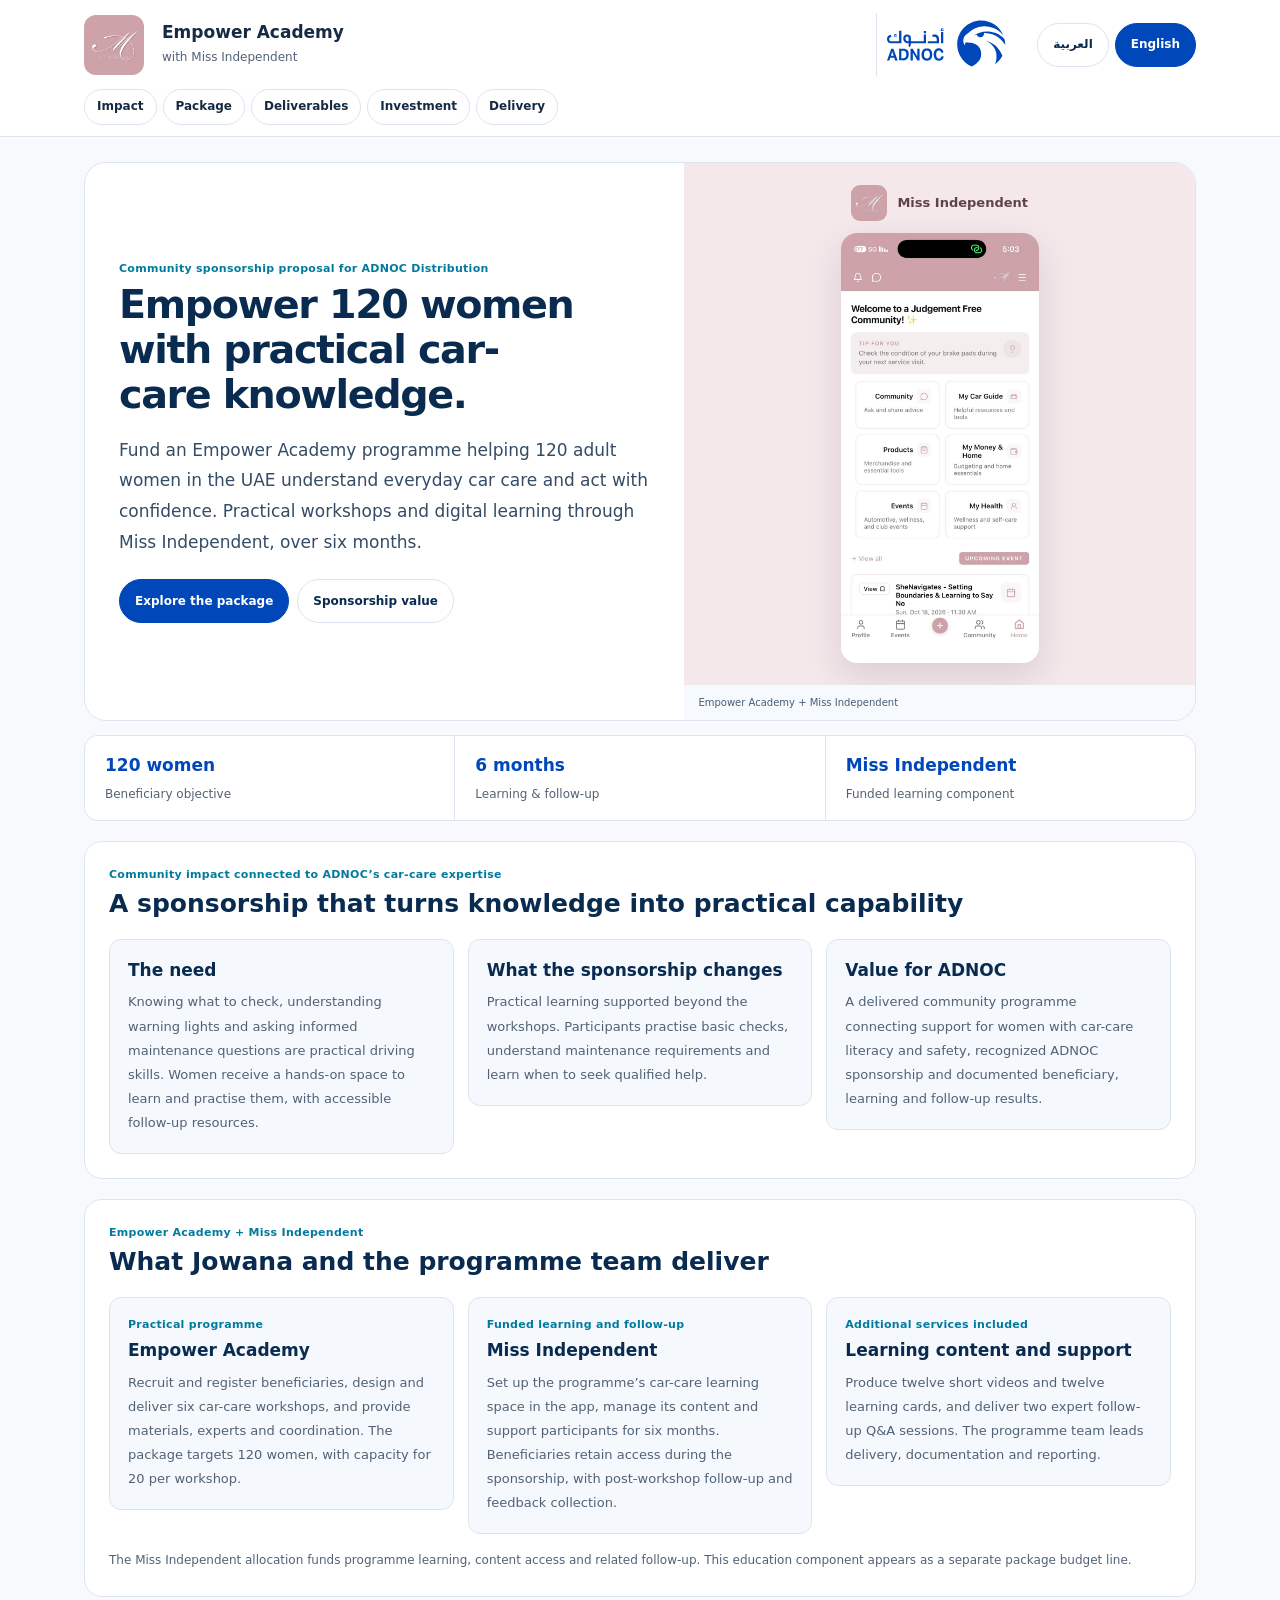
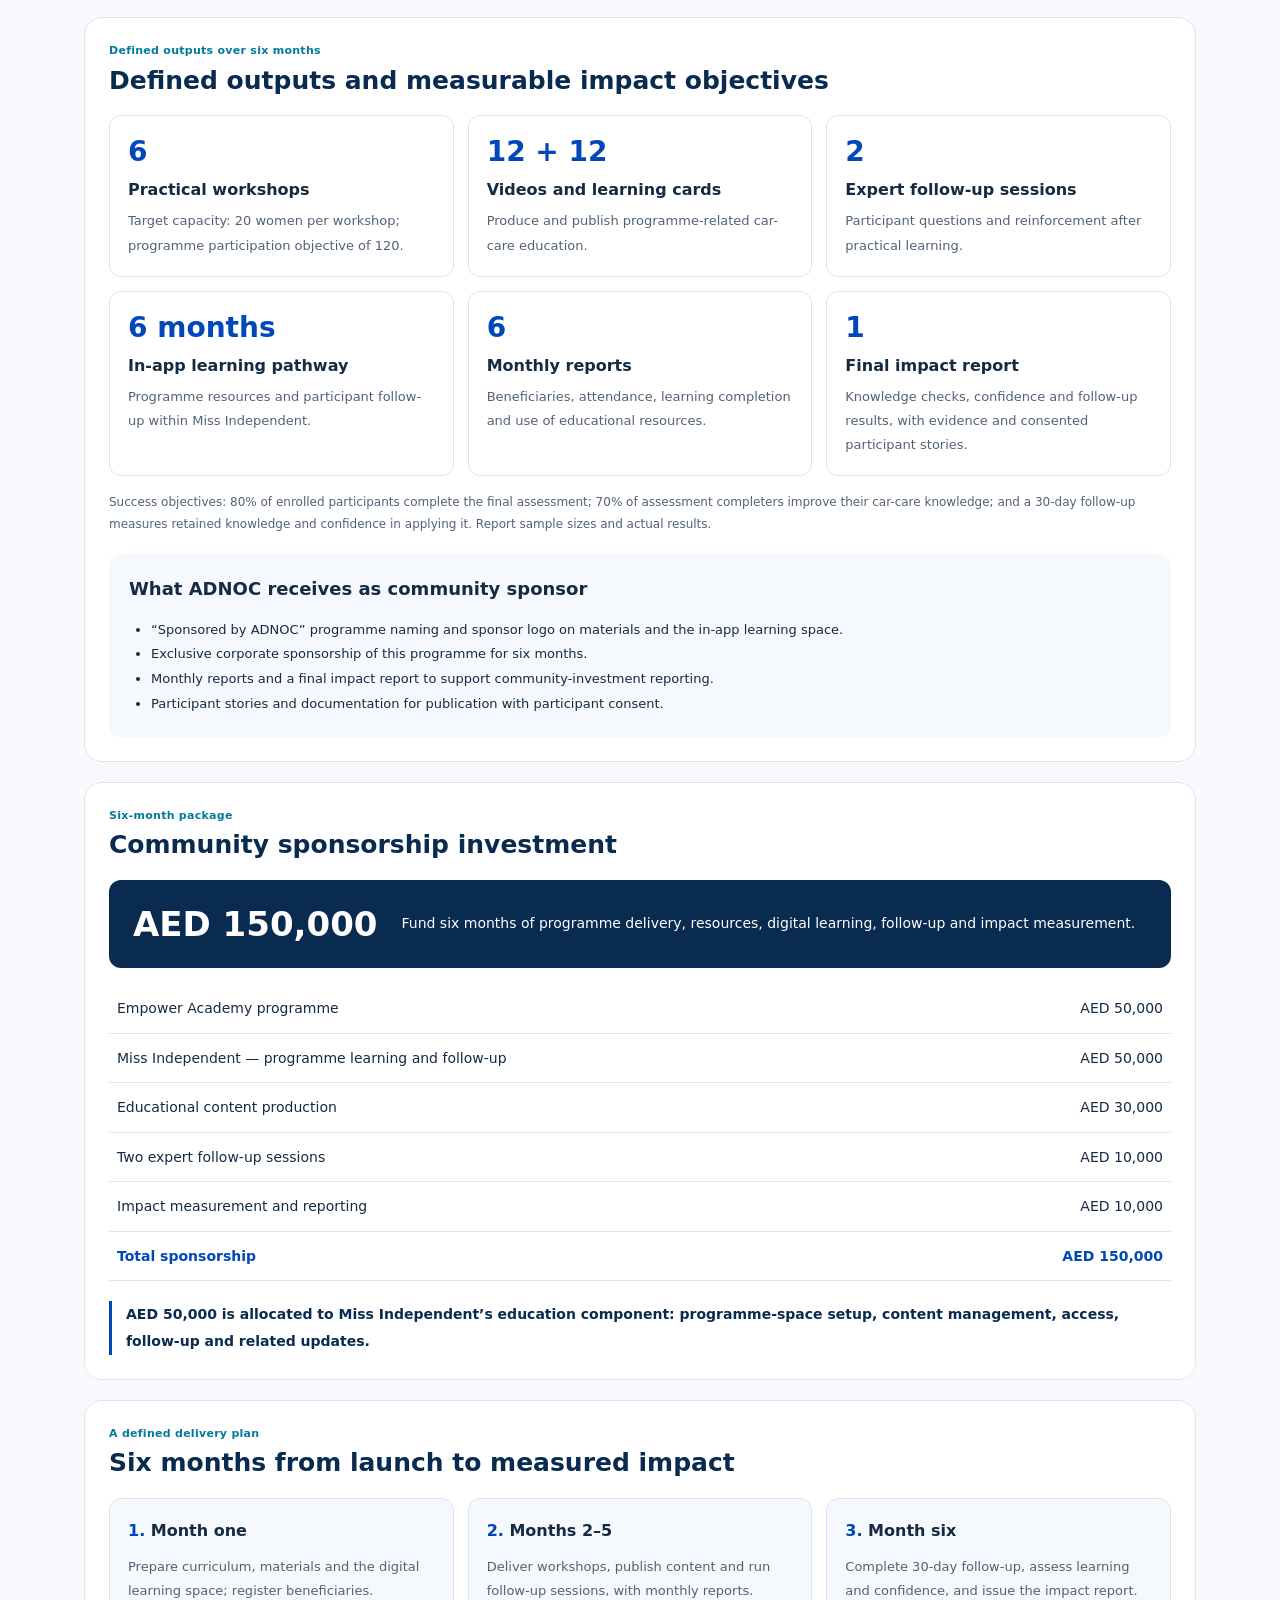
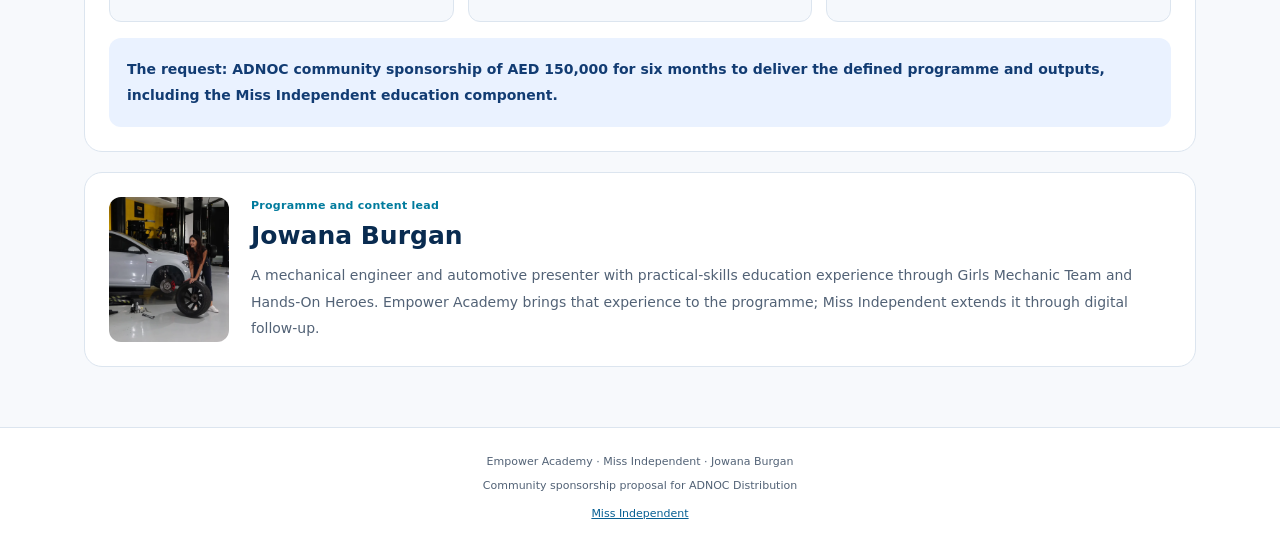
==== commit ebdb0e84: "Bound app logo size and version the stylesheet to prevent stale-cache layout" ====
--- a/adnoc/index.html
+++ b/adnoc/index.html
@@ -1 +1 @@
-<!doctype html><html lang="en" dir="ltr"><head><meta charset="utf-8"><meta name="viewport" content="width=device-width,initial-scale=1"><meta name="color-scheme" content="light"><title>Empower Academy + Miss Independent | ADNOC Community Sponsorship</title><meta name="description" content="A six-month community sponsorship for ADNOC Distribution: women’s practical car-care knowledge, workshops and digital learning through Miss Independent."><link rel="icon" href="assets/miss-independent-logo.webp" type="image/webp"><link rel="preconnect" href="https://fonts.googleapis.com"><link rel="preconnect" href="https://fonts.gstatic.com" crossorigin=""><link href="https://fonts.googleapis.com/css2?family=IBM+Plex+Sans+Arabic:wght@400;600;700&amp;display=swap" rel="stylesheet"><link rel="stylesheet" href="page.css"></head><body><a class="skip-link" href="#en-overview" data-href-ar="#overview" data-href-en="#en-overview"><span data-i18n="en">Skip to content</span><span data-i18n="ar" hidden="">الانتقال إلى المحتوى</span></a><header class="topbar"><div class="wrapper"><div class="brand-row"><img class="mi-brand-logo" src="assets/miss-independent-logo.webp" width="60" height="60" alt="Miss Independent logo"><div class="brand-copy"><strong>Empower Academy</strong><span class="brand-sub" dir="ltr">with Miss Independent</span></div><div class="logo-box"><img src="assets/adnoc-distribution-logo.svg" width="122" height="55" alt="ADNOC Distribution logo"></div><div class="actions"><button class="btn" data-lang-btn="ar" lang="ar-SA" aria-pressed="false" onclick="showLang(&#x27;ar&#x27;)">العربية</button><button class="btn primary" data-lang-btn="en" lang="en" aria-pressed="true" onclick="showLang(&#x27;en&#x27;)">English</button></div></div><nav class="nav" aria-label="Sponsorship sections"><a href="#en-value" data-href-ar="#value" data-href-en="#en-value"><span data-i18n="en">Impact</span><span data-i18n="ar" hidden="">الأثر</span></a><a href="#en-package" data-href-ar="#package" data-href-en="#en-package"><span data-i18n="en">Package</span><span data-i18n="ar" hidden="">الباقة</span></a><a href="#en-deliverables" data-href-ar="#deliverables" data-href-en="#en-deliverables"><span data-i18n="en">Deliverables</span><span data-i18n="ar" hidden="">المخرجات</span></a><a href="#en-investment" data-href-ar="#investment" data-href-en="#en-investment"><span data-i18n="en">Investment</span><span data-i18n="ar" hidden="">قيمة الرعاية</span></a><a href="#en-next" data-href-ar="#next" data-href-en="#en-next"><span data-i18n="en">Delivery</span><span data-i18n="ar" hidden="">التنفيذ</span></a></nav></div></header><main class="wrapper"><section class="lang-panel" data-lang="en" lang="en" dir="ltr"><section class="hero" id="en-overview"><div class="hero-copy"><img class="mobile-logo" src="assets/adnoc-distribution-logo.svg" alt="ADNOC Distribution" width="110" height="50"><span class="eyebrow">Community sponsorship proposal for ADNOC Distribution</span><h1>Empower 120 women with practical car-care knowledge.</h1><p class="lead">Fund an Empower Academy programme helping 120 adult women in the UAE understand everyday car care and act with confidence. Practical workshops and digital learning through Miss Independent, over six months.</p><div class="hero-actions"><a class="btn primary" href="#en-package">Explore the package</a><a class="btn" href="#en-investment">Sponsorship value</a></div></div><figure class="hero-visual app-visual"><div class="app-preview"><div class="app-preview-brand" dir="ltr"><img src="assets/miss-independent-logo.webp" alt="Miss Independent logo" width="40" height="40"><span dir="ltr">Miss Independent</span></div><img src="assets/miss-independent-home-real.webp" width="736" height="1600" fetchpriority="high" alt="Actual Miss Independent app home screen"></div><figcaption>Empower Academy + Miss Independent</figcaption></figure></section><div class="decision-strip"><div><strong>120 women</strong><span>Beneficiary objective</span></div><div><strong>6 months</strong><span>Learning &amp; follow-up</span></div><div><strong>Miss Independent</strong><span>Funded learning component</span></div></div><section class="section" id="en-value"><div class="section-heading"><span class="eyebrow">Community impact connected to ADNOC’s car-care expertise</span><h2>A sponsorship that turns knowledge into practical capability</h2></div><div class="grid three"><article class="info-card"><h3>The need</h3><p>Knowing what to check, understanding warning lights and asking informed maintenance questions are practical driving skills. Women receive a hands-on space to learn and practise them, with accessible follow-up resources.</p></article><article class="info-card"><h3>What the sponsorship changes</h3><p>Practical learning supported beyond the workshops. Participants practise basic checks, understand maintenance requirements and learn when to seek qualified help.</p></article><article class="info-card"><h3>Value for ADNOC</h3><p>A delivered community programme connecting support for women with car-care literacy and safety, recognized ADNOC sponsorship and documented beneficiary, learning and follow-up results.</p></article></div></section><section class="section" id="en-package"><div class="section-heading"><span class="eyebrow">Empower Academy + Miss Independent</span><h2>What Jowana and the programme team deliver</h2></div><div class="grid three"><article class="info-card"><span class="eyebrow">Practical programme</span><h3>Empower Academy</h3><p>Recruit and register beneficiaries, design and deliver six car-care workshops, and provide materials, experts and coordination. The package targets 120 women, with capacity for 20 per workshop.</p></article><article class="info-card"><span class="eyebrow">Funded learning and follow-up</span><h3>Miss Independent</h3><p>Set up the programme’s car-care learning space in the app, manage its content and support participants for six months. Beneficiaries retain access during the sponsorship, with post-workshop follow-up and feedback collection.</p></article><article class="info-card"><span class="eyebrow">Additional services included</span><h3>Learning content and support</h3><p>Produce twelve short videos and twelve learning cards, and deliver two expert follow-up Q&amp;A sessions. The programme team leads delivery, documentation and reporting.</p></article></div><p class="note">The Miss Independent allocation funds programme learning, content access and related follow-up. This education component appears as a separate package budget line.</p></section><section class="section" id="en-deliverables"><div class="section-heading"><span class="eyebrow">Defined outputs over six months</span><h2>Defined outputs and measurable impact objectives</h2></div><div class="deliverable-grid"><article><strong class="deliverable-number" dir="ltr">6</strong><h3>Practical workshops</h3><p>Target capacity: 20 women per workshop; programme participation objective of 120.</p></article><article><strong class="deliverable-number" dir="ltr">12 + 12</strong><h3>Videos and learning cards</h3><p>Produce and publish programme-related car-care education.</p></article><article><strong class="deliverable-number" dir="ltr">2</strong><h3>Expert follow-up sessions</h3><p>Participant questions and reinforcement after practical learning.</p></article><article><strong class="deliverable-number" dir="ltr">6 months</strong><h3>In-app learning pathway</h3><p>Programme resources and participant follow-up within Miss Independent.</p></article><article><strong class="deliverable-number" dir="ltr">6</strong><h3>Monthly reports</h3><p>Beneficiaries, attendance, learning completion and use of educational resources.</p></article><article><strong class="deliverable-number" dir="ltr">1</strong><h3>Final impact report</h3><p>Knowledge checks, confidence and follow-up results, with evidence and consented participant stories.</p></article></div><p class="note">Success objectives: 80% of enrolled participants complete the final assessment; 70% of assessment completers improve their car-care knowledge; and a 30-day follow-up measures retained knowledge and confidence in applying it. Report sample sizes and actual results.</p><div class="rights-box"><h3>What ADNOC receives as community sponsor</h3><ul><li>“Sponsored by ADNOC” programme naming and sponsor logo on materials and the in-app learning space.</li><li>Exclusive corporate sponsorship of this programme for six months.</li><li>Monthly reports and a final impact report to support community-investment reporting.</li><li>Participant stories and documentation for publication with participant consent.</li></ul></div></section><section class="section" id="en-investment"><div class="section-heading"><span class="eyebrow">Six-month package</span><h2>Community sponsorship investment</h2></div><div class="investment-banner"><strong dir="ltr">AED 150,000</strong><span>Fund six months of programme delivery, resources, digital learning, follow-up and impact measurement.</span></div><div class="investment-table"><table><tbody><tr><th scope="row">Empower Academy programme</th><td dir="ltr">AED 50,000</td></tr><tr><th scope="row">Miss Independent — programme learning and follow-up</th><td dir="ltr">AED 50,000</td></tr><tr><th scope="row">Educational content production</th><td dir="ltr">AED 30,000</td></tr><tr><th scope="row">Two expert follow-up sessions</th><td dir="ltr">AED 10,000</td></tr><tr><th scope="row">Impact measurement and reporting</th><td dir="ltr">AED 10,000</td></tr><tr class="total-row"><th scope="row">Total sponsorship</th><td dir="ltr">AED 150,000</td></tr></tbody></table></div><p class="app-allocation">AED 50,000 is allocated to Miss Independent’s education component: programme-space setup, content management, access, follow-up and related updates.</p></section><section class="section" id="en-next"><div class="section-heading"><span class="eyebrow">A defined delivery plan</span><h2>Six months from launch to measured impact</h2></div><ol class="phase-list"><li><h3>Month one</h3><p>Prepare curriculum, materials and the digital learning space; register beneficiaries.</p></li><li><h3>Months 2–5</h3><p>Deliver workshops, publish content and run follow-up sessions, with monthly reports.</p></li><li><h3>Month six</h3><p>Complete 30-day follow-up, assess learning and confidence, and issue the impact report.</p></li></ol><div class="ask">The request: ADNOC community sponsorship of AED 150,000 for six months to deliver the defined programme and outputs, including the Miss Independent education component.</div></section><section class="section founder-sales"><img src="assets/jowana-workshop.webp" width="668" height="1000" loading="lazy" alt="Jowana Burgan"><div><span class="eyebrow">Programme and content lead</span><h2>Jowana Burgan</h2><p>A mechanical engineer and automotive presenter with practical-skills education experience through Girls Mechanic Team and Hands-On Heroes. Empower Academy brings that experience to the programme; Miss Independent extends it through digital follow-up.</p></div></section></section><section class="lang-panel" data-lang="ar" lang="ar-SA" dir="rtl" hidden=""><section class="hero" id="overview"><div class="hero-copy"><img class="mobile-logo" src="assets/adnoc-distribution-logo.svg" alt="ADNOC Distribution" width="110" height="50"><span class="eyebrow">عرض رعاية مجتمعية إلى ADNOC Distribution</span><h1>لنمنح 120 امرأة معرفة عملية بالسيارة.</h1><p class="lead">نطلب رعاية أدنوك لبرنامج Empower Academy لتمكين 120 امرأة بالغة في الإمارات من فهم أساسيات العناية بالسيارة والتصرف بثقة. ورش عملية ومتابعة تعليمية عبر Miss Independent، لمدة ستة أشهر.</p><div class="hero-actions"><a class="btn primary" href="#package">تفاصيل الباقة</a><a class="btn" href="#investment">قيمة الرعاية</a></div></div><figure class="hero-visual app-visual"><div class="app-preview"><div class="app-preview-brand" dir="ltr"><img src="assets/miss-independent-logo.webp" alt="Miss Independent logo" width="40" height="40"><span dir="ltr">Miss Independent</span></div><img src="assets/miss-independent-home-real.webp" width="736" height="1600" fetchpriority="high" alt="الشاشة الرئيسية الفعلية لتطبيق Miss Independent"></div><figcaption>Empower Academy + Miss Independent</figcaption></figure></section><div class="decision-strip"><div><strong>120 امرأة</strong><span>هدف المستفيدات</span></div><div><strong>6 أشهر</strong><span>تعلم ومتابعة</span></div><div><strong>Miss Independent</strong><span>جزء تعليمي ممول</span></div></div><section class="section" id="value"><div class="section-heading"><span class="eyebrow">أثر مجتمعي يرتبط بخبرة أدنوك في خدمات السيارة</span><h2>رعاية تحول المعرفة إلى قدرة عملية</h2></div><div class="grid three"><article class="info-card"><h3>الحاجة</h3><p>معرفة ما يجب فحصه، وفهم إشارات السيارة، وطرح أسئلة الصيانة مهارات يحتاجها السائقون. يقدم البرنامج للنساء مساحة عملية لتعلمها وتجربتها، مع موارد متابعة سهلة.</p></article><article class="info-card"><h3>ما تغيره الرعاية</h3><p>تعلم عملي ودعم يستمر بعد الورش. تتدرب المشاركات على فحوص بسيطة، وفهم متطلبات الصيانة، ومعرفة متى يطلبن مساعدة مختصة.</p></article><article class="info-card"><h3>القيمة لأدنوك</h3><p>برنامج مجتمعي تتولى جوانا وفريقها تنفيذه وتوثيقه، يربط دعم النساء بمعرفة السيارة والسلامة، مع اعتراف واضح بأدنوك كراعٍ وتقرير يوثق المستفيدات والتعلم والمتابعة.</p></article></div></section><section class="section" id="package"><div class="section-heading"><span class="eyebrow">Empower Academy + Miss Independent</span><h2>ما تقدمه جوانا وفريق البرنامج مقابل الرعاية</h2></div><div class="grid three"><article class="info-card"><span class="eyebrow">البرنامج العملي</span><h3>Empower Academy</h3><p>استقطاب وتسجيل المستفيدات، وتصميم وتقديم ست ورش للعناية بالسيارة، وإعداد المواد والخبراء والتنظيم. تستهدف الباقة 120 امرأة، بسعة 20 مشاركة لكل ورشة.</p></article><article class="info-card"><span class="eyebrow">مسار تعلم ومتابعة ممول</span><h3>Miss Independent</h3><p>إعداد مساحة تعليم السيارة الخاصة بالبرنامج في التطبيق، وإدارة محتواها ومتابعة المشاركات لمدة ستة أشهر. تبقى المواد متاحة للمستفيدات خلال الرعاية، مع متابعة بعد الورشة وجمع التغذية الراجعة.</p></article><article class="info-card"><span class="eyebrow">خدمات إضافية مشمولة</span><h3>المحتوى والدعم التعليمي</h3><p>إنتاج اثني عشر فيديو قصيرًا واثنتي عشرة بطاقة معرفة، وتقديم جلستين للمتابعة والأسئلة مع مختص. يقود فريق البرنامج التنفيذ والتوثيق والتقرير.</p></article></div><p class="note">تغطي حصة Miss Independent مساحة تعلم البرنامج والمحتوى والمتابعة المرتبطة به. يظهر تمويل هذا الجزء التعليمي ضمن الباقة كبند مستقل.</p></section><section class="section" id="deliverables"><div class="section-heading"><span class="eyebrow">محددات قابلة للمتابعة خلال ستة أشهر</span><h2>مخرجات محددة، وأهداف أثر يمكن قياسها</h2></div><div class="deliverable-grid"><article><strong class="deliverable-number" dir="ltr">6</strong><h3>ورش عملية</h3><p>سعة مستهدفة: 20 مشاركة لكل ورشة؛ هدف البرنامج 120 مشاركة.</p></article><article><strong class="deliverable-number" dir="ltr">12 + 12</strong><h3>فيديو وبطاقة تعليمية</h3><p>إنتاج ونشر محتوى مرتبط بالبرنامج وبالعناية بالسيارة.</p></article><article><strong class="deliverable-number" dir="ltr">2</strong><h3>جلسات متابعة مع مختص</h3><p>أسئلة المشاركات وتثبيت التعلم بعد التجربة العملية.</p></article><article><strong class="deliverable-number" dir="ltr">6 أشهر</strong><h3>مسار تعلم داخل التطبيق</h3><p>مواد البرنامج ومتابعة المشاركات داخل Miss Independent.</p></article><article><strong class="deliverable-number" dir="ltr">6</strong><h3>تقارير شهرية</h3><p>المستفيدات والحضور وإكمال التعلم واستخدام المواد التعليمية.</p></article><article><strong class="deliverable-number" dir="ltr">1</strong><h3>تقرير أثر ختامي</h3><p>نتائج اختبارات المعرفة والثقة والمتابعة، مع الأدلة وقصص المشاركة المأذون بها.</p></article></div><p class="note">أهداف النجاح: إكمال 80% من المشاركات المتعلّمات للتقييم النهائي، وتحسن معرفة السيارة لدى 70% ممن أكملن التقييم، ومتابعة بعد 30 يومًا تقيس الاحتفاظ بالمعرفة والثقة في تطبيقها. يُعرض حجم العينة والنتائج الفعلية في التقرير.</p><div class="rights-box"><h3>ما تحصل عليه أدنوك كراعٍ مجتمعي</h3><ul><li>تسمية البرنامج «برعاية أدنوك» وشعار الراعي على المواد ومساحة التعلم داخل التطبيق.</li><li>حصرية الرعاية المؤسسية لهذا البرنامج خلال الأشهر الستة.</li><li>تقارير شهرية وتقرير أثر ختامي يمكن الاستفادة منه في توثيق الاستثمار المجتمعي.</li><li>قصص مشاركة ومواد توثيق للنشر بموافقة المشاركات.</li></ul></div></section><section class="section" id="investment"><div class="section-heading"><span class="eyebrow">باقة ستة أشهر</span><h2>قيمة الرعاية المجتمعية</h2></div><div class="investment-banner"><strong dir="ltr">AED 150,000</strong><span>تمويل البرنامج والمواد والتعلم الرقمي والمتابعة وقياس الأثر لمدة ستة أشهر.</span></div><div class="investment-table"><table><tbody><tr><th scope="row">برنامج Empower Academy</th><td dir="ltr">درهم 50,000</td></tr><tr><th scope="row">Miss Independent — مساحة التعلم ومتابعة البرنامج</th><td dir="ltr">درهم 50,000</td></tr><tr><th scope="row">إنتاج المحتوى التعليمي</th><td dir="ltr">درهم 30,000</td></tr><tr><th scope="row">جلستا المتابعة مع مختص</th><td dir="ltr">درهم 10,000</td></tr><tr><th scope="row">قياس الأثر والتقارير</th><td dir="ltr">درهم 10,000</td></tr><tr class="total-row"><th scope="row">إجمالي الرعاية</th><td dir="ltr">AED 150,000</td></tr></tbody></table></div><p class="app-allocation">50,000 درهم مخصصة للجزء التعليمي في Miss Independent: إعداد مساحة البرنامج وإدارة المحتوى والوصول والمتابعة والتحديثات المرتبطة به.</p></section><section class="section" id="next"><div class="section-heading"><span class="eyebrow">خطة تنفيذ محددة</span><h2>خطة ستة أشهر من الإطلاق إلى قياس الأثر</h2></div><ol class="phase-list"><li><h3>الشهر الأول</h3><p>تجهيز المنهج والمواد ومساحة التعلم الرقمية، وتسجيل المستفيدات.</p></li><li><h3>الأشهر 2–5</h3><p>تنفيذ الورش ونشر المحتوى وجلسات المتابعة، مع تقارير شهرية.</p></li><li><h3>الشهر السادس</h3><p>استكمال متابعة 30 يومًا وتقييم التعلم والثقة وإصدار تقرير الأثر.</p></li></ol><div class="ask">المطلوب: رعاية أدنوك المجتمعية لهذا البرنامج لمدة ستة أشهر بقيمة 150,000 درهم، لتنفيذ الباقة والمخرجات الموضحة، بما يشمل الجزء التعليمي في Miss Independent.</div></section><section class="section founder-sales"><img src="assets/jowana-workshop.webp" width="668" height="1000" loading="lazy" alt="Jowana Burgan"><div><span class="eyebrow">قيادة البرنامج والمحتوى</span><h2>جوانا برغان</h2><p>مهندسة ميكانيكية ومقدمة محتوى سيارات، وخبرة في تعليم المهارات العملية من خلال Girls Mechanic Team وHands-On Heroes. يقدم برنامج Empower Academy هذه الخبرة، ويجعل Miss Independent وسيلة المتابعة الرقمية.</p></div></section></section></main><footer class="footer"><p dir="ltr">Empower Academy · Miss Independent · Jowana Burgan</p><p><span data-i18n="en">Community sponsorship proposal for ADNOC Distribution</span><span data-i18n="ar" hidden="">عرض رعاية مجتمعية إلى ADNOC Distribution</span></p><a href="https://www.missindependentapp.com/" target="_blank" rel="noopener noreferrer">Miss Independent</a></footer><script src="page.js" defer=""></script></body></html>+<!doctype html><html lang="en" dir="ltr"><head><meta charset="utf-8"><meta name="viewport" content="width=device-width,initial-scale=1"><meta name="color-scheme" content="light"><title>Empower Academy + Miss Independent | ADNOC Community Sponsorship</title><meta name="description" content="A six-month community sponsorship for ADNOC Distribution: women’s practical car-care knowledge, workshops and digital learning through Miss Independent."><link rel="icon" href="assets/miss-independent-logo.webp" type="image/webp"><link rel="preconnect" href="https://fonts.googleapis.com"><link rel="preconnect" href="https://fonts.gstatic.com" crossorigin=""><link href="https://fonts.googleapis.com/css2?family=IBM+Plex+Sans+Arabic:wght@400;600;700&amp;display=swap" rel="stylesheet"><link rel="stylesheet" href="page-97929a60a228.css"></head><body><a class="skip-link" href="#en-overview" data-href-ar="#overview" data-href-en="#en-overview"><span data-i18n="en">Skip to content</span><span data-i18n="ar" hidden="">الانتقال إلى المحتوى</span></a><header class="topbar"><div class="wrapper"><div class="brand-row"><img class="mi-brand-logo" src="assets/miss-independent-logo.webp" width="60" height="60" alt="Miss Independent logo"><div class="brand-copy"><strong>Empower Academy</strong><span class="brand-sub" dir="ltr">with Miss Independent</span></div><div class="logo-box"><img src="assets/adnoc-distribution-logo.svg" width="122" height="55" alt="ADNOC Distribution logo"></div><div class="actions"><button class="btn" data-lang-btn="ar" lang="ar-SA" aria-pressed="false" onclick="showLang(&#x27;ar&#x27;)">العربية</button><button class="btn primary" data-lang-btn="en" lang="en" aria-pressed="true" onclick="showLang(&#x27;en&#x27;)">English</button></div></div><nav class="nav" aria-label="Sponsorship sections"><a href="#en-value" data-href-ar="#value" data-href-en="#en-value"><span data-i18n="en">Impact</span><span data-i18n="ar" hidden="">الأثر</span></a><a href="#en-package" data-href-ar="#package" data-href-en="#en-package"><span data-i18n="en">Package</span><span data-i18n="ar" hidden="">الباقة</span></a><a href="#en-deliverables" data-href-ar="#deliverables" data-href-en="#en-deliverables"><span data-i18n="en">Deliverables</span><span data-i18n="ar" hidden="">المخرجات</span></a><a href="#en-investment" data-href-ar="#investment" data-href-en="#en-investment"><span data-i18n="en">Investment</span><span data-i18n="ar" hidden="">قيمة الرعاية</span></a><a href="#en-next" data-href-ar="#next" data-href-en="#en-next"><span data-i18n="en">Delivery</span><span data-i18n="ar" hidden="">التنفيذ</span></a></nav></div></header><main class="wrapper"><section class="lang-panel" data-lang="en" lang="en" dir="ltr"><section class="hero" id="en-overview"><div class="hero-copy"><img class="mobile-logo" src="assets/adnoc-distribution-logo.svg" alt="ADNOC Distribution" width="110" height="50"><span class="eyebrow">Community sponsorship proposal for ADNOC Distribution</span><h1>Empower 120 women with practical car-care knowledge.</h1><p class="lead">Fund an Empower Academy programme helping 120 adult women in the UAE understand everyday car care and act with confidence. Practical workshops and digital learning through Miss Independent, over six months.</p><div class="hero-actions"><a class="btn primary" href="#en-package">Explore the package</a><a class="btn" href="#en-investment">Sponsorship value</a></div></div><figure class="hero-visual app-visual"><div class="app-preview"><div class="app-preview-brand" dir="ltr"><img src="assets/miss-independent-logo.webp" alt="Miss Independent logo" width="36" height="36" class="app-brand-mark" style="width:36px;height:36px;max-width:36px;max-height:36px;flex:0 0 36px;object-fit:contain;box-shadow:none"><span dir="ltr">Miss Independent</span></div><img src="assets/miss-independent-home-real.webp" width="736" height="1600" fetchpriority="high" alt="Actual Miss Independent app home screen" class="app-screen"></div><figcaption>Empower Academy + Miss Independent</figcaption></figure></section><div class="decision-strip"><div><strong>120 women</strong><span>Beneficiary objective</span></div><div><strong>6 months</strong><span>Learning &amp; follow-up</span></div><div><strong>Miss Independent</strong><span>Funded learning component</span></div></div><section class="section" id="en-value"><div class="section-heading"><span class="eyebrow">Community impact connected to ADNOC’s car-care expertise</span><h2>A sponsorship that turns knowledge into practical capability</h2></div><div class="grid three"><article class="info-card"><h3>The need</h3><p>Knowing what to check, understanding warning lights and asking informed maintenance questions are practical driving skills. Women receive a hands-on space to learn and practise them, with accessible follow-up resources.</p></article><article class="info-card"><h3>What the sponsorship changes</h3><p>Practical learning supported beyond the workshops. Participants practise basic checks, understand maintenance requirements and learn when to seek qualified help.</p></article><article class="info-card"><h3>Value for ADNOC</h3><p>A delivered community programme connecting support for women with car-care literacy and safety, recognized ADNOC sponsorship and documented beneficiary, learning and follow-up results.</p></article></div></section><section class="section" id="en-package"><div class="section-heading"><span class="eyebrow">Empower Academy + Miss Independent</span><h2>What Jowana and the programme team deliver</h2></div><div class="grid three"><article class="info-card"><span class="eyebrow">Practical programme</span><h3>Empower Academy</h3><p>Recruit and register beneficiaries, design and deliver six car-care workshops, and provide materials, experts and coordination. The package targets 120 women, with capacity for 20 per workshop.</p></article><article class="info-card"><span class="eyebrow">Funded learning and follow-up</span><h3>Miss Independent</h3><p>Set up the programme’s car-care learning space in the app, manage its content and support participants for six months. Beneficiaries retain access during the sponsorship, with post-workshop follow-up and feedback collection.</p></article><article class="info-card"><span class="eyebrow">Additional services included</span><h3>Learning content and support</h3><p>Produce twelve short videos and twelve learning cards, and deliver two expert follow-up Q&amp;A sessions. The programme team leads delivery, documentation and reporting.</p></article></div><p class="note">The Miss Independent allocation funds programme learning, content access and related follow-up. This education component appears as a separate package budget line.</p></section><section class="section" id="en-deliverables"><div class="section-heading"><span class="eyebrow">Defined outputs over six months</span><h2>Defined outputs and measurable impact objectives</h2></div><div class="deliverable-grid"><article><strong class="deliverable-number" dir="ltr">6</strong><h3>Practical workshops</h3><p>Target capacity: 20 women per workshop; programme participation objective of 120.</p></article><article><strong class="deliverable-number" dir="ltr">12 + 12</strong><h3>Videos and learning cards</h3><p>Produce and publish programme-related car-care education.</p></article><article><strong class="deliverable-number" dir="ltr">2</strong><h3>Expert follow-up sessions</h3><p>Participant questions and reinforcement after practical learning.</p></article><article><strong class="deliverable-number" dir="ltr">6 months</strong><h3>In-app learning pathway</h3><p>Programme resources and participant follow-up within Miss Independent.</p></article><article><strong class="deliverable-number" dir="ltr">6</strong><h3>Monthly reports</h3><p>Beneficiaries, attendance, learning completion and use of educational resources.</p></article><article><strong class="deliverable-number" dir="ltr">1</strong><h3>Final impact report</h3><p>Knowledge checks, confidence and follow-up results, with evidence and consented participant stories.</p></article></div><p class="note">Success objectives: 80% of enrolled participants complete the final assessment; 70% of assessment completers improve their car-care knowledge; and a 30-day follow-up measures retained knowledge and confidence in applying it. Report sample sizes and actual results.</p><div class="rights-box"><h3>What ADNOC receives as community sponsor</h3><ul><li>“Sponsored by ADNOC” programme naming and sponsor logo on materials and the in-app learning space.</li><li>Exclusive corporate sponsorship of this programme for six months.</li><li>Monthly reports and a final impact report to support community-investment reporting.</li><li>Participant stories and documentation for publication with participant consent.</li></ul></div></section><section class="section" id="en-investment"><div class="section-heading"><span class="eyebrow">Six-month package</span><h2>Community sponsorship investment</h2></div><div class="investment-banner"><strong dir="ltr">AED 150,000</strong><span>Fund six months of programme delivery, resources, digital learning, follow-up and impact measurement.</span></div><div class="investment-table"><table><tbody><tr><th scope="row">Empower Academy programme</th><td dir="ltr">AED 50,000</td></tr><tr><th scope="row">Miss Independent — programme learning and follow-up</th><td dir="ltr">AED 50,000</td></tr><tr><th scope="row">Educational content production</th><td dir="ltr">AED 30,000</td></tr><tr><th scope="row">Two expert follow-up sessions</th><td dir="ltr">AED 10,000</td></tr><tr><th scope="row">Impact measurement and reporting</th><td dir="ltr">AED 10,000</td></tr><tr class="total-row"><th scope="row">Total sponsorship</th><td dir="ltr">AED 150,000</td></tr></tbody></table></div><p class="app-allocation">AED 50,000 is allocated to Miss Independent’s education component: programme-space setup, content management, access, follow-up and related updates.</p></section><section class="section" id="en-next"><div class="section-heading"><span class="eyebrow">A defined delivery plan</span><h2>Six months from launch to measured impact</h2></div><ol class="phase-list"><li><h3>Month one</h3><p>Prepare curriculum, materials and the digital learning space; register beneficiaries.</p></li><li><h3>Months 2–5</h3><p>Deliver workshops, publish content and run follow-up sessions, with monthly reports.</p></li><li><h3>Month six</h3><p>Complete 30-day follow-up, assess learning and confidence, and issue the impact report.</p></li></ol><div class="ask">The request: ADNOC community sponsorship of AED 150,000 for six months to deliver the defined programme and outputs, including the Miss Independent education component.</div></section><section class="section founder-sales"><img src="assets/jowana-workshop.webp" width="668" height="1000" loading="lazy" alt="Jowana Burgan"><div><span class="eyebrow">Programme and content lead</span><h2>Jowana Burgan</h2><p>A mechanical engineer and automotive presenter with practical-skills education experience through Girls Mechanic Team and Hands-On Heroes. Empower Academy brings that experience to the programme; Miss Independent extends it through digital follow-up.</p></div></section></section><section class="lang-panel" data-lang="ar" lang="ar-SA" dir="rtl" hidden=""><section class="hero" id="overview"><div class="hero-copy"><img class="mobile-logo" src="assets/adnoc-distribution-logo.svg" alt="ADNOC Distribution" width="110" height="50"><span class="eyebrow">عرض رعاية مجتمعية إلى ADNOC Distribution</span><h1>لنمنح 120 امرأة معرفة عملية بالسيارة.</h1><p class="lead">نطلب رعاية أدنوك لبرنامج Empower Academy لتمكين 120 امرأة بالغة في الإمارات من فهم أساسيات العناية بالسيارة والتصرف بثقة. ورش عملية ومتابعة تعليمية عبر Miss Independent، لمدة ستة أشهر.</p><div class="hero-actions"><a class="btn primary" href="#package">تفاصيل الباقة</a><a class="btn" href="#investment">قيمة الرعاية</a></div></div><figure class="hero-visual app-visual"><div class="app-preview"><div class="app-preview-brand" dir="ltr"><img src="assets/miss-independent-logo.webp" alt="Miss Independent logo" width="36" height="36" class="app-brand-mark" style="width:36px;height:36px;max-width:36px;max-height:36px;flex:0 0 36px;object-fit:contain;box-shadow:none"><span dir="ltr">Miss Independent</span></div><img src="assets/miss-independent-home-real.webp" width="736" height="1600" fetchpriority="high" alt="الشاشة الرئيسية الفعلية لتطبيق Miss Independent" class="app-screen"></div><figcaption>Empower Academy + Miss Independent</figcaption></figure></section><div class="decision-strip"><div><strong>120 امرأة</strong><span>هدف المستفيدات</span></div><div><strong>6 أشهر</strong><span>تعلم ومتابعة</span></div><div><strong>Miss Independent</strong><span>جزء تعليمي ممول</span></div></div><section class="section" id="value"><div class="section-heading"><span class="eyebrow">أثر مجتمعي يرتبط بخبرة أدنوك في خدمات السيارة</span><h2>رعاية تحول المعرفة إلى قدرة عملية</h2></div><div class="grid three"><article class="info-card"><h3>الحاجة</h3><p>معرفة ما يجب فحصه، وفهم إشارات السيارة، وطرح أسئلة الصيانة مهارات يحتاجها السائقون. يقدم البرنامج للنساء مساحة عملية لتعلمها وتجربتها، مع موارد متابعة سهلة.</p></article><article class="info-card"><h3>ما تغيره الرعاية</h3><p>تعلم عملي ودعم يستمر بعد الورش. تتدرب المشاركات على فحوص بسيطة، وفهم متطلبات الصيانة، ومعرفة متى يطلبن مساعدة مختصة.</p></article><article class="info-card"><h3>القيمة لأدنوك</h3><p>برنامج مجتمعي تتولى جوانا وفريقها تنفيذه وتوثيقه، يربط دعم النساء بمعرفة السيارة والسلامة، مع اعتراف واضح بأدنوك كراعٍ وتقرير يوثق المستفيدات والتعلم والمتابعة.</p></article></div></section><section class="section" id="package"><div class="section-heading"><span class="eyebrow">Empower Academy + Miss Independent</span><h2>ما تقدمه جوانا وفريق البرنامج مقابل الرعاية</h2></div><div class="grid three"><article class="info-card"><span class="eyebrow">البرنامج العملي</span><h3>Empower Academy</h3><p>استقطاب وتسجيل المستفيدات، وتصميم وتقديم ست ورش للعناية بالسيارة، وإعداد المواد والخبراء والتنظيم. تستهدف الباقة 120 امرأة، بسعة 20 مشاركة لكل ورشة.</p></article><article class="info-card"><span class="eyebrow">مسار تعلم ومتابعة ممول</span><h3>Miss Independent</h3><p>إعداد مساحة تعليم السيارة الخاصة بالبرنامج في التطبيق، وإدارة محتواها ومتابعة المشاركات لمدة ستة أشهر. تبقى المواد متاحة للمستفيدات خلال الرعاية، مع متابعة بعد الورشة وجمع التغذية الراجعة.</p></article><article class="info-card"><span class="eyebrow">خدمات إضافية مشمولة</span><h3>المحتوى والدعم التعليمي</h3><p>إنتاج اثني عشر فيديو قصيرًا واثنتي عشرة بطاقة معرفة، وتقديم جلستين للمتابعة والأسئلة مع مختص. يقود فريق البرنامج التنفيذ والتوثيق والتقرير.</p></article></div><p class="note">تغطي حصة Miss Independent مساحة تعلم البرنامج والمحتوى والمتابعة المرتبطة به. يظهر تمويل هذا الجزء التعليمي ضمن الباقة كبند مستقل.</p></section><section class="section" id="deliverables"><div class="section-heading"><span class="eyebrow">محددات قابلة للمتابعة خلال ستة أشهر</span><h2>مخرجات محددة، وأهداف أثر يمكن قياسها</h2></div><div class="deliverable-grid"><article><strong class="deliverable-number" dir="ltr">6</strong><h3>ورش عملية</h3><p>سعة مستهدفة: 20 مشاركة لكل ورشة؛ هدف البرنامج 120 مشاركة.</p></article><article><strong class="deliverable-number" dir="ltr">12 + 12</strong><h3>فيديو وبطاقة تعليمية</h3><p>إنتاج ونشر محتوى مرتبط بالبرنامج وبالعناية بالسيارة.</p></article><article><strong class="deliverable-number" dir="ltr">2</strong><h3>جلسات متابعة مع مختص</h3><p>أسئلة المشاركات وتثبيت التعلم بعد التجربة العملية.</p></article><article><strong class="deliverable-number" dir="ltr">6 أشهر</strong><h3>مسار تعلم داخل التطبيق</h3><p>مواد البرنامج ومتابعة المشاركات داخل Miss Independent.</p></article><article><strong class="deliverable-number" dir="ltr">6</strong><h3>تقارير شهرية</h3><p>المستفيدات والحضور وإكمال التعلم واستخدام المواد التعليمية.</p></article><article><strong class="deliverable-number" dir="ltr">1</strong><h3>تقرير أثر ختامي</h3><p>نتائج اختبارات المعرفة والثقة والمتابعة، مع الأدلة وقصص المشاركة المأذون بها.</p></article></div><p class="note">أهداف النجاح: إكمال 80% من المشاركات المتعلّمات للتقييم النهائي، وتحسن معرفة السيارة لدى 70% ممن أكملن التقييم، ومتابعة بعد 30 يومًا تقيس الاحتفاظ بالمعرفة والثقة في تطبيقها. يُعرض حجم العينة والنتائج الفعلية في التقرير.</p><div class="rights-box"><h3>ما تحصل عليه أدنوك كراعٍ مجتمعي</h3><ul><li>تسمية البرنامج «برعاية أدنوك» وشعار الراعي على المواد ومساحة التعلم داخل التطبيق.</li><li>حصرية الرعاية المؤسسية لهذا البرنامج خلال الأشهر الستة.</li><li>تقارير شهرية وتقرير أثر ختامي يمكن الاستفادة منه في توثيق الاستثمار المجتمعي.</li><li>قصص مشاركة ومواد توثيق للنشر بموافقة المشاركات.</li></ul></div></section><section class="section" id="investment"><div class="section-heading"><span class="eyebrow">باقة ستة أشهر</span><h2>قيمة الرعاية المجتمعية</h2></div><div class="investment-banner"><strong dir="ltr">AED 150,000</strong><span>تمويل البرنامج والمواد والتعلم الرقمي والمتابعة وقياس الأثر لمدة ستة أشهر.</span></div><div class="investment-table"><table><tbody><tr><th scope="row">برنامج Empower Academy</th><td dir="ltr">درهم 50,000</td></tr><tr><th scope="row">Miss Independent — مساحة التعلم ومتابعة البرنامج</th><td dir="ltr">درهم 50,000</td></tr><tr><th scope="row">إنتاج المحتوى التعليمي</th><td dir="ltr">درهم 30,000</td></tr><tr><th scope="row">جلستا المتابعة مع مختص</th><td dir="ltr">درهم 10,000</td></tr><tr><th scope="row">قياس الأثر والتقارير</th><td dir="ltr">درهم 10,000</td></tr><tr class="total-row"><th scope="row">إجمالي الرعاية</th><td dir="ltr">AED 150,000</td></tr></tbody></table></div><p class="app-allocation">50,000 درهم مخصصة للجزء التعليمي في Miss Independent: إعداد مساحة البرنامج وإدارة المحتوى والوصول والمتابعة والتحديثات المرتبطة به.</p></section><section class="section" id="next"><div class="section-heading"><span class="eyebrow">خطة تنفيذ محددة</span><h2>خطة ستة أشهر من الإطلاق إلى قياس الأثر</h2></div><ol class="phase-list"><li><h3>الشهر الأول</h3><p>تجهيز المنهج والمواد ومساحة التعلم الرقمية، وتسجيل المستفيدات.</p></li><li><h3>الأشهر 2–5</h3><p>تنفيذ الورش ونشر المحتوى وجلسات المتابعة، مع تقارير شهرية.</p></li><li><h3>الشهر السادس</h3><p>استكمال متابعة 30 يومًا وتقييم التعلم والثقة وإصدار تقرير الأثر.</p></li></ol><div class="ask">المطلوب: رعاية أدنوك المجتمعية لهذا البرنامج لمدة ستة أشهر بقيمة 150,000 درهم، لتنفيذ الباقة والمخرجات الموضحة، بما يشمل الجزء التعليمي في Miss Independent.</div></section><section class="section founder-sales"><img src="assets/jowana-workshop.webp" width="668" height="1000" loading="lazy" alt="Jowana Burgan"><div><span class="eyebrow">قيادة البرنامج والمحتوى</span><h2>جوانا برغان</h2><p>مهندسة ميكانيكية ومقدمة محتوى سيارات، وخبرة في تعليم المهارات العملية من خلال Girls Mechanic Team وHands-On Heroes. يقدم برنامج Empower Academy هذه الخبرة، ويجعل Miss Independent وسيلة المتابعة الرقمية.</p></div></section></section></main><footer class="footer"><p dir="ltr">Empower Academy · Miss Independent · Jowana Burgan</p><p><span data-i18n="en">Community sponsorship proposal for ADNOC Distribution</span><span data-i18n="ar" hidden="">عرض رعاية مجتمعية إلى ADNOC Distribution</span></p><a href="https://www.missindependentapp.com/" target="_blank" rel="noopener noreferrer">Miss Independent</a></footer><script src="page.js" defer=""></script></body></html>
--- a/adnoc/page-97929a60a228.css
+++ b/adnoc/page-97929a60a228.css
@@ -0,0 +1,9 @@
+:root{--navy:#092b50;--blue:#0047ba;--cyan:#007b9d;--ink:#152b43;--muted:#526276;--line:#dce5ef;--soft:#f5f8fc;--ease-out:cubic-bezier(.23,1,.32,1)}*{box-sizing:border-box}html{scroll-behavior:auto}body{margin:0;font:15px/1.75 system-ui,-apple-system,'Segoe UI',sans-serif;background:#f7f9fc;color:var(--ink)}html[dir=rtl] body{font-family:'IBM Plex Sans Arabic',Tahoma,sans-serif}[hidden]{display:none!important}img{max-width:100%;display:block}button{font:inherit}a{color:inherit;text-decoration:none}button,a,summary{touch-action:manipulation;-webkit-tap-highlight-color:transparent}a:focus-visible,button:focus-visible,summary:focus-visible{outline:3px solid #007b9d;outline-offset:4px}h1,h2,h3,p{margin:0}h1,h2,h3{text-wrap:balance}p+ p{margin-top:14px}.wrapper{width:min(1160px,100%);margin:auto;padding-inline:24px}.topbar{position:sticky;top:0;z-index:100;background:#fff;border-bottom:1px solid var(--line)}.brand-row{display:flex;align-items:center;gap:18px;padding-block:13px}.brand-copy{flex:1;min-width:0}.brand-copy strong{display:block;font-size:17px;line-height:1.35}.eyebrow{display:block;color:var(--cyan);font-weight:700;font-size:11px;line-height:1.6;letter-spacing:.025em;margin-bottom:5px}.back-link{font-size:12px;white-space:nowrap;color:#455970;text-decoration:underline;text-underline-offset:4px}.logo-box{background:#fff;padding:4px 10px;border-inline-start:1px solid var(--line)}.logo-box img{width:122px;height:55px;object-fit:contain}.actions{display:flex;gap:6px}.btn{display:inline-flex;align-items:center;justify-content:center;min-height:44px;border:1px solid var(--line);background:#fff;color:var(--navy);border-radius:999px;padding:9px 15px;font-size:12px;font-weight:700;cursor:pointer;transition:background-color 160ms ease,color 160ms ease,border-color 160ms ease,transform 160ms var(--ease-out)}.btn.primary{background:var(--blue);border-color:var(--blue);color:#fff}.nav{display:flex;gap:6px;overflow:auto;scrollbar-width:none;padding-bottom:11px}.nav::-webkit-scrollbar{display:none}.nav a{flex-shrink:0;min-height:36px;border:1px solid var(--line);border-radius:999px;padding:6px 12px;font-size:12px;font-weight:600}.skip-link{position:fixed;inset-block-start:7px;inset-inline-start:12px;z-index:500;background:var(--navy);color:#fff;padding:10px 16px;border-radius:8px;transform:translateY(-170%)}.skip-link:focus{transform:none}main{padding-top:25px;padding-bottom:40px}.hero{display:grid;grid-template-columns:1.08fr .92fr;background:#fff;border:1px solid var(--line);border-radius:22px;overflow:hidden;scroll-margin-top:150px}.hero-copy{padding:34px}.hero h1{font-size:clamp(30px,3.1vw,43px);line-height:1.13;letter-spacing:-.035em;margin-bottom:18px;max-width:20ch;color:var(--navy)}.lead{font-size:17px;line-height:1.8;color:#344c65}.scope-note{font-size:12px;line-height:1.8;border-inline-start:3px solid var(--cyan);padding-inline-start:12px;margin-top:17px;color:var(--muted)}.hero-actions{display:flex;gap:8px;flex-wrap:wrap;margin-top:22px}.review-note{font-size:11px;color:var(--muted);margin-top:16px}.hero-visual{margin:0;display:flex;flex-direction:column;background:#edf3fb}.hero-visual img{width:100%;height:100%;max-height:490px;object-fit:cover;object-position:center 38%;flex:1}.hero-visual figcaption{font-size:10px;color:#475d77;padding:9px 14px;background:#f6f9fd;line-height:1.7}.source-link{color:#065f93;text-decoration:underline;text-underline-offset:3px;overflow-wrap:anywhere}.decision-strip{display:grid;grid-template-columns:repeat(3,minmax(0,1fr));gap:1px;background:var(--line);border:1px solid var(--line);border-radius:14px;overflow:hidden;margin-top:14px}.decision-strip div{background:#fff;padding:15px 20px}.decision-strip strong{display:block;font-size:17px;color:var(--blue)}.decision-strip span{display:block;font-size:12px;color:var(--muted);margin-top:3px}.section{background:#fff;border:1px solid var(--line);border-radius:18px;padding:24px;margin-block:20px;scroll-margin-top:150px}.section-heading{margin-bottom:18px}.section h2{font-size:25px;line-height:1.3;color:var(--navy)}.grid{display:grid;gap:14px;align-items:start}.grid.three{grid-template-columns:repeat(3,minmax(0,1fr))}.grid.two{grid-template-columns:repeat(2,minmax(0,1fr))}.info-card{border:1px solid var(--line);border-radius:12px;padding:18px;background:var(--soft);min-width:0}.info-card h3{font-size:17px;line-height:1.45;margin-bottom:8px;color:var(--navy)}.info-card p{font-size:13px;line-height:1.85;color:var(--muted)}.info-card b{color:var(--ink)}.info-card .source-link{font-size:12px}.note{font-size:12px;color:var(--muted);line-height:1.8;margin-top:16px}.programme-banner{background:var(--navy);color:#fff;border-radius:14px;padding:22px;margin-bottom:14px}.programme-banner h3{font-size:21px;line-height:1.5;margin-bottom:8px}.programme-banner p{font-size:14px;color:#e1eaf6;line-height:1.9}.topic-list{display:grid;grid-template-columns:1fr 1fr;gap:10px 26px;padding-inline-start:22px;margin-block:18px;font-size:13px;color:#455970}.phase-list{list-style:decimal inside;display:grid;grid-template-columns:repeat(3,minmax(0,1fr));gap:14px;padding:0;margin:0}.phase-list li{background:var(--soft);border:1px solid var(--line);border-radius:12px;padding:18px;min-width:0}.phase-list li::marker{font-size:16px;font-weight:700;color:var(--blue)}.phase-list h3{display:inline;font-size:16px;line-height:1.6}.phase-list p{font-size:13px;color:var(--muted);line-height:1.85;margin-top:10px}.budget-note{margin-top:16px;padding:16px;border:1px solid var(--line);border-radius:12px;font-size:13px;background:#f8fbff;color:#455970}.ask{padding:18px;background:#eaf2ff;color:#123c73;border-radius:12px;margin-top:16px;font-weight:600;font-size:14px;line-height:1.9}.disclosure{background:#fff;border:1px solid var(--line);border-radius:14px;margin-block:14px;overflow:hidden;scroll-margin-top:150px}.disclosure>summary{list-style:none;cursor:pointer;padding:18px 22px;display:flex;align-items:center;justify-content:space-between;gap:16px;min-height:68px}.disclosure>summary::-webkit-details-marker{display:none}.disclosure>summary strong{display:block;font-size:17px;line-height:1.55}.summary-hint{display:block;font-size:12px;color:var(--muted);margin-top:3px}.plus{font:400 25px/1 system-ui;color:var(--cyan);flex-shrink:0}.disclosure[open] .plus{font-size:0}.disclosure[open] .plus:after{content:'−';font:400 25px/1 system-ui}.disclosure[open]>summary{border-bottom:1px solid var(--line)}.detail-body{padding:22px;font-size:14px;line-height:1.9}.detail-body p+p{margin-top:12px}.founder-layout{display:grid;grid-template-columns:215px 1fr;gap:24px}.founder-layout figure{margin:0}.founder-layout img{width:100%;height:300px;object-fit:cover;border-radius:12px}.founder-layout h3{font-size:22px;margin-bottom:12px}.founder-layout figcaption,.archive-photo figcaption{font-size:11px;line-height:1.75;color:var(--muted);margin-top:8px}.archive-photo{margin:20px 0 0}.archive-photo img{width:100%;max-height:360px;object-fit:cover;border-radius:12px}.alignment-list{display:grid;grid-template-columns:1fr 1fr;gap:12px}.alignment-list article{border:1px solid var(--line);border-radius:10px;padding:15px}.alignment-list h3{font-size:15px}.alignment-list p{font-size:13px;color:var(--muted);margin-block:6px}.alignment-list a{font-size:12px}.source-list{display:grid;grid-template-columns:1fr 1fr;gap:10px;margin-top:16px}.source-list div{padding:12px;background:var(--soft);border-radius:9px;font-size:12px;direction:ltr;text-align:start}.footer{border-top:1px solid var(--line);background:#fff;padding:24px;text-align:center;font-size:11px;color:var(--muted);line-height:1.8}.footer p+p{margin-top:4px}.footer>a{display:inline-block;margin-top:8px;color:#065f93;text-decoration:underline}@media(hover:hover) and (pointer:fine){.btn:hover{border-color:#6e91c1;background:#edf4ff}.btn.primary:hover{background:#083d98;color:#fff}.nav a:hover,.disclosure>summary:hover{background:#f2f6fc}body[data-input=pointer] .btn:active{transform:scale(.97)}}@media(max-width:960px){.back-link{display:none}.hero{grid-template-columns:1fr 1fr}.hero-copy{padding:24px}.hero-visual img{max-height:none}.grid.three,.phase-list{grid-template-columns:1fr}.grid.two{grid-template-columns:1fr 1fr}.brand-copy strong{font-size:15px}.brand-row{gap:10px}.logo-box{padding-inline:7px}.logo-box img{width:105px;height:48px}.section{padding:22px}.section h2{font-size:23px}}@media(max-width:700px){.wrapper{padding-inline:14px}.hero{grid-template-columns:1fr}.hero h1{font-size:33px;max-width:none}.hero-visual img{height:280px;max-height:280px;object-position:center 40%}.lead{font-size:16px}.decision-strip{grid-template-columns:1fr}.decision-strip div{padding:10px 16px}.decision-strip strong{font-size:15px}.decision-strip span{font-size:11px}.decision-strip strong,.decision-strip span{display:inline}.decision-strip span{margin-inline-start:10px}.grid.two,.topic-list,.alignment-list,.source-list{grid-template-columns:1fr}.logo-box{display:none}.brand-row{gap:8px;padding-block:12px}.brand-copy .eyebrow{font-size:9px}.brand-copy strong{font-size:14px}.actions{gap:4px}.btn{padding:8px 11px;font-size:11px}.nav a{font-size:11px;padding:6px 10px}.section{padding:18px;scroll-margin-top:125px}.section h2{font-size:22px}.info-card{padding:16px}.hero,.disclosure{scroll-margin-top:125px}.disclosure>summary,.detail-body{padding:18px}.disclosure>summary strong{font-size:16px}.summary-hint{font-size:11px}.founder-layout{grid-template-columns:1fr}.founder-layout img{max-width:260px;margin:auto}.founder-layout h3{font-size:20px}}@media(max-width:360px){.brand-copy strong{font-size:12px}.brand-copy .eyebrow{font-size:8px}.hero-copy{padding:20px}.hero h1{font-size:29px}.actions .btn{padding-inline:9px}}@media(prefers-reduced-motion:reduce){*,*::before,*::after{animation:none!important;transition:none!important;scroll-behavior:auto!important}body[data-input=pointer] .btn:active{transform:none}}@media print{.topbar,.skip-link,.hero-actions{display:none!important}body{background:#fff}.wrapper{width:100%;padding:0}.hero,.section,.disclosure{box-shadow:none;border-color:#ccd5df;break-inside:auto}.info-card,.phase-list li{break-inside:avoid}.hero h1{font-size:31px}.grid.three,.phase-list{grid-template-columns:repeat(3,1fr)}.grid.two{grid-template-columns:1fr 1fr}.hero-visual img{max-height:360px}.disclosure>summary{break-after:avoid}.footer{font-size:10px}}
+.mobile-logo{display:none}.phase-list li>.eyebrow{margin-block:6px}.detail-body h3{font-size:18px;color:var(--navy);margin-block:18px 8px}.detail-body h3:first-child{margin-top:0}@media(max-width:700px){.mobile-logo{display:block;margin-bottom:14px;width:110px;height:50px}}
+.mi-brand-logo{width:60px;height:60px;object-fit:contain;border-radius:12px;flex-shrink:0}.brand-sub{display:block;font-size:12px;color:var(--muted);margin-top:3px}.app-visual{background:#f4e8eb}.app-preview{flex:1;display:flex;align-items:center;flex-direction:column;gap:12px;padding:22px}.app-preview-label{font-size:12px;font-weight:700;color:#61424b}.app-visual .app-preview > .app-screen{width:auto;max-width:100%;height:430px;max-height:430px;object-fit:contain;flex:none;box-shadow:0 14px 36px #38202f21;border-radius:16px}.deliverable-grid{display:grid;grid-template-columns:repeat(3,minmax(0,1fr));gap:14px}.deliverable-grid article{border:1px solid var(--line);border-radius:12px;padding:18px;min-width:0}.deliverable-number{display:block;font-size:28px;color:var(--blue);line-height:1.3;margin-bottom:8px;text-align:start}.deliverable-grid h3{font-size:16px;line-height:1.5;margin-bottom:7px}.deliverable-grid p{font-size:13px;color:var(--muted);line-height:1.85}.rights-box{padding:20px;border-radius:12px;background:var(--soft);margin-top:18px}.rights-box h3{font-size:18px}.rights-box ul{padding-inline-start:22px;margin-bottom:0;font-size:13px;line-height:1.9}.investment-banner{display:flex;align-items:center;gap:24px;background:var(--navy);color:#fff;padding:24px;border-radius:12px}.investment-banner strong{font-size:34px;line-height:1.2;white-space:nowrap}.investment-banner span{font-size:14px;line-height:1.8}.investment-table{margin-top:16px}.investment-table table{width:100%;border-collapse:collapse;table-layout:fixed;font-size:14px}.investment-table th{font-weight:500;text-align:start;width:70%}.investment-table td{text-align:end;white-space:nowrap}.investment-table th,.investment-table td{padding:12px 8px;border-bottom:1px solid var(--line)}.investment-table .total-row th,.investment-table .total-row td{font-weight:700;color:var(--blue)}.app-allocation{border-inline-start:3px solid var(--blue);padding-inline-start:14px;margin-top:20px;font-size:14px;font-weight:600;color:var(--navy);line-height:1.9}.founder-sales{display:grid;grid-template-columns:120px 1fr;gap:22px;align-items:center}.founder-sales>img{width:120px;height:145px;object-fit:cover;border-radius:12px}.founder-sales p{font-size:14px;color:var(--muted);line-height:1.9;margin-top:10px}@media(max-width:700px){.mi-brand-logo{width:44px;height:44px;border-radius:9px}.brand-sub{font-size:10px}.brand-copy strong{font-size:13px}.deliverable-grid{grid-template-columns:1fr}.investment-banner{flex-direction:column;align-items:flex-start;gap:12px;padding:20px}.investment-banner strong{font-size:30px}.investment-table table{font-size:12px}.investment-table th{width:65%}.investment-table th,.investment-table td{padding:12px 5px}.founder-sales{grid-template-columns:1fr}.founder-sales>img{width:100px;height:125px}.app-visual .app-preview > .app-screen{height:400px;max-height:400px}.app-preview{padding:22px 16px}}@media(max-width:360px){.brand-row{gap:6px}.brand-copy strong{font-size:11px}.brand-sub{font-size:9px}.mi-brand-logo{width:38px;height:38px}.actions .btn{padding-inline:8px}.investment-banner strong{font-size:28px}.hero h1{font-size:28px}}
+.brand-sub,.deliverable-number{text-align:match-parent}
+html[dir=rtl] .brand-sub{text-align:right}html[dir=rtl] .deliverable-number{text-align:right}.hero-copy{display:flex;flex-direction:column;justify-content:center}.hero-copy>.eyebrow{margin-top:0}
+
+.app-preview-brand{display:flex;align-items:center;justify-content:center;gap:10px;font-size:13px;font-weight:700;color:#61424b;direction:ltr}.app-preview-brand img{width:40px;height:40px;object-fit:contain;border-radius:9px}
+
+.app-preview-brand .app-brand-mark{width:36px;height:36px;max-width:36px;max-height:36px;flex:0 0 36px;object-fit:contain;box-shadow:none}
